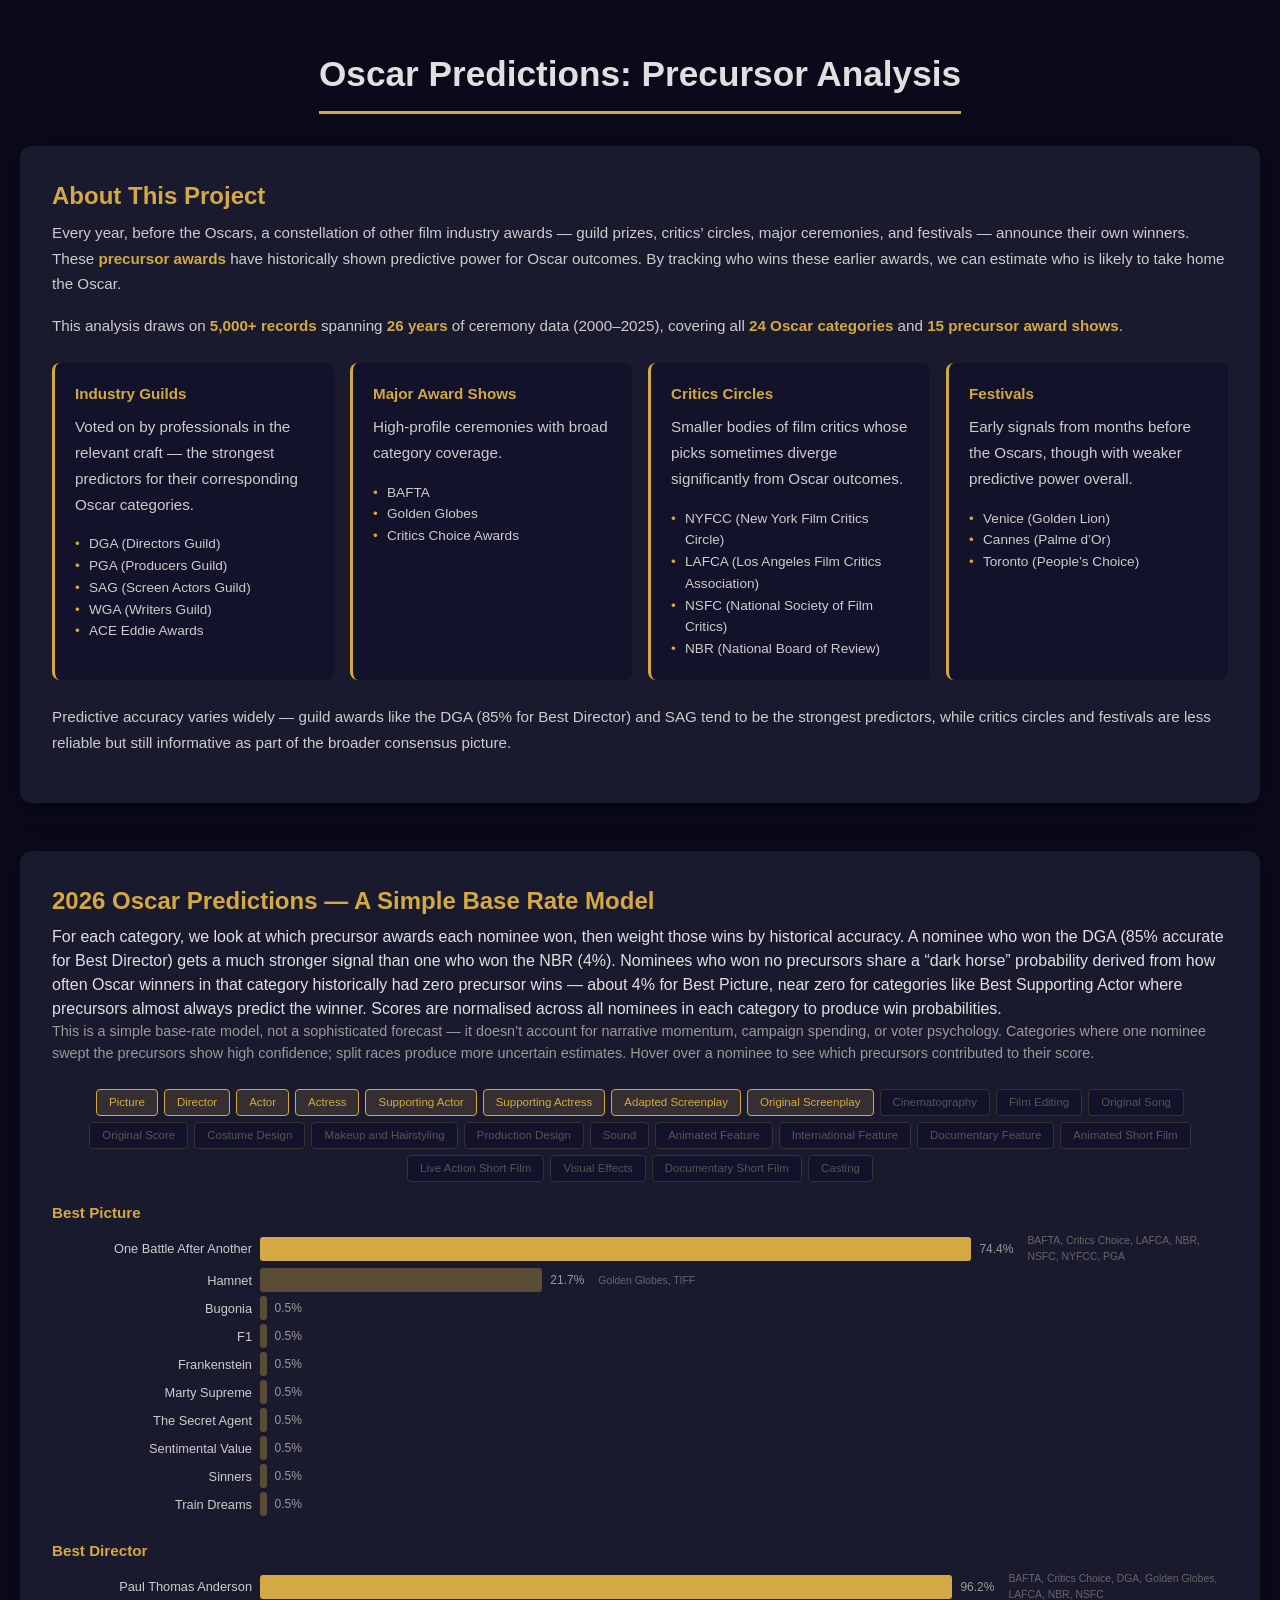
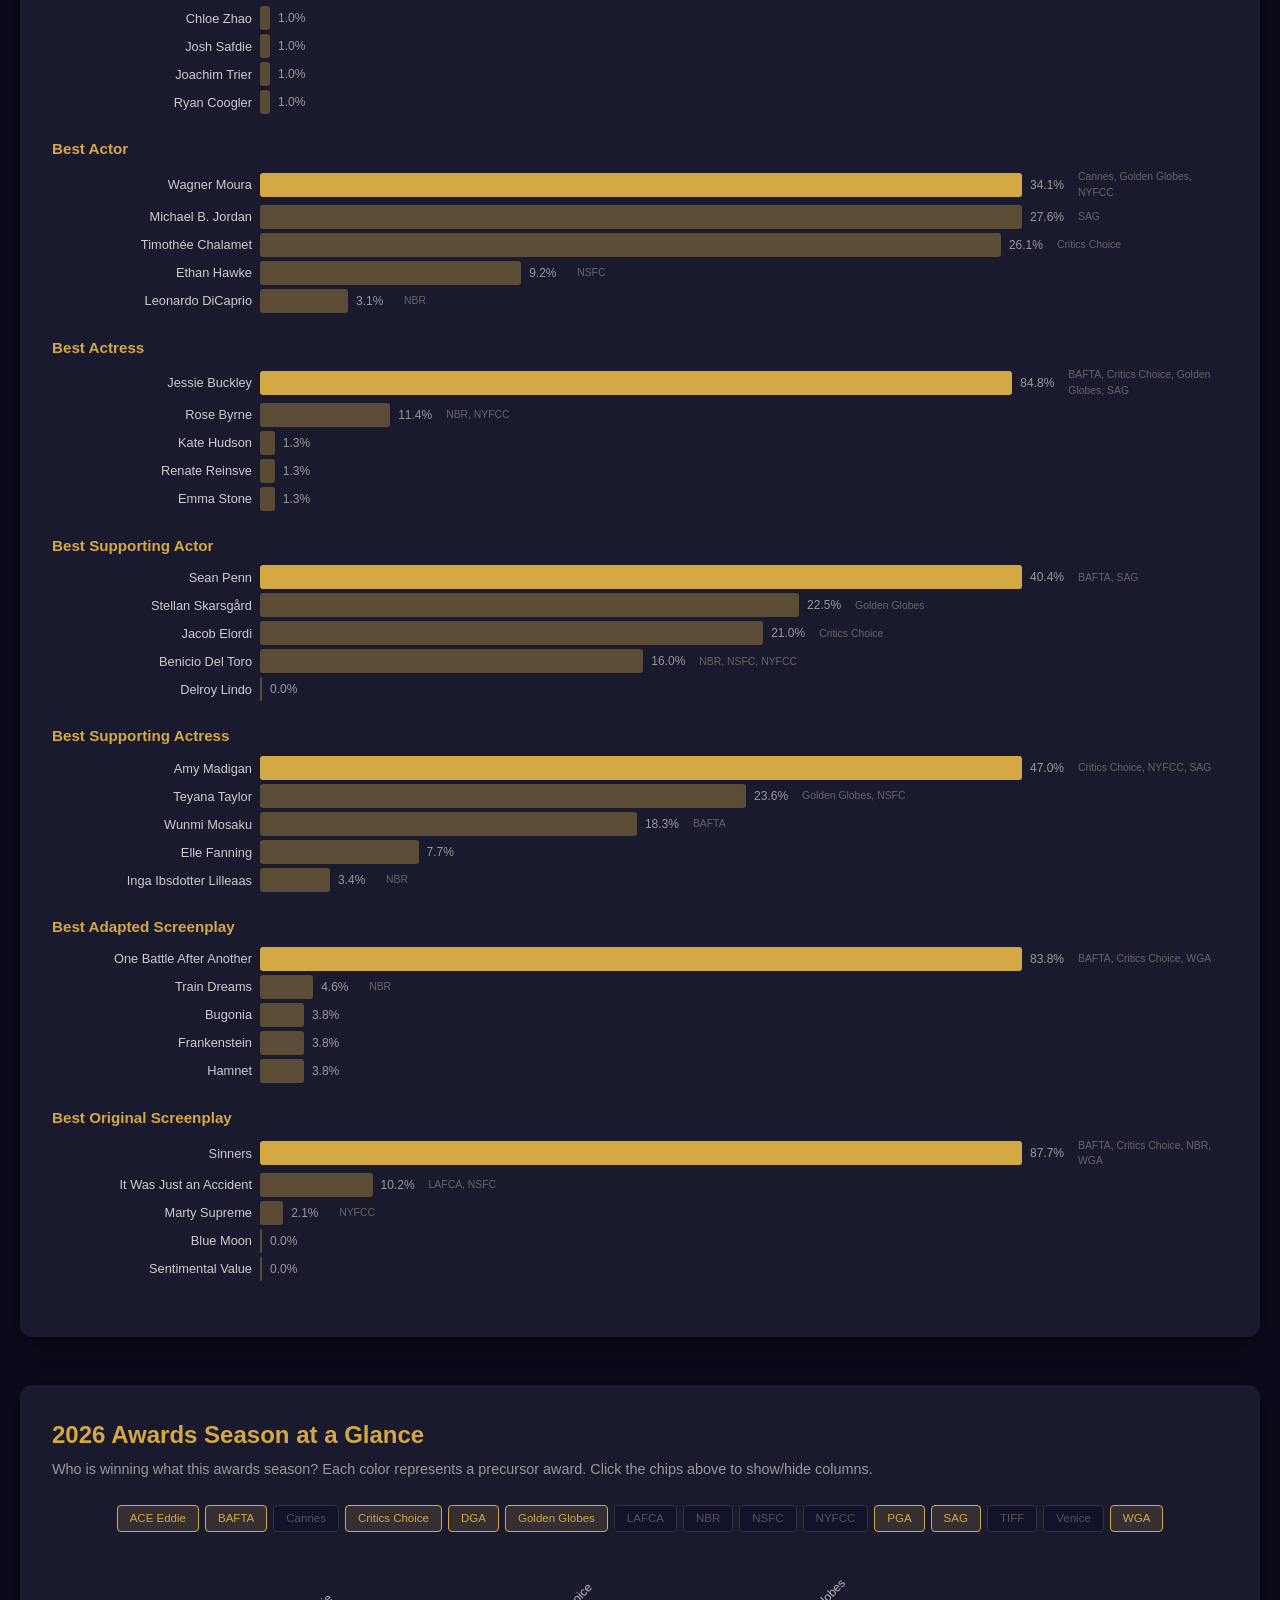
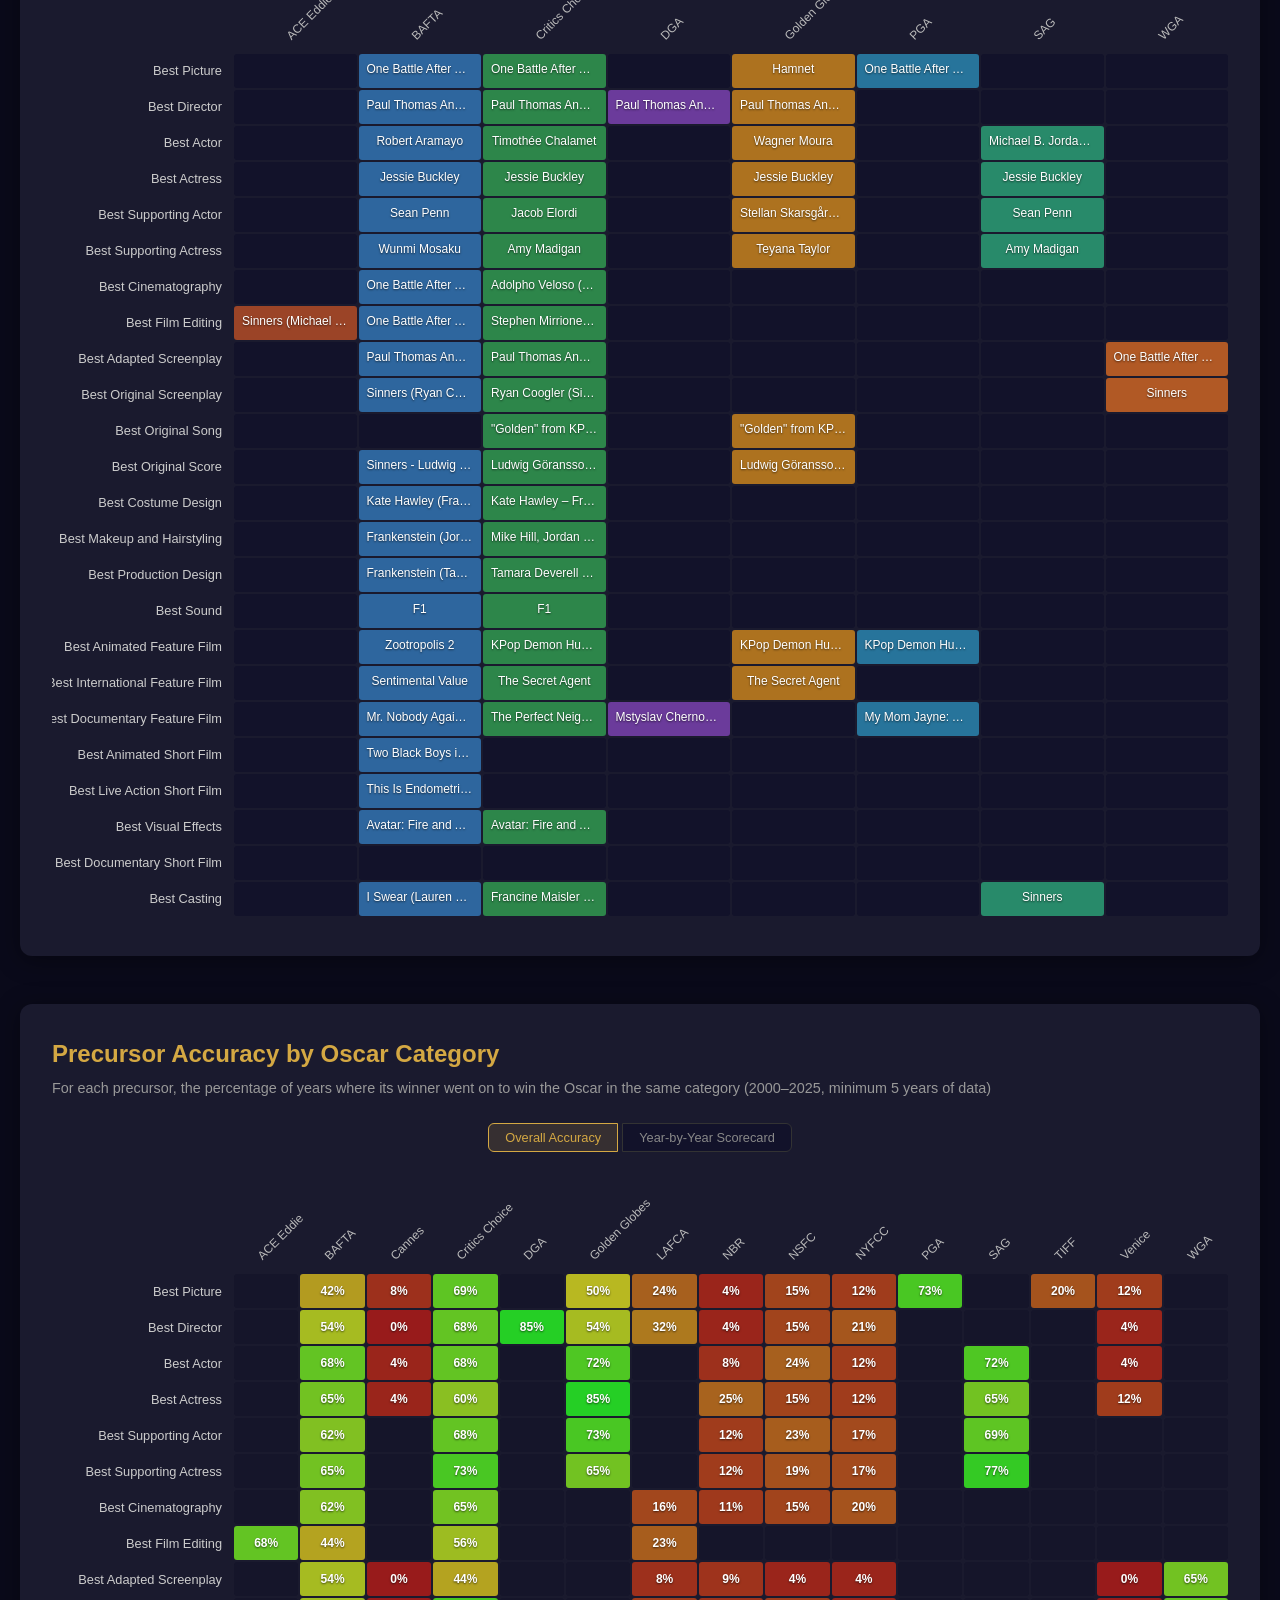
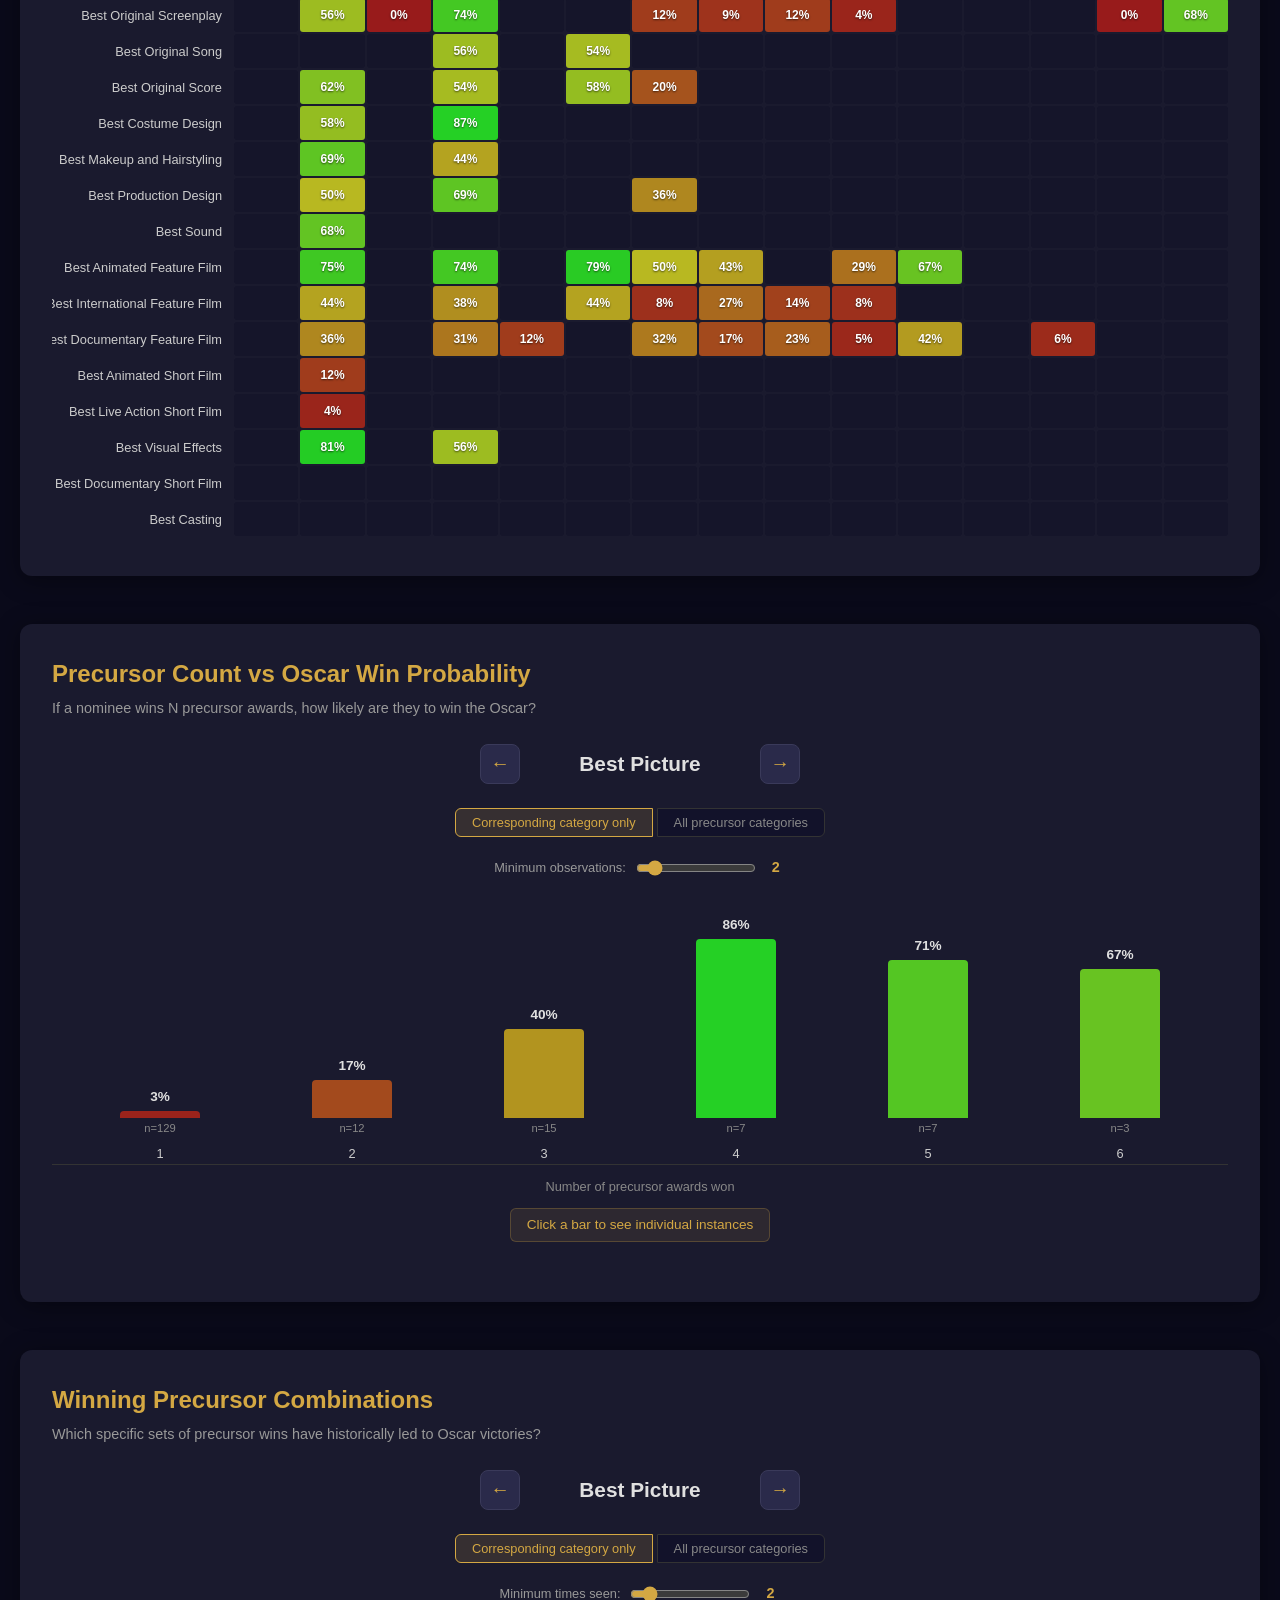
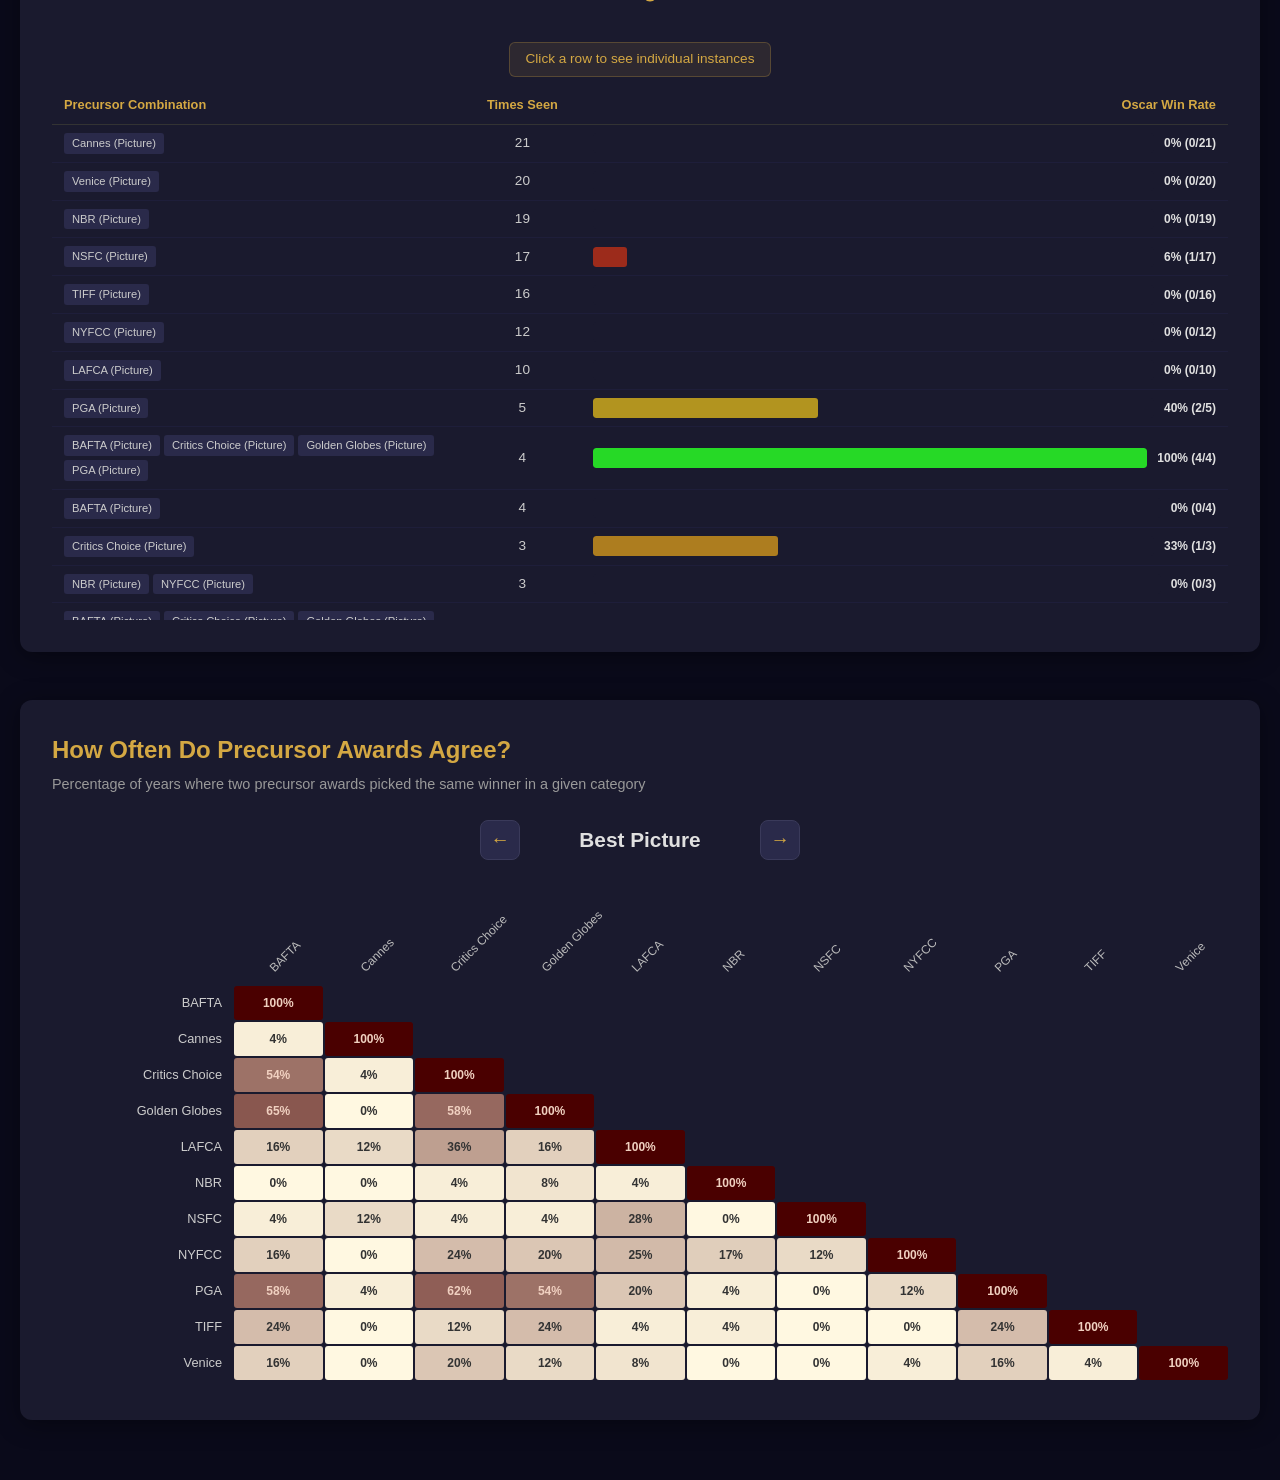
==== docs/index.html @ 0c1665a8 "update site" ====
<!DOCTYPE html>
<html lang="en">
<head>
  <meta charset="UTF-8">
  <meta name="viewport" content="width=device-width, initial-scale=1.0">
  <title>Oscar Predictions: Precursor Analysis</title>
  <link rel="stylesheet" href="style.css">
</head>
<body>
  <header>
    <h1>Oscar Predictions: Precursor Analysis</h1>
  </header>

  <main>
    <!-- Introduction + 2026 Predictions -->
    <section class="card" id="intro-section">
      <h2>About This Project</h2>
      <p>Every year, before the Oscars, a constellation of other film industry awards &mdash; guild prizes, critics&rsquo; circles, major ceremonies, and festivals &mdash; announce their own winners. These <strong>precursor awards</strong> have historically shown predictive power for Oscar outcomes. By tracking who wins these earlier awards, we can estimate who is likely to take home the Oscar.</p>

      <p>This analysis draws on <strong>5,000+ records</strong> spanning <strong>26 years</strong> of ceremony data (2000&ndash;2025), covering all <strong>24 Oscar categories</strong> and <strong>15 precursor award shows</strong>.</p>

      <div class="intro-grid">
        <div class="intro-group">
          <h3>Industry Guilds</h3>
          <p>Voted on by professionals in the relevant craft &mdash; the strongest predictors for their corresponding Oscar categories.</p>
          <ul>
            <li>DGA (Directors Guild)</li>
            <li>PGA (Producers Guild)</li>
            <li>SAG (Screen Actors Guild)</li>
            <li>WGA (Writers Guild)</li>
            <li>ACE Eddie Awards</li>
          </ul>
        </div>
        <div class="intro-group">
          <h3>Major Award Shows</h3>
          <p>High-profile ceremonies with broad category coverage.</p>
          <ul>
            <li>BAFTA</li>
            <li>Golden Globes</li>
            <li>Critics Choice Awards</li>
          </ul>
        </div>
        <div class="intro-group">
          <h3>Critics Circles</h3>
          <p>Smaller bodies of film critics whose picks sometimes diverge significantly from Oscar outcomes.</p>
          <ul>
            <li>NYFCC (New York Film Critics Circle)</li>
            <li>LAFCA (Los Angeles Film Critics Association)</li>
            <li>NSFC (National Society of Film Critics)</li>
            <li>NBR (National Board of Review)</li>
          </ul>
        </div>
        <div class="intro-group">
          <h3>Festivals</h3>
          <p>Early signals from months before the Oscars, though with weaker predictive power overall.</p>
          <ul>
            <li>Venice (Golden Lion)</li>
            <li>Cannes (Palme d&rsquo;Or)</li>
            <li>Toronto (People&rsquo;s Choice)</li>
          </ul>
        </div>
      </div>

      <p>Predictive accuracy varies widely &mdash; guild awards like the DGA (85% for Best Director) and SAG tend to be the strongest predictors, while critics circles and festivals are less reliable but still informative as part of the broader consensus picture.</p>
    </section>

    <!-- 2026 Oscar Predictions -->
    <section class="card" id="forecast-section">
      <h2>2026 Oscar Predictions &mdash; A Simple Base Rate Model</h2>
      <p>For each category, we look at which precursor awards each nominee won, then weight those wins by historical accuracy. A nominee who won the DGA (85% accurate for Best Director) gets a much stronger signal than one who won the NBR (4%). Nominees who won no precursors share a &ldquo;dark horse&rdquo; probability derived from how often Oscar winners in that category historically had zero precursor wins &mdash; about 4% for Best Picture, near zero for categories like Best Supporting Actor where precursors almost always predict the winner. Scores are normalised across all nominees in each category to produce win probabilities.</p>
      <p class="subtitle">This is a simple base-rate model, not a sophisticated forecast &mdash; it doesn&rsquo;t account for narrative momentum, campaign spending, or voter psychology. Categories where one nominee swept the precursors show high confidence; split races produce more uncertain estimates. Hover over a nominee to see which precursors contributed to their score.</p>
      <div id="forecast-cat-selector" class="award-selector"></div>
      <div id="forecast-grid"></div>
    </section>

    <!-- 2026 Precursor Winners -->
    <section class="card" id="predictions-section">
      <h2>2026 Awards Season at a Glance</h2>
      <p class="subtitle">Who is winning what this awards season? Each color represents a precursor award. Click the chips above to show/hide columns.</p>
      <div id="pred-award-selector" class="award-selector"></div>
      <div class="heatmap-container">
        <div id="predictions-grid" class="heatmap-grid"></div>
      </div>
    </section>

    <!-- Section 1: Accuracy Heatmap + Yearly Scorecard (combined) -->
    <section class="card" id="accuracy-section">
      <h2 id="heatmap-title">Precursor Accuracy by Oscar Category</h2>
      <p class="subtitle" id="heatmap-subtitle">For each precursor, the percentage of years where its winner went on to win the Oscar in the same category (2000&ndash;2025, minimum 5 years of data)</p>
      <div class="toggle-row">
        <button id="heatmap-mode-accuracy" class="toggle-btn active">Overall Accuracy</button>
        <button id="heatmap-mode-yearly" class="toggle-btn">Year-by-Year Scorecard</button>
      </div>
      <div id="yearly-nav" class="nav-controls" style="display:none">
        <button id="year-prev" class="nav-btn" aria-label="Previous year">&larr;</button>
        <span id="year-display" class="nav-label"></span>
        <button id="year-next" class="nav-btn" aria-label="Next year">&rarr;</button>
      </div>
      <div class="heatmap-container">
        <div id="accuracy-heatmap" class="heatmap-grid"></div>
        <div id="yearly-grid" class="heatmap-grid" style="display:none"></div>
      </div>
    </section>

    <!-- Section 4: Precursor Count vs Oscar Win Probability -->
    <section class="card" id="count-section">
      <h2>Precursor Count vs Oscar Win Probability</h2>
      <p class="subtitle">If a nominee wins N precursor awards, how likely are they to win the Oscar?</p>
      <div class="nav-controls">
        <button id="count-cat-prev" class="nav-btn" aria-label="Previous category">&larr;</button>
        <span id="count-cat-display" class="nav-label"></span>
        <button id="count-cat-next" class="nav-btn" aria-label="Next category">&rarr;</button>
      </div>
      <div class="toggle-row">
        <button id="count-mode-category" class="toggle-btn active">Corresponding category only</button>
        <button id="count-mode-all" class="toggle-btn">All precursor categories</button>
      </div>
      <div class="threshold-row">
        <label for="count-threshold">Minimum observations:</label>
        <input type="range" id="count-threshold" min="1" max="10" value="2" step="1">
        <span id="count-threshold-display">2</span>
      </div>
      <div id="count-chart" class="chart-container"></div>
    </section>

    <!-- Section 5: Winning Precursor Combinations -->
    <section class="card" id="combos-section">
      <h2>Winning Precursor Combinations</h2>
      <p class="subtitle">Which specific sets of precursor wins have historically led to Oscar victories?</p>
      <div class="nav-controls">
        <button id="combos-cat-prev" class="nav-btn" aria-label="Previous category">&larr;</button>
        <span id="combos-cat-display" class="nav-label"></span>
        <button id="combos-cat-next" class="nav-btn" aria-label="Next category">&rarr;</button>
      </div>
      <div class="toggle-row">
        <button id="combos-mode-category" class="toggle-btn active">Corresponding category only</button>
        <button id="combos-mode-all" class="toggle-btn">All precursor categories</button>
      </div>
      <div class="threshold-row">
        <label for="combos-threshold">Minimum times seen:</label>
        <input type="range" id="combos-threshold" min="1" max="10" value="2" step="1">
        <span id="combos-threshold-display">2</span>
      </div>
      <div id="combos-table" class="combos-container"></div>
    </section>

    <!-- Agreement Matrix -->
    <section class="card" id="agreement-section">
      <h2>How Often Do Precursor Awards Agree?</h2>
      <p class="subtitle">Percentage of years where two precursor awards picked the same winner in a given category</p>
      <div class="nav-controls">
        <button id="cat-prev" class="nav-btn" aria-label="Previous category">&larr;</button>
        <span id="cat-display" class="nav-label"></span>
        <button id="cat-next" class="nav-btn" aria-label="Next category">&rarr;</button>
      </div>
      <div class="heatmap-container">
        <div id="agreement-matrix" class="heatmap-grid"></div>
      </div>
    </section>
  </main>

  <div id="tooltip" class="tooltip"></div>

  <script src="app.js"></script>
</body>
</html>
---- docs/style.css ----
/* === Reset & Base === */
*, *::before, *::after {
  box-sizing: border-box;
  margin: 0;
  padding: 0;
}

body {
  background: #0a0a1a;
  color: #e0e0e0;
  font-family: -apple-system, BlinkMacSystemFont, "Segoe UI", Roboto, Helvetica, Arial, sans-serif;
  line-height: 1.5;
  min-height: 100vh;
  padding: 0 20px 60px;
}

/* === Header === */
header {
  text-align: center;
  padding: 48px 0 32px;
}

header h1 {
  font-size: 2.2rem;
  font-weight: 700;
  color: #e0e0e0;
  display: inline-block;
  padding-bottom: 10px;
  border-bottom: 3px solid #d4a843;
}

/* === Main layout === */
main {
  max-width: 1400px;
  margin: 0 auto;
  display: flex;
  flex-direction: column;
  gap: 48px;
}

/* === Card / Section === */
.card {
  background: #1a1a2e;
  border-radius: 12px;
  padding: 32px;
  box-shadow: 0 4px 24px rgba(0, 0, 0, 0.4);
}

.card h2 {
  color: #d4a843;
  font-size: 1.5rem;
  font-weight: 600;
  margin-bottom: 6px;
}

.card .subtitle {
  color: #999;
  font-size: 0.9rem;
  margin-bottom: 24px;
}

/* === Intro Section === */
#intro-section p {
  color: #ccc;
  font-size: 0.95rem;
  line-height: 1.7;
  margin-bottom: 16px;
}

#intro-section p strong {
  color: #d4a843;
}

.intro-grid {
  display: grid;
  grid-template-columns: repeat(auto-fit, minmax(260px, 1fr));
  gap: 16px;
  margin: 24px 0;
}

.intro-group {
  background: #12122a;
  border-radius: 8px;
  padding: 20px;
  border-left: 3px solid #d4a843;
}

.intro-group h3 {
  color: #d4a843;
  font-size: 0.95rem;
  font-weight: 600;
  margin-bottom: 8px;
}

.intro-group p {
  color: #aaa;
  font-size: 0.85rem;
  line-height: 1.6;
  margin-bottom: 8px;
}

.intro-group ul {
  list-style: none;
  padding: 0;
  margin: 0;
}

.intro-group ul li {
  color: #ccc;
  font-size: 0.85rem;
  line-height: 1.6;
  padding-left: 14px;
  position: relative;
}

.intro-group ul li::before {
  content: "\2022";
  color: #d4a843;
  position: absolute;
  left: 0;
}

/* === Navigation Controls === */
.nav-controls {
  display: flex;
  align-items: center;
  justify-content: center;
  gap: 20px;
  margin-bottom: 24px;
}

.nav-btn {
  background: #2a2a4a;
  border: 1px solid #3a3a5a;
  color: #d4a843;
  font-size: 1.2rem;
  width: 40px;
  height: 40px;
  border-radius: 8px;
  cursor: pointer;
  display: flex;
  align-items: center;
  justify-content: center;
  transition: background 0.2s, border-color 0.2s;
}

.nav-btn:hover {
  background: #3a3a5a;
  border-color: #d4a843;
}

.nav-label {
  font-size: 1.3rem;
  font-weight: 600;
  color: #e0e0e0;
  min-width: 200px;
  text-align: center;
}

/* === Heatmap Container === */
.heatmap-container {
  overflow-x: auto;
  padding-bottom: 8px;
}

/* === Heatmap Grid === */
.heatmap-grid {
  display: grid;
  gap: 2px;
  font-size: 0.75rem;
  transition: opacity 0.25s ease;
}

.heatmap-grid.fading {
  opacity: 0;
}

/* Row label (leftmost column) */
.heatmap-grid .row-label {
  display: flex;
  align-items: center;
  justify-content: flex-end;
  padding-right: 10px;
  font-size: 0.8rem;
  color: #ccc;
  white-space: nowrap;
  min-height: 34px;
}

/* Column header */
.heatmap-grid .col-header {
  position: relative;
  height: 100px;
}

.heatmap-grid .col-header span {
  position: absolute;
  bottom: 8px;
  left: 50%;
  transform: rotate(-45deg);
  transform-origin: bottom left;
  white-space: nowrap;
  font-size: 0.75rem;
  color: #bbb;
}

/* Corner cell (top-left) */
.heatmap-grid .corner {
  /* empty spacer */
}

/* Data cell */
.heatmap-grid .cell {
  display: flex;
  align-items: center;
  justify-content: center;
  min-width: 46px;
  min-height: 34px;
  border-radius: 3px;
  font-size: 0.75rem;
  font-weight: 600;
  color: #fff;
  text-shadow: 0 1px 2px rgba(0, 0, 0, 0.6);
  cursor: default;
  transition: transform 0.15s ease, box-shadow 0.15s ease;
}

.heatmap-grid .cell:hover {
  transform: scale(1.15);
  box-shadow: 0 0 8px rgba(255, 255, 255, 0.2);
  z-index: 10;
  position: relative;
}

.heatmap-grid .cell.empty {
  background: #15152a;
  color: transparent;
}

.heatmap-grid .cell.empty:hover {
  transform: none;
  box-shadow: none;
}

/* === Yearly Grid Specific === */
.heatmap-grid .oscar-cell {
  display: flex;
  align-items: center;
  justify-content: center;
  padding: 4px 8px;
  min-width: 140px;
  min-height: 34px;
  background: #252545;
  border-radius: 3px;
  font-size: 0.7rem;
  color: #d4a843;
  text-align: center;
  line-height: 1.2;
  font-weight: 500;
}

.heatmap-grid .cell.match {
  background: #4CAF50;
}

.heatmap-grid .cell.miss {
  background: #f44336;
}

.heatmap-grid .cell.no-data {
  background: #1e1e35;
  color: transparent;
}

/* Summary row */
.heatmap-grid .summary-label {
  display: flex;
  align-items: center;
  justify-content: flex-end;
  padding-right: 10px;
  font-size: 0.8rem;
  color: #d4a843;
  font-weight: 600;
  white-space: nowrap;
  min-height: 34px;
}

.heatmap-grid .summary-cell {
  display: flex;
  align-items: center;
  justify-content: center;
  min-width: 46px;
  min-height: 34px;
  border-radius: 3px;
  font-size: 0.8rem;
  font-weight: 700;
  color: #d4a843;
  background: #252545;
}

.heatmap-grid .summary-oscar {
  min-width: 140px;
  min-height: 34px;
}

/* === Tooltip === */
.tooltip {
  position: fixed;
  background: #2a2a4a;
  color: #e0e0e0;
  border: 1px solid #d4a843;
  border-radius: 6px;
  padding: 8px 12px;
  font-size: 0.8rem;
  line-height: 1.4;
  pointer-events: none;
  opacity: 0;
  transition: opacity 0.15s ease;
  z-index: 1000;
  max-width: 320px;
  box-shadow: 0 4px 12px rgba(0, 0, 0, 0.5);
}

.tooltip.visible {
  opacity: 1;
}

/* === Agreement Matrix === */
.heatmap-grid .cell.upper-tri {
  background: transparent;
  color: transparent;
  cursor: default;
}

.heatmap-grid .cell.upper-tri:hover {
  transform: none;
  box-shadow: none;
}

/* === Scrollbar === */
.heatmap-container::-webkit-scrollbar {
  height: 8px;
}

.heatmap-container::-webkit-scrollbar-track {
  background: #15152a;
  border-radius: 4px;
}

.heatmap-container::-webkit-scrollbar-thumb {
  background: #3a3a5a;
  border-radius: 4px;
}

.heatmap-container::-webkit-scrollbar-thumb:hover {
  background: #4a4a6a;
}

/* === Predictions Table === */
.predictions-container {
  transition: opacity 0.25s ease;
}

.predictions-container.fading {
  opacity: 0;
}

.predictions-table {
  width: 100%;
  border-collapse: collapse;
}

.predictions-table th {
  text-align: left;
  color: #d4a843;
  font-size: 0.8rem;
  font-weight: 600;
  padding: 10px 12px;
  border-bottom: 1px solid #333;
}

.predictions-table td {
  padding: 8px 12px;
  font-size: 0.85rem;
  color: #ccc;
  border-bottom: 1px solid #1e1e3a;
}

.predictions-table td:first-child {
  color: #d4a843;
  font-weight: 600;
  white-space: nowrap;
  width: 140px;
}

.predictions-table tr:hover td {
  background: #1e1e3a;
}

.predictions-no-data {
  text-align: center;
  padding: 40px;
  color: #666;
}

/* === Award Selector === */
.award-selector {
  display: flex;
  flex-wrap: wrap;
  justify-content: center;
  gap: 6px;
  margin-bottom: 20px;
}

.award-selector .award-chip {
  background: rgba(212, 168, 67, 0.15);
  color: #d4a843;
  border: 1px solid #d4a843;
  padding: 4px 12px;
  font-size: 0.72rem;
  border-radius: 4px;
  cursor: pointer;
  transition: all 0.2s ease;
  user-select: none;
}

.award-selector .award-chip.inactive {
  background: #12122a;
  color: #555;
  border-color: #333;
}

.award-selector .award-chip:hover {
  background: rgba(212, 168, 67, 0.25);
  color: #d4a843;
  border-color: #d4a843;
}

/* Prediction grid cells */
.heatmap-grid .pred-cell {
  line-height: 30px;
  font-size: 0.75rem;
  border-radius: 3px;
  overflow: hidden;
  text-overflow: ellipsis;
  white-space: nowrap;
  padding: 0 8px;
  text-align: center;
  cursor: default;
  text-shadow: 0 1px 2px rgba(0,0,0,0.6);
  color: #fff;
}

.heatmap-grid .pred-cell.no-data {
  background: #12122a;
  color: transparent;
}

/* === Forecast Section === */
.forecast-category {
  margin-bottom: 24px;
}

.forecast-category h3 {
  font-size: 0.95rem;
  color: #d4a843;
  margin: 0 0 8px 0;
  font-weight: 600;
}

.forecast-nominee {
  display: flex;
  align-items: center;
  margin-bottom: 4px;
  gap: 8px;
}

.forecast-name {
  width: 200px;
  min-width: 200px;
  font-size: 0.8rem;
  text-align: right;
  color: #ccc;
  overflow: hidden;
  text-overflow: ellipsis;
  white-space: nowrap;
}

.forecast-bar-wrap {
  flex: 1;
  display: flex;
  align-items: center;
  gap: 8px;
}

.forecast-bar {
  height: 24px;
  border-radius: 3px;
  background: #d4a843;
  min-width: 2px;
  transition: width 0.3s ease;
}

.forecast-bar.frontrunner {
  background: #d4a843;
}

.forecast-bar.other {
  background: rgba(212, 168, 67, 0.35);
}

.forecast-pct {
  font-size: 0.75rem;
  color: #999;
  min-width: 40px;
}

.forecast-precursors {
  font-size: 0.65rem;
  color: #666;
  min-width: 150px;
}

/* === Toggle Row === */
.toggle-row {
  display: flex;
  justify-content: center;
  gap: 4px;
  margin-bottom: 20px;
}

.toggle-btn {
  background: #12122a;
  color: #888;
  border: 1px solid #333;
  padding: 6px 16px;
  font-size: 0.8rem;
  cursor: pointer;
  transition: all 0.2s ease;
}

.toggle-btn:first-child {
  border-radius: 6px 0 0 6px;
}

.toggle-btn:last-child {
  border-radius: 0 6px 6px 0;
}

.toggle-btn.active {
  background: rgba(212, 168, 67, 0.15);
  color: #d4a843;
  border-color: #d4a843;
}

.toggle-btn:hover:not(.active) {
  background: #1a1a3a;
  color: #bbb;
}

/* === Threshold Slider === */
.threshold-row {
  display: flex;
  align-items: center;
  justify-content: center;
  gap: 10px;
  margin-bottom: 16px;
}

.threshold-row label {
  color: #999;
  font-size: 0.8rem;
}

.threshold-row input[type="range"] {
  width: 120px;
  accent-color: #d4a843;
}

.threshold-row span {
  color: #d4a843;
  font-weight: 600;
  font-size: 0.9rem;
  min-width: 20px;
  text-align: center;
}

/* === Bar Chart (Precursor Count) === */
.chart-container {
  padding: 20px 0;
  min-height: 300px;
  transition: opacity 0.25s ease;
}

.chart-container.fading {
  opacity: 0;
}

.bar-chart {
  display: flex;
  align-items: flex-end;
  gap: 16px;
  height: 250px;
  padding: 0 20px;
  border-bottom: 1px solid #333;
  position: relative;
}

.bar-group {
  flex: 1;
  display: flex;
  flex-direction: column;
  align-items: center;
  height: 100%;
  justify-content: flex-end;
}

.bar-wrapper {
  width: 100%;
  max-width: 80px;
  display: flex;
  flex-direction: column;
  align-items: center;
  justify-content: flex-end;
  height: 100%;
}

.bar {
  width: 100%;
  border-radius: 4px 4px 0 0;
  position: relative;
  min-height: 2px;
  transition: height 0.3s ease;
}

.bar-label-top {
  font-size: 0.85rem;
  font-weight: 600;
  color: #e0e0e0;
  margin-bottom: 4px;
}

.bar-label-n {
  font-size: 0.7rem;
  color: #888;
  margin-top: 2px;
}

.bar-x-label {
  font-size: 0.8rem;
  color: #ccc;
  margin-top: 8px;
  text-align: center;
}

.chart-x-title {
  text-align: center;
  color: #888;
  font-size: 0.8rem;
  margin-top: 12px;
}

.click-hint {
  text-align: center;
  color: #d4a843;
  font-size: 0.85rem;
  margin-top: 12px;
  margin-bottom: 8px;
  padding: 6px 16px;
  background: rgba(212, 168, 67, 0.1);
  border: 1px solid rgba(212, 168, 67, 0.25);
  border-radius: 6px;
  display: table;
  margin-left: auto;
  margin-right: auto;
  cursor: default;
}

.bar-active {
  outline: 2px solid #d4a843;
  outline-offset: 2px;
}

.count-detail-panel {
  display: none;
  margin-top: 16px;
  background: #1e1e3a;
  border-radius: 8px;
  padding: 12px;
  max-height: 300px;
  overflow-y: auto;
}

.count-detail-panel.open {
  display: block;
}

.chart-no-data {
  display: flex;
  align-items: center;
  justify-content: center;
  height: 250px;
  color: #666;
}

/* === Combinations Table === */
.combos-container {
  padding: 10px 0;
  transition: opacity 0.25s ease;
  max-height: 600px;
  overflow-y: auto;
}

.combos-container.fading {
  opacity: 0;
}

.combos-table {
  width: 100%;
  border-collapse: collapse;
}

.combos-table th {
  text-align: left;
  color: #d4a843;
  font-size: 0.8rem;
  font-weight: 600;
  padding: 10px 12px;
  border-bottom: 1px solid #333;
}

.combos-table th:last-child,
.combos-table td:last-child {
  text-align: right;
}

.combos-table td {
  padding: 8px 12px;
  font-size: 0.85rem;
  color: #ccc;
  border-bottom: 1px solid #1e1e3a;
}

.combos-table tr:hover td {
  background: #1e1e3a;
}

.combo-tags {
  display: flex;
  flex-wrap: wrap;
  gap: 4px;
}

.combo-tag {
  background: #2a2a4a;
  color: #ccc;
  font-size: 0.7rem;
  padding: 2px 8px;
  border-radius: 3px;
  white-space: nowrap;
}

.combo-bar-bg {
  background: #1a1a2e;
  border-radius: 3px;
  height: 20px;
  width: 100%;
  min-width: 120px;
  position: relative;
  overflow: hidden;
}

.combo-bar-fill {
  height: 100%;
  border-radius: 3px;
  transition: width 0.3s ease;
}

.combo-bar-wrapper {
  display: flex;
  align-items: center;
  gap: 10px;
}

.combo-bar-text {
  flex-shrink: 0;
  font-size: 0.75rem;
  font-weight: 600;
  color: #e0e0e0;
  white-space: nowrap;
}

/* Expandable combo rows */
.combo-row:hover td {
  background: #1e1e3a;
}

.combo-row.expanded td {
  background: #1e1e3a;
  border-bottom-color: transparent;
}

.combo-detail-row {
  display: none;
}

.combo-detail-row.open {
  display: table-row;
}

.combo-detail-row td {
  padding: 0 12px 12px;
  background: #1e1e3a;
  border-bottom: 1px solid #333;
}

.combo-detail-table {
  width: 100%;
  border-collapse: collapse;
  margin-top: 4px;
}

.combo-detail-table tr:nth-child(odd) {
  background: rgba(255, 255, 255, 0.03);
}

.combo-detail-table td {
  padding: 6px 12px;
  font-size: 0.8rem;
  color: #bbb;
  border-bottom: 1px solid #1a1a2e;
  background: transparent;
}

.combo-detail-table td:first-child {
  color: #d4a843;
  font-weight: 600;
  width: 60px;
}

.combo-detail-table td:last-child {
  text-align: right;
  font-weight: 600;
}

.combos-no-data {
  text-align: center;
  padding: 40px;
  color: #666;
}

/* === Responsive === */
@media (max-width: 768px) {
  header h1 {
    font-size: 1.5rem;
  }

  .card {
    padding: 20px 12px;
  }

  .heatmap-grid .cell {
    min-width: 36px;
    min-height: 28px;
    font-size: 0.65rem;
  }

  .heatmap-grid .oscar-cell {
    min-width: 100px;
    font-size: 0.6rem;
  }

  .heatmap-grid .col-header {
    min-height: 60px;
  }
}
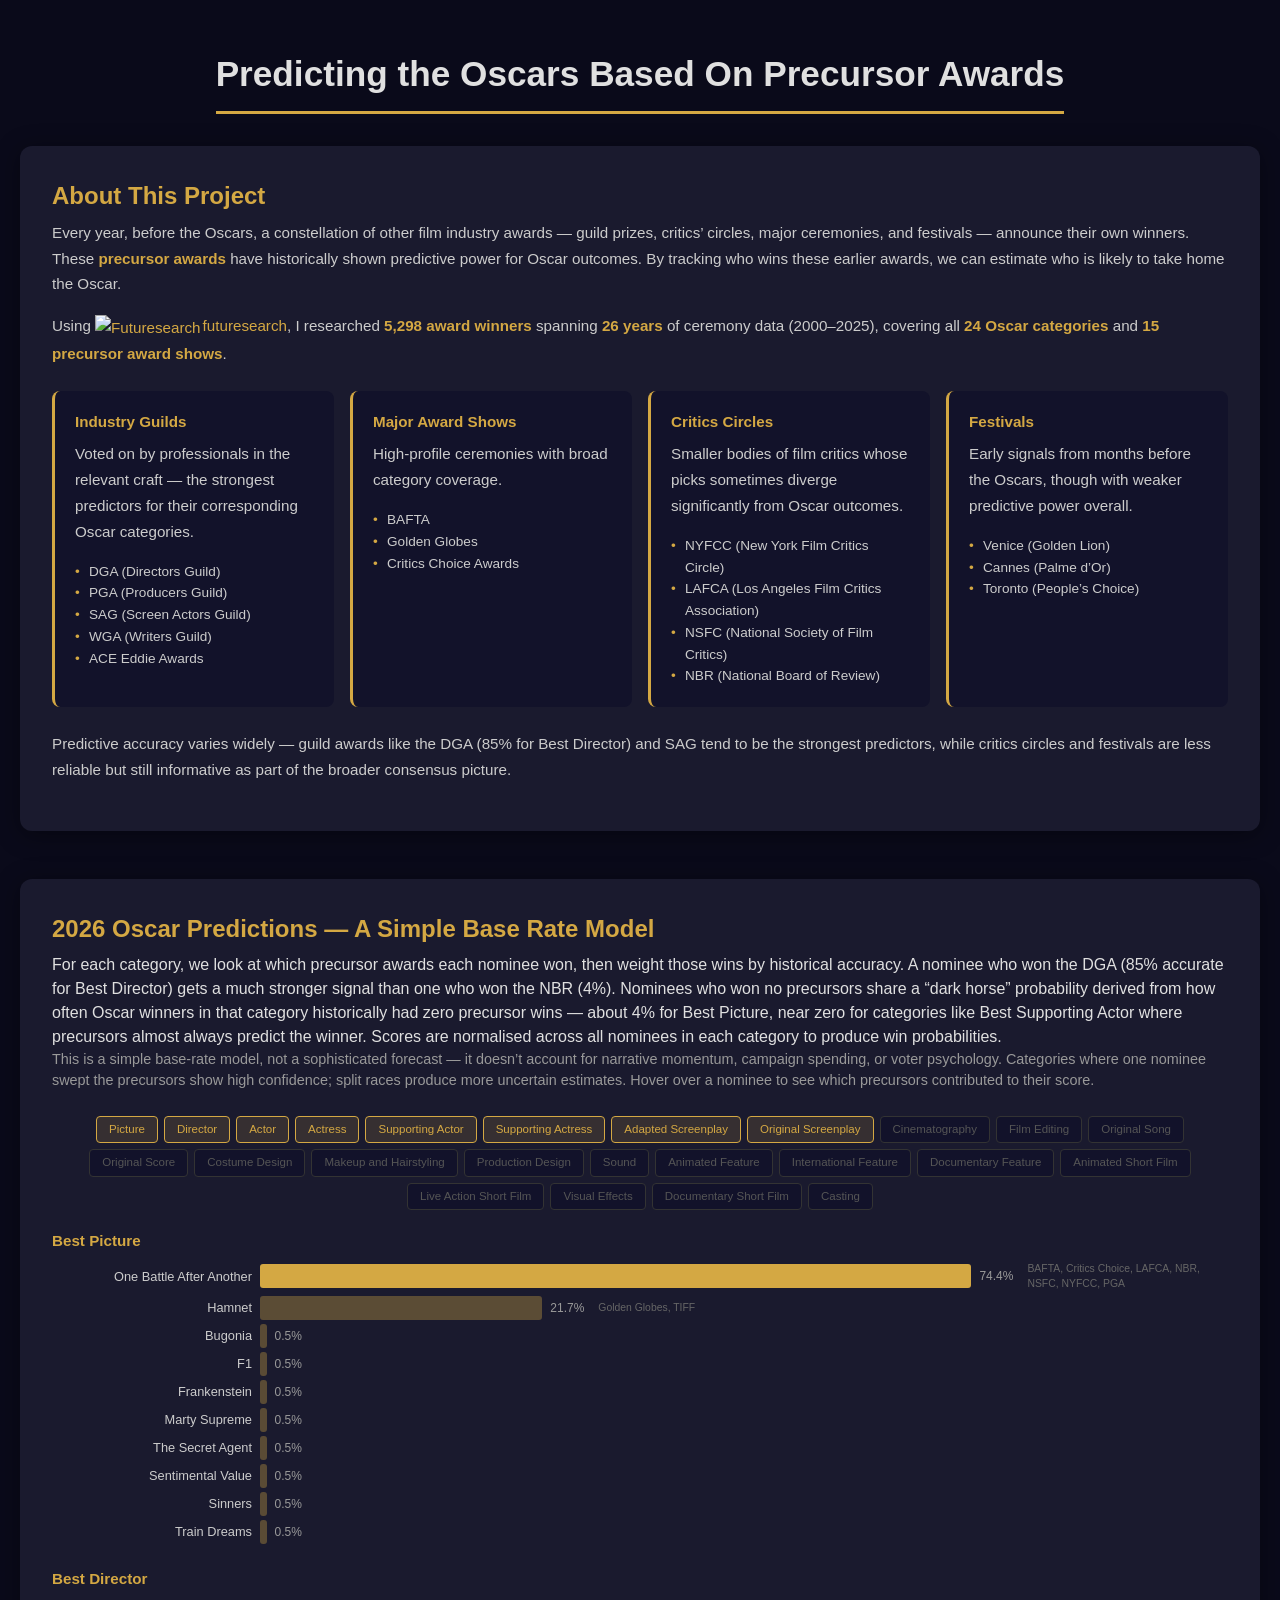
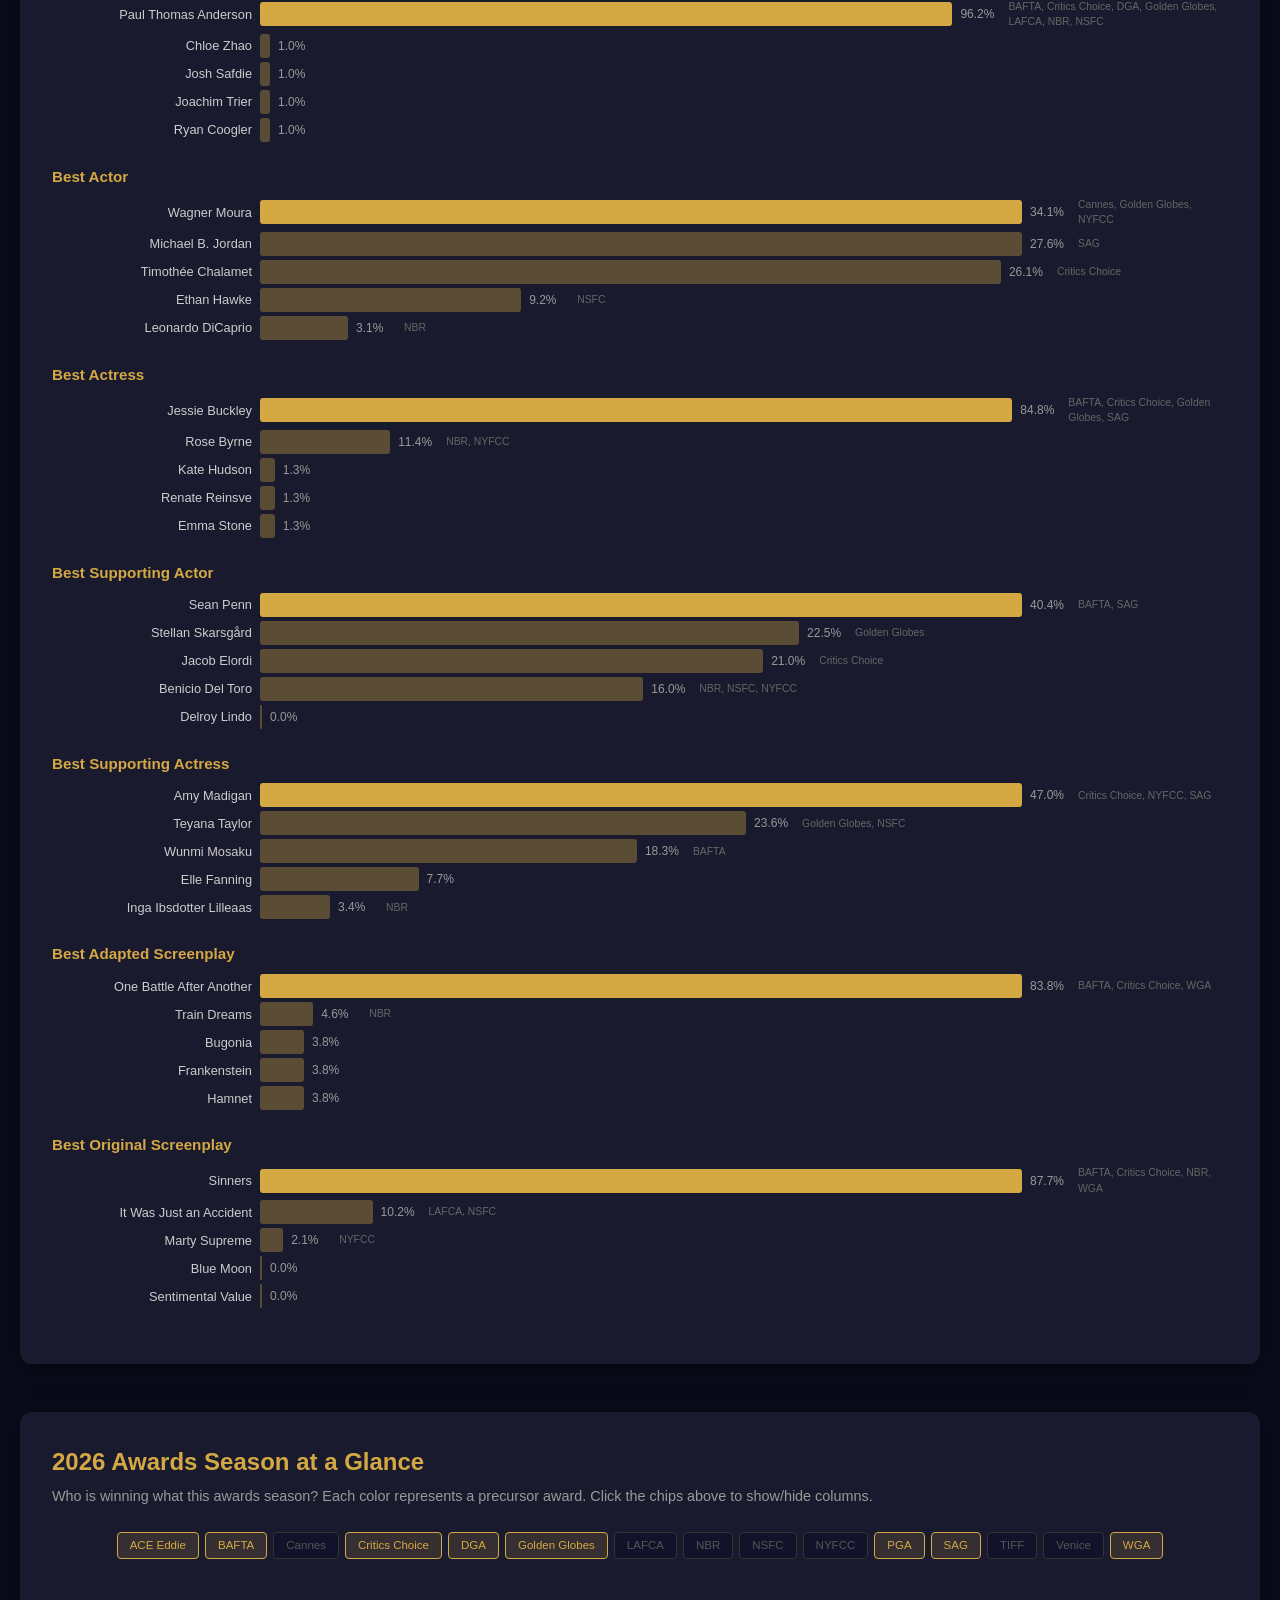
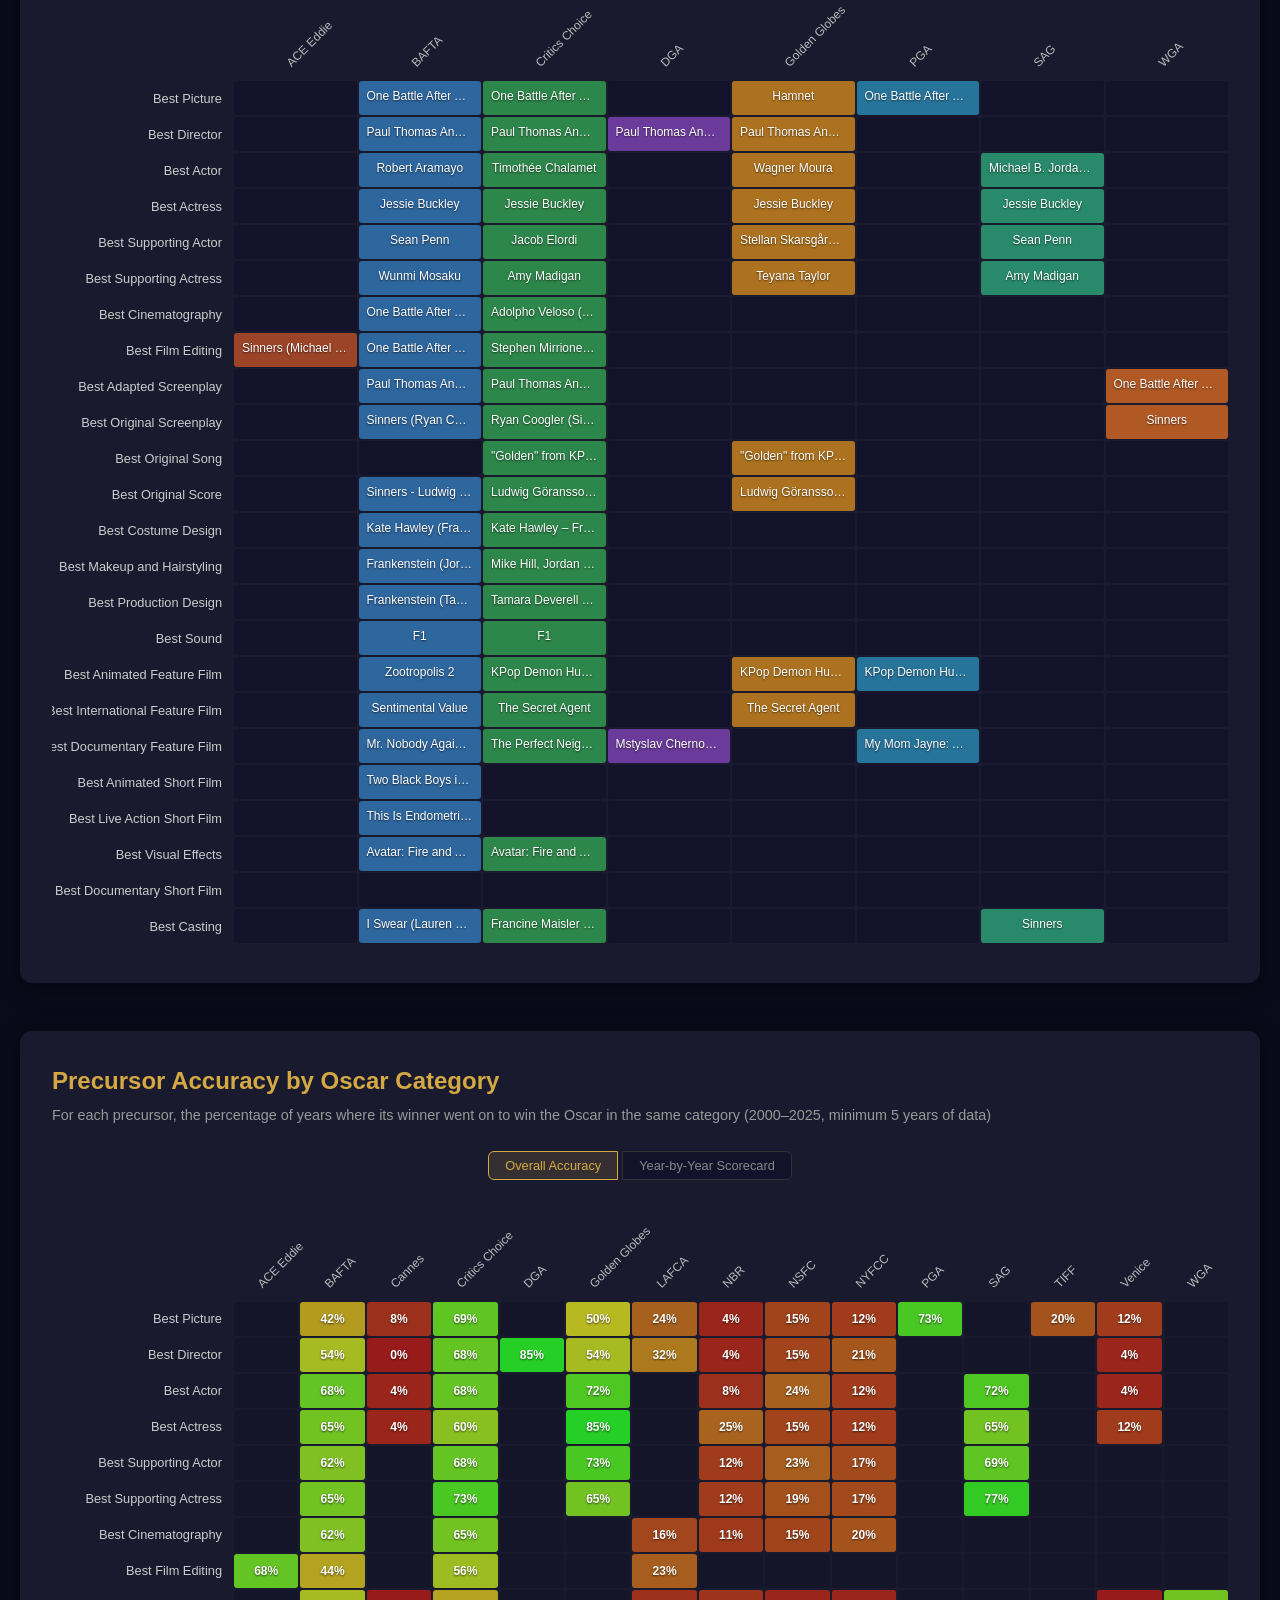
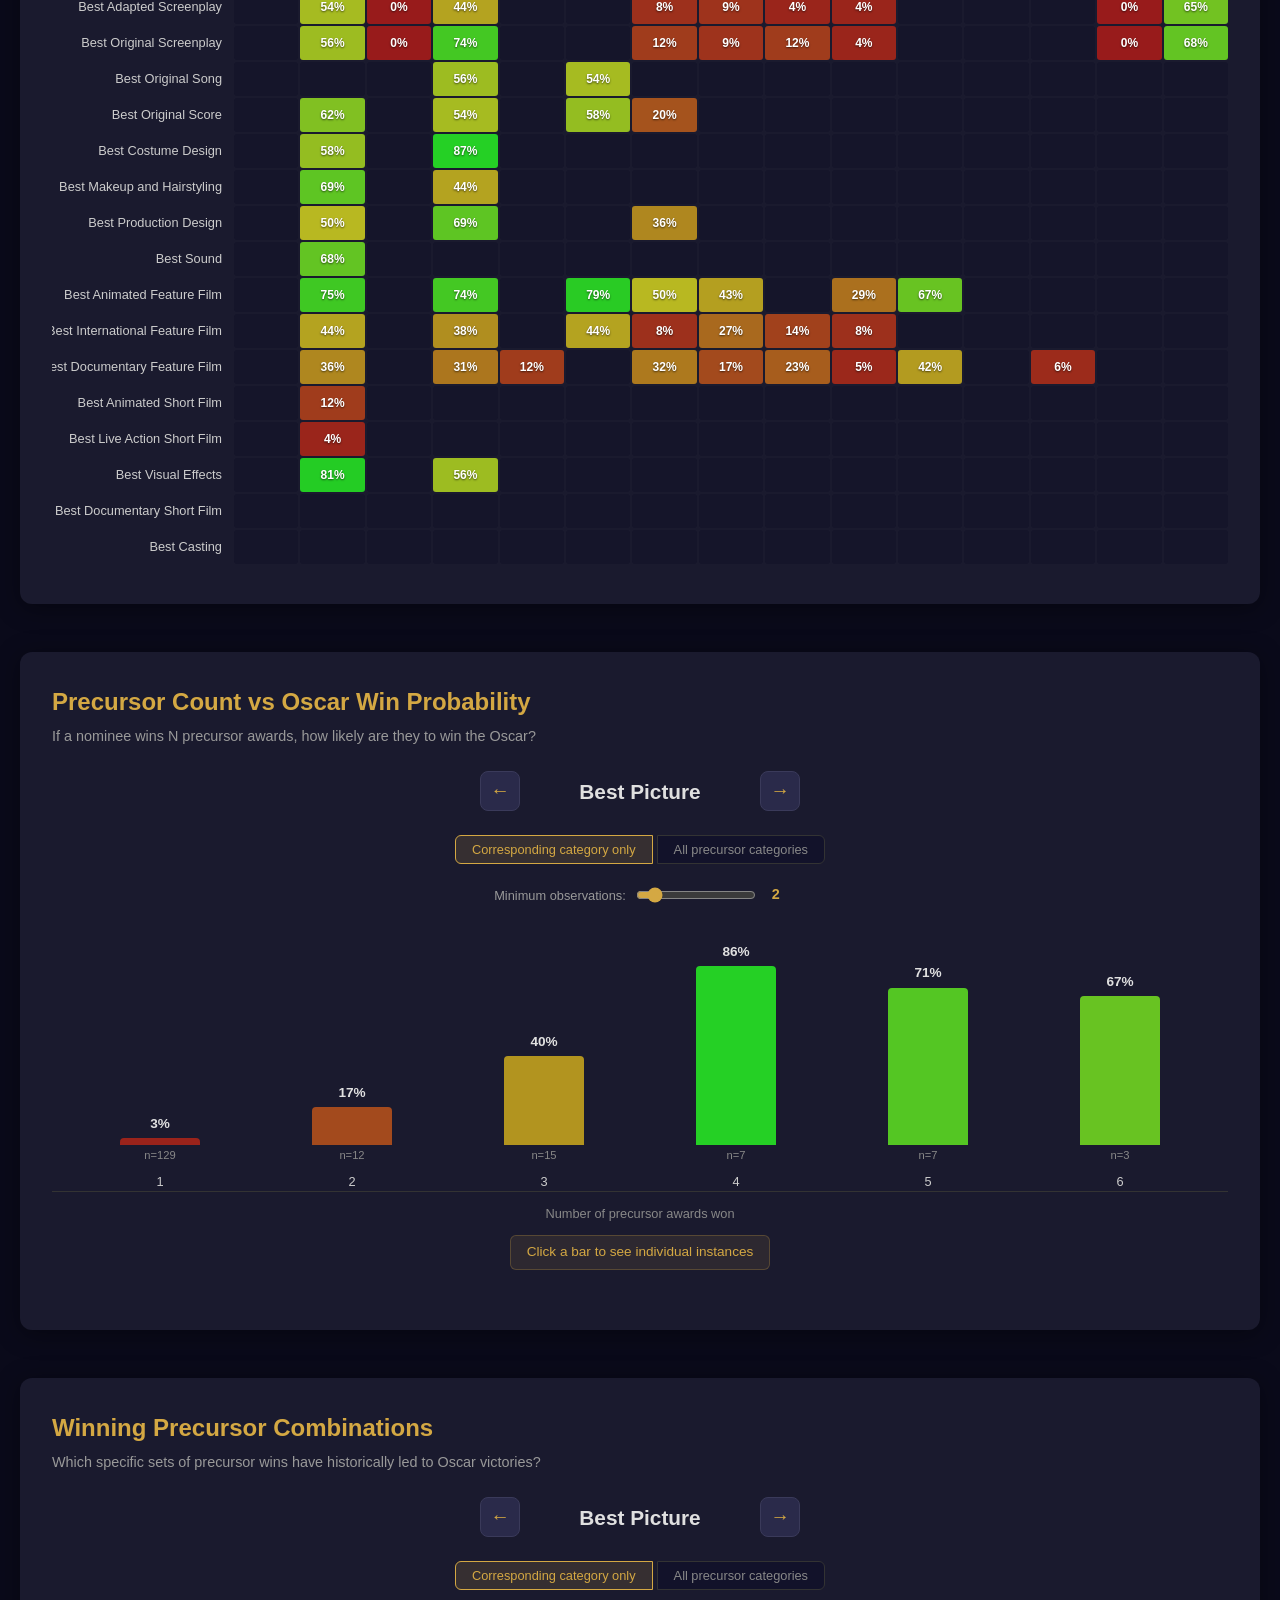
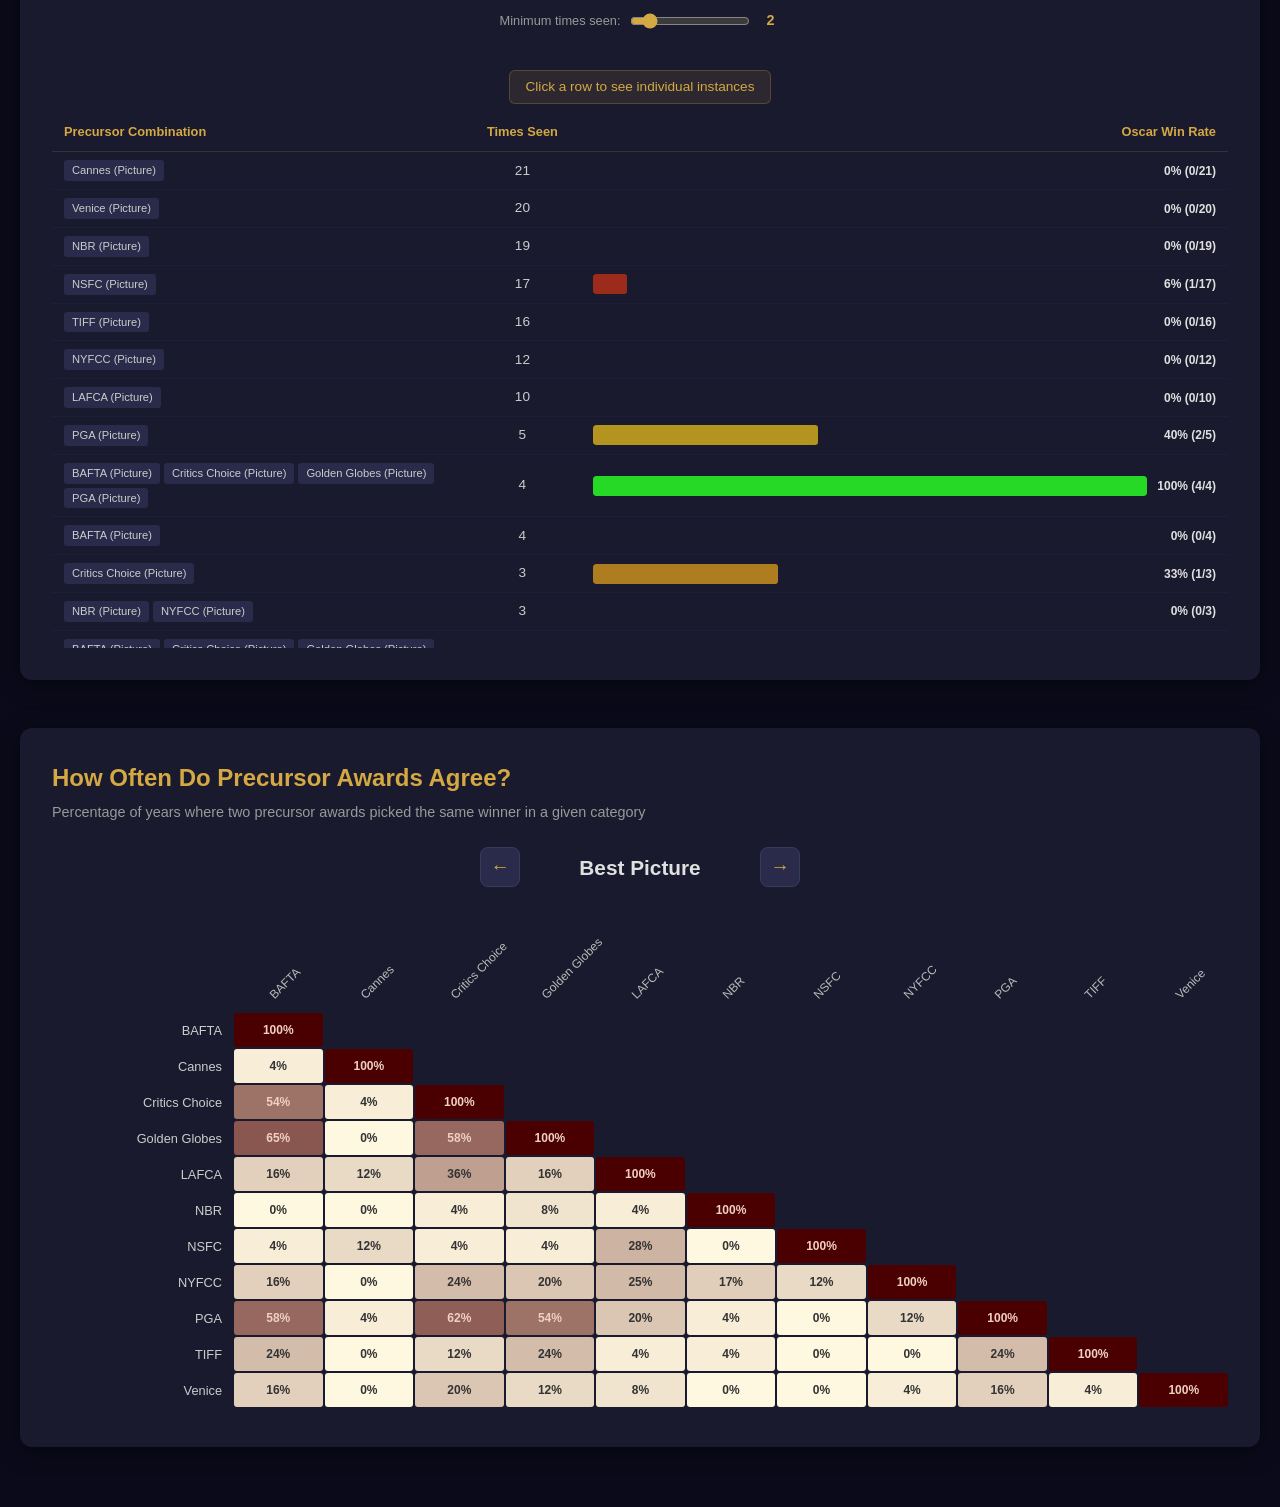
==== commit b4c12640: "update site" ====
--- a/docs/index.html
+++ b/docs/index.html
@@ -3,12 +3,12 @@
 <head>
   <meta charset="UTF-8">
   <meta name="viewport" content="width=device-width, initial-scale=1.0">
-  <title>Oscar Predictions: Precursor Analysis</title>
+  <title>Predicting the Oscars Based On Precursor Awards</title>
   <link rel="stylesheet" href="style.css">
 </head>
 <body>
   <header>
-    <h1>Oscar Predictions: Precursor Analysis</h1>
+    <h1>Predicting the Oscars Based On Precursor Awards</h1>
   </header>
 
   <main>
@@ -17,7 +17,7 @@
       <h2>About This Project</h2>
       <p>Every year, before the Oscars, a constellation of other film industry awards &mdash; guild prizes, critics&rsquo; circles, major ceremonies, and festivals &mdash; announce their own winners. These <strong>precursor awards</strong> have historically shown predictive power for Oscar outcomes. By tracking who wins these earlier awards, we can estimate who is likely to take home the Oscar.</p>
 
-      <p>This analysis draws on <strong>5,000+ records</strong> spanning <strong>26 years</strong> of ceremony data (2000&ndash;2025), covering all <strong>24 Oscar categories</strong> and <strong>15 precursor award shows</strong>.</p>
+      <p>Using <a href="https://futuresearch.ai" target="_blank" rel="noopener" class="futuresearch-link"><img src="futuresearch-logo.webp" alt="Futuresearch" class="inline-logo">futuresearch</a>, I researched <strong>5,298 award winners</strong> spanning <strong>26 years</strong> of ceremony data (2000&ndash;2025), covering all <strong>24 Oscar categories</strong> and <strong>15 precursor award shows</strong>.</p>
 
       <div class="intro-grid">
         <div class="intro-group">
--- a/docs/style.css
+++ b/docs/style.css
@@ -27,6 +27,22 @@
   display: inline-block;
   padding-bottom: 10px;
   border-bottom: 3px solid #d4a843;
+}
+
+.futuresearch-link {
+  color: #d4a843;
+  text-decoration: none;
+}
+
+.futuresearch-link:hover {
+  text-decoration: underline;
+}
+
+.inline-logo {
+  height: 1em;
+  width: auto;
+  vertical-align: -0.1em;
+  margin-right: 2px;
 }
 
 /* === Main layout === */
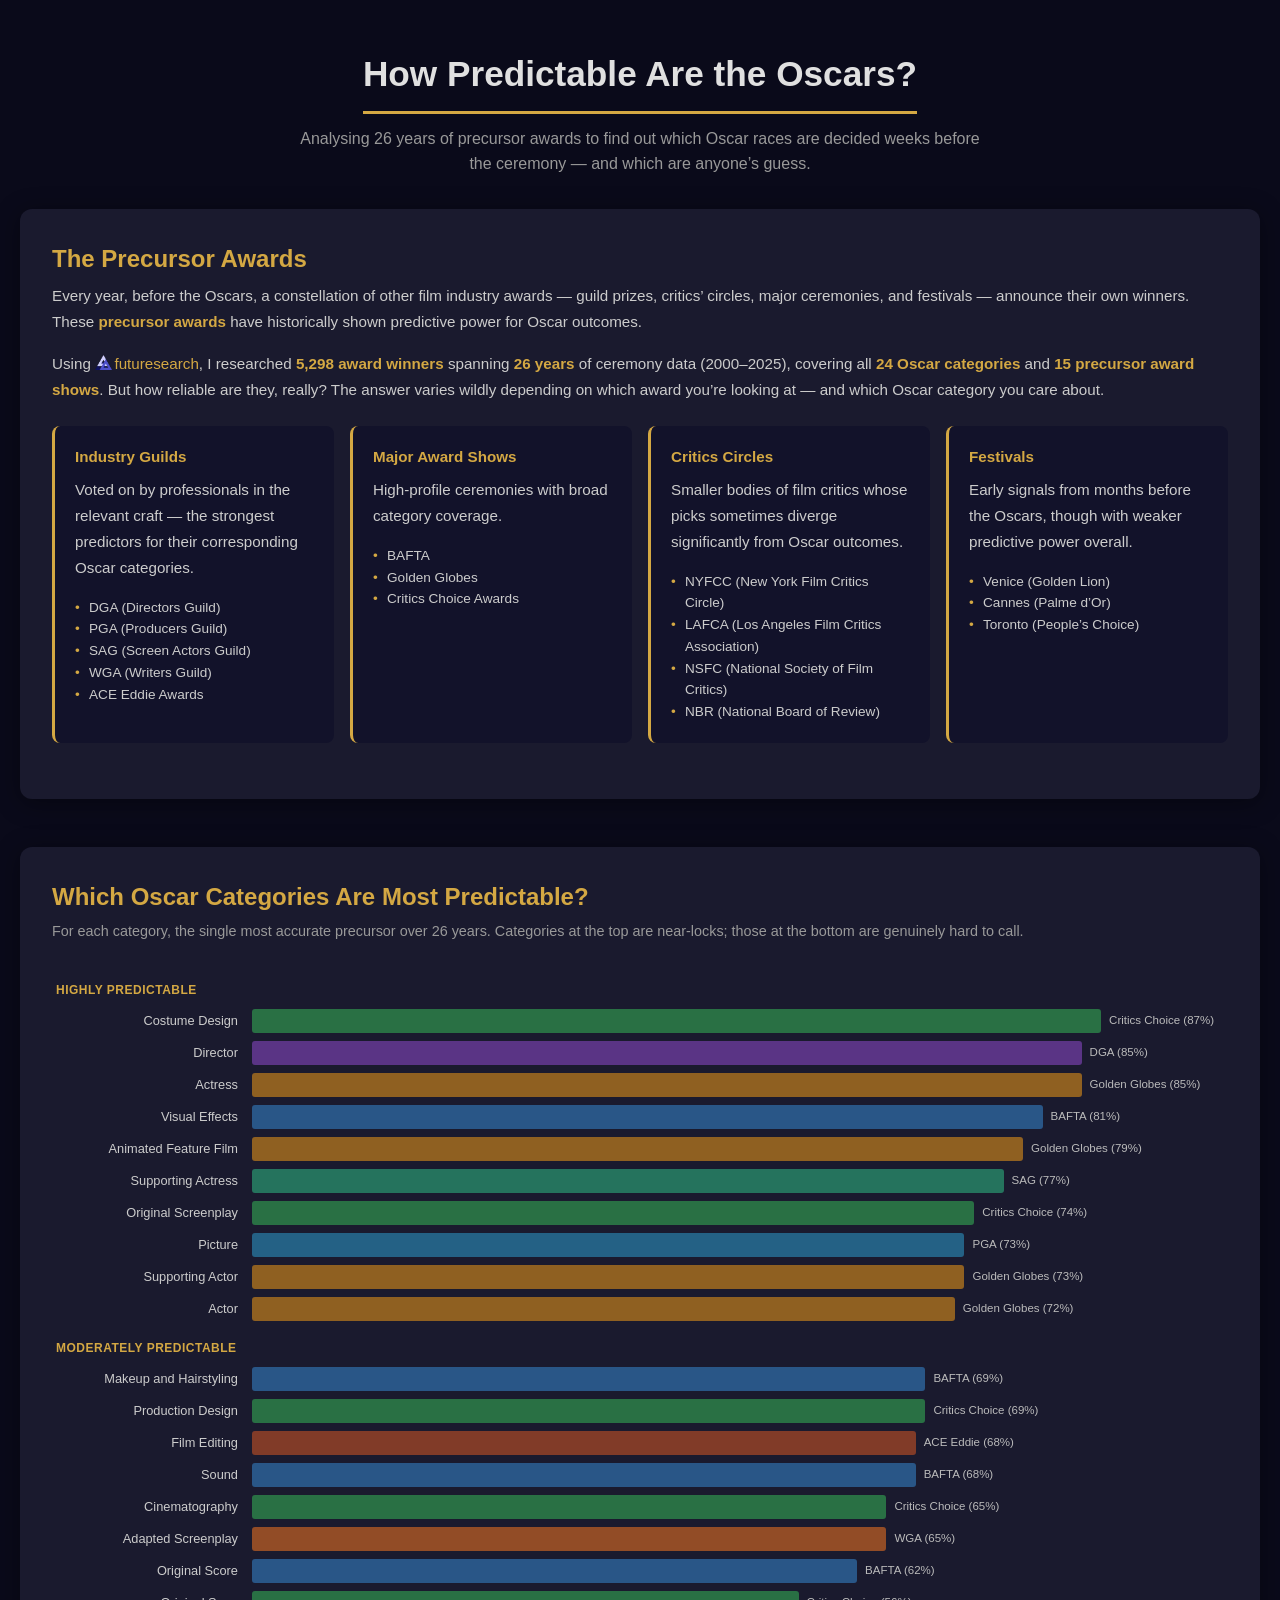
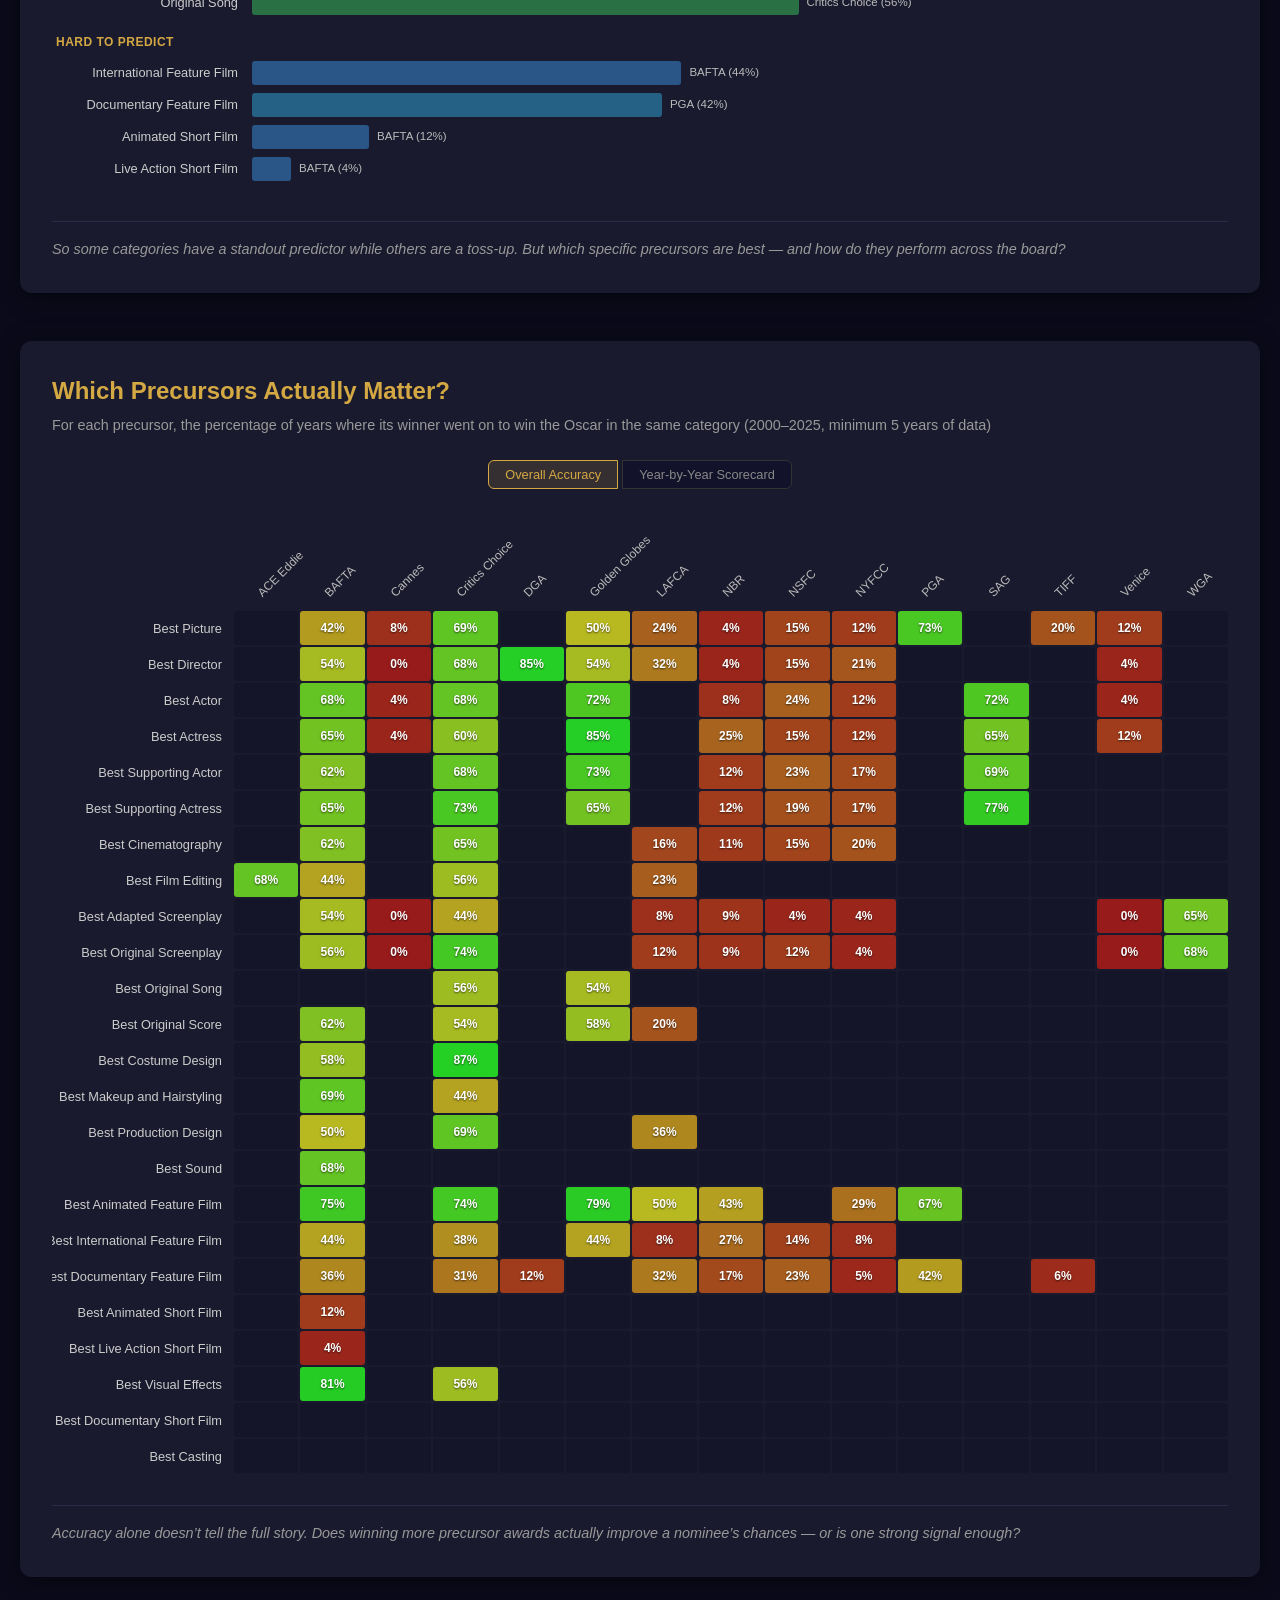
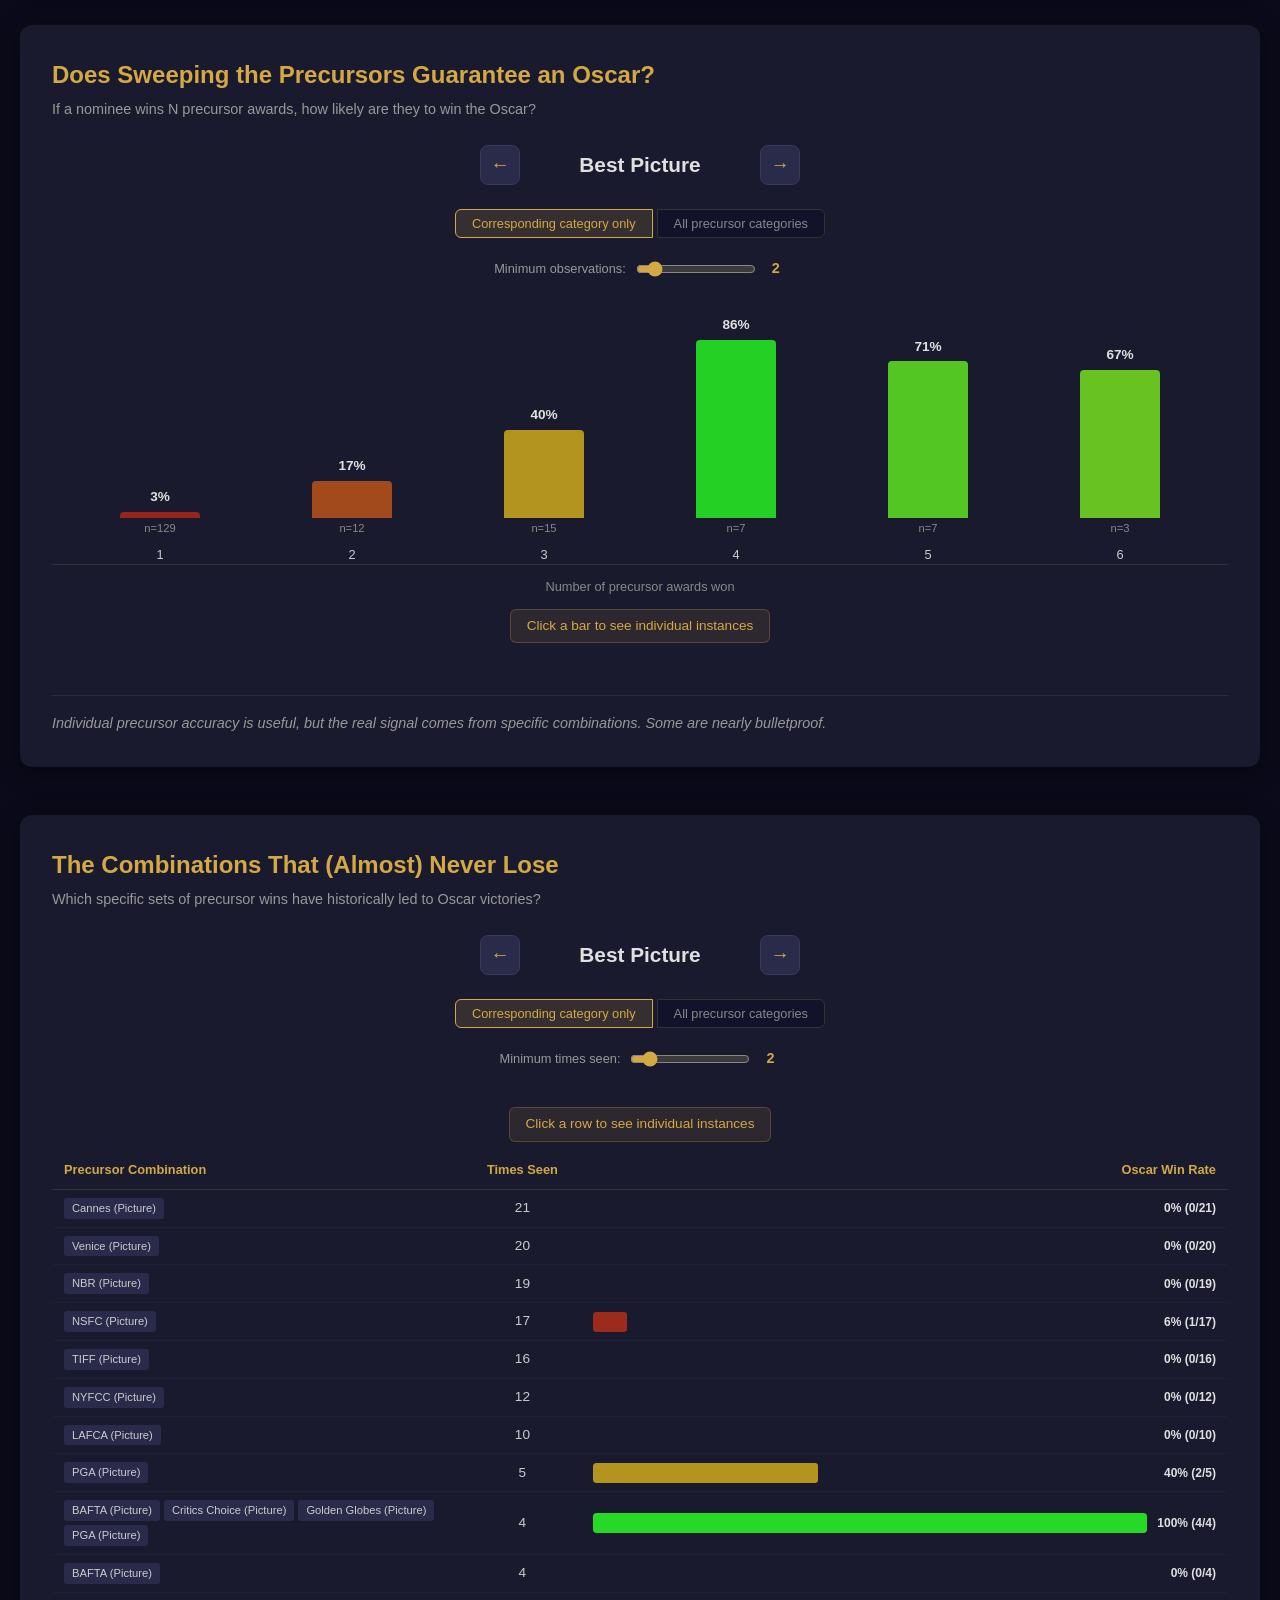
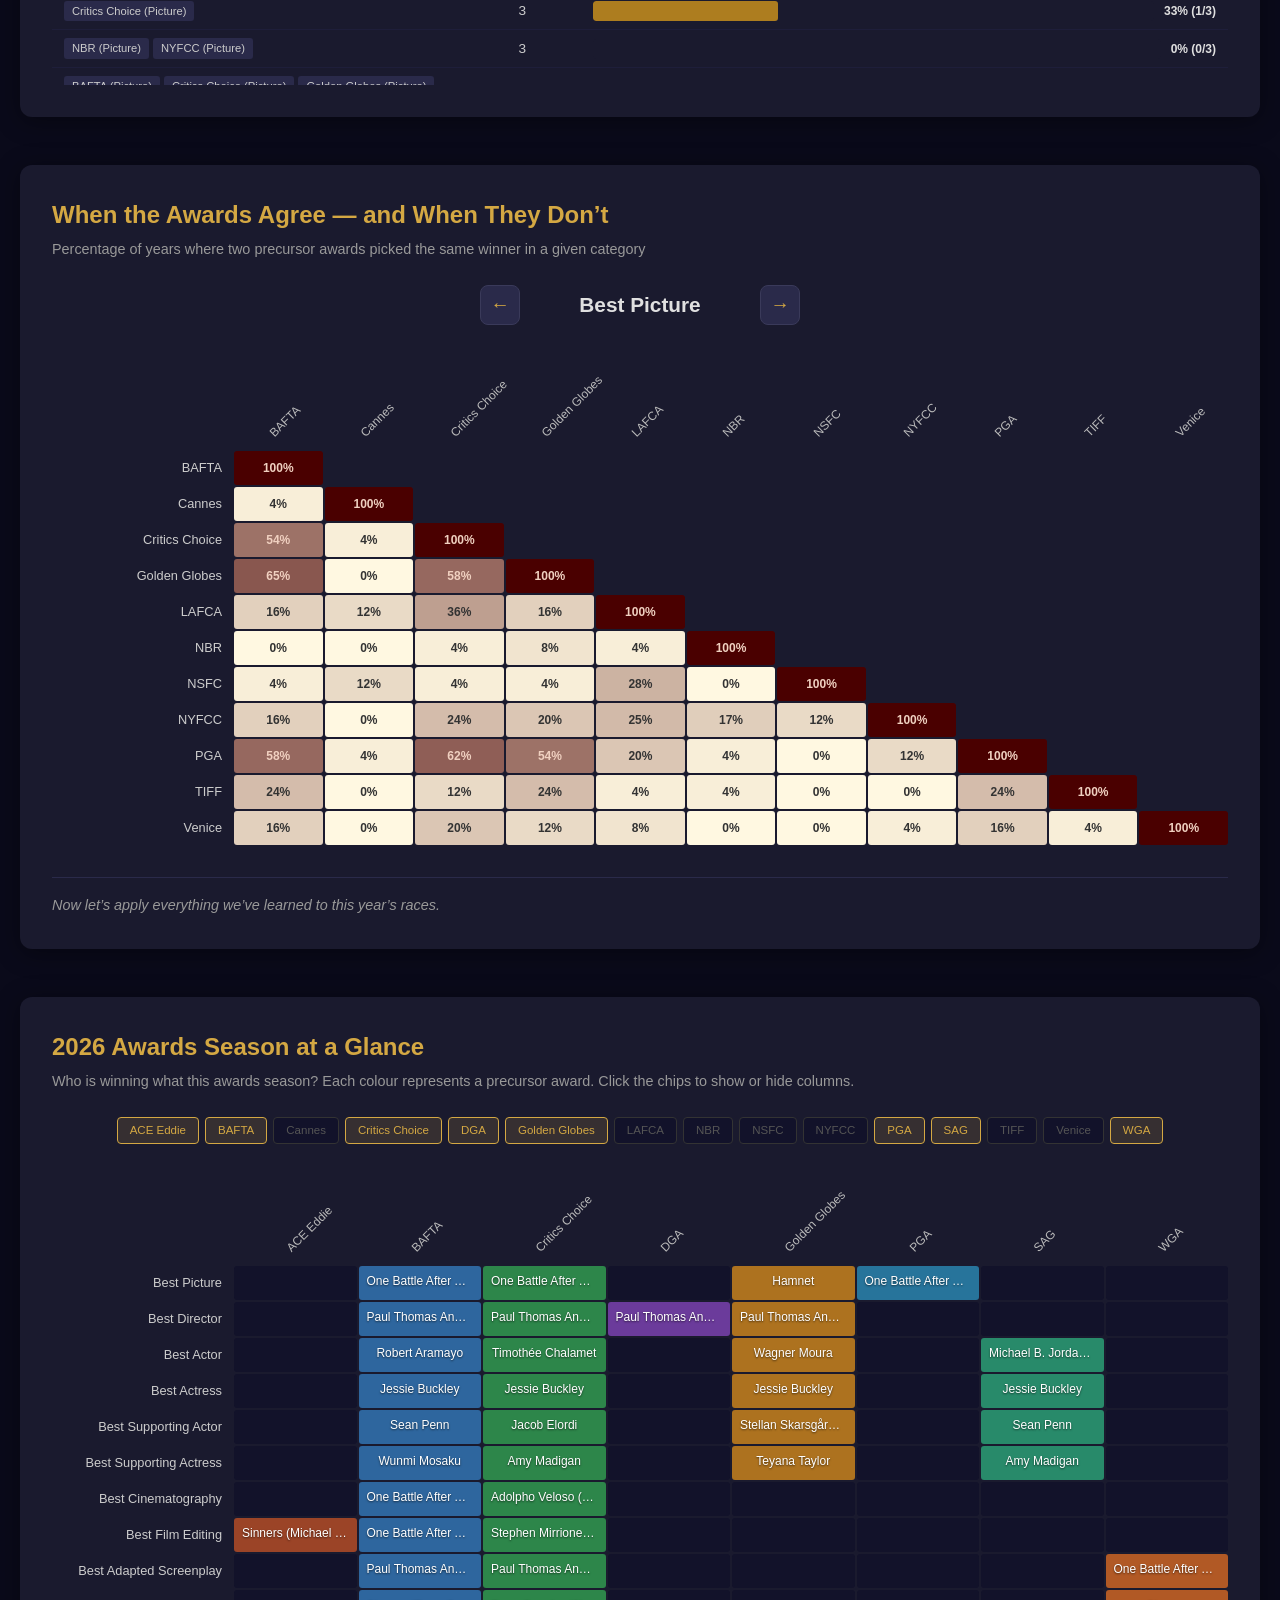
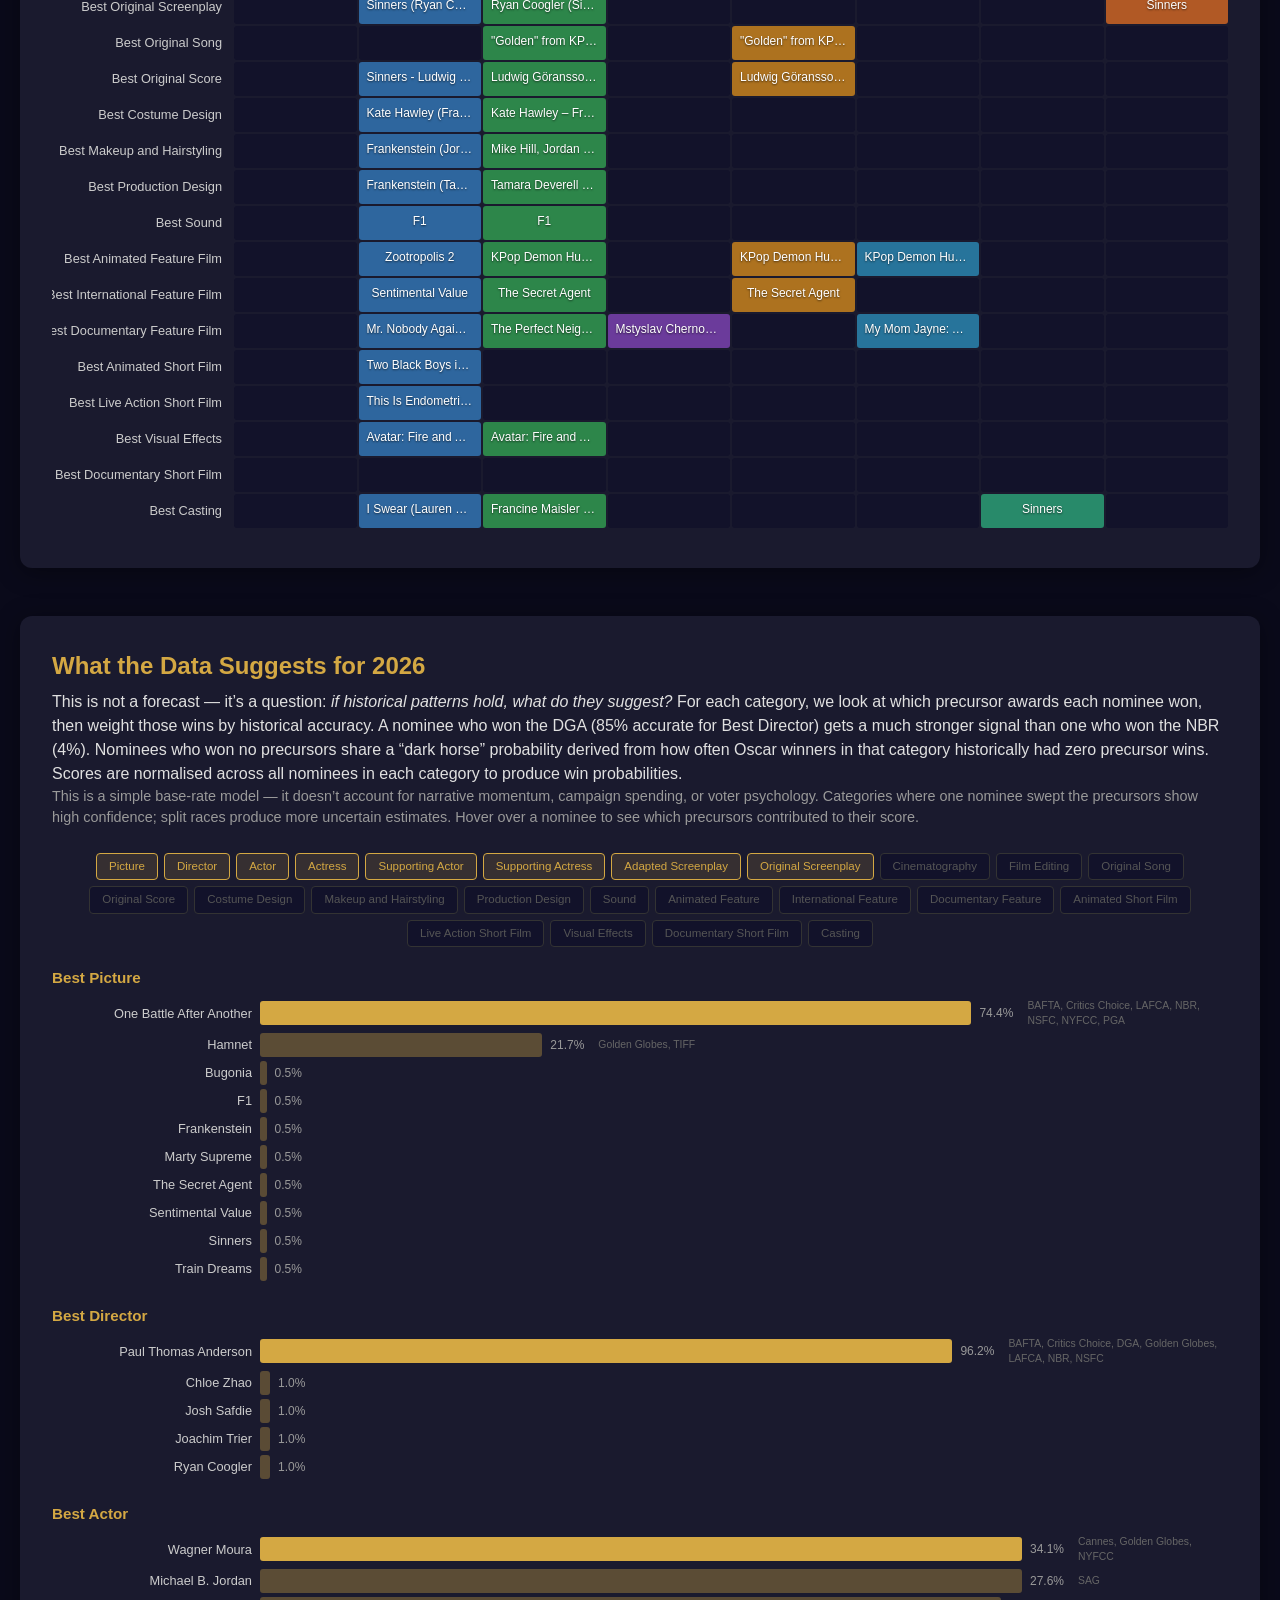
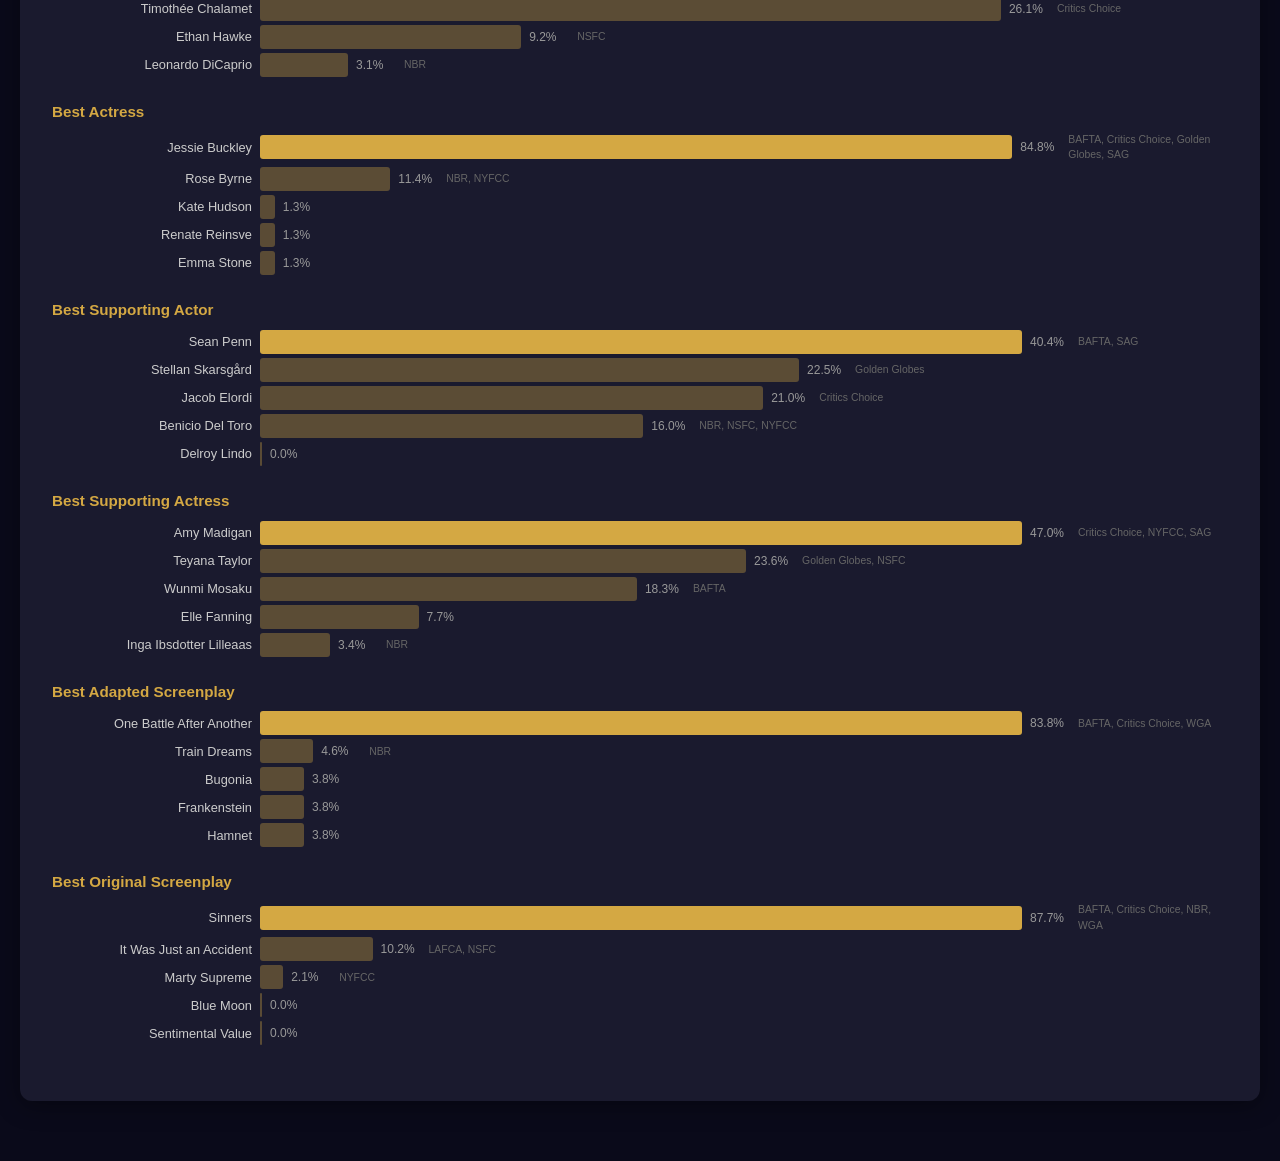
==== commit 0a449170: "Restructuring the narrative" ====
--- a/docs/index.html
+++ b/docs/index.html
@@ -3,21 +3,22 @@
 <head>
   <meta charset="UTF-8">
   <meta name="viewport" content="width=device-width, initial-scale=1.0">
-  <title>Predicting the Oscars Based On Precursor Awards</title>
+  <title>How Predictable Are the Oscars?</title>
   <link rel="stylesheet" href="style.css">
 </head>
 <body>
   <header>
-    <h1>Predicting the Oscars Based On Precursor Awards</h1>
+    <h1>How Predictable Are the Oscars?</h1>
+    <p class="header-subtitle">Analysing 26 years of precursor awards to find out which Oscar races are decided weeks before the ceremony &mdash; and which are anyone&rsquo;s guess.</p>
   </header>
 
   <main>
-    <!-- Introduction + 2026 Predictions -->
+    <!-- 1. Introduction -->
     <section class="card" id="intro-section">
-      <h2>About This Project</h2>
-      <p>Every year, before the Oscars, a constellation of other film industry awards &mdash; guild prizes, critics&rsquo; circles, major ceremonies, and festivals &mdash; announce their own winners. These <strong>precursor awards</strong> have historically shown predictive power for Oscar outcomes. By tracking who wins these earlier awards, we can estimate who is likely to take home the Oscar.</p>
+      <h2>The Precursor Awards</h2>
+      <p>Every year, before the Oscars, a constellation of other film industry awards &mdash; guild prizes, critics&rsquo; circles, major ceremonies, and festivals &mdash; announce their own winners. These <strong>precursor awards</strong> have historically shown predictive power for Oscar outcomes.</p>
 
-      <p>Using <a href="https://futuresearch.ai" target="_blank" rel="noopener" class="futuresearch-link"><img src="futuresearch-logo.webp" alt="Futuresearch" class="inline-logo">futuresearch</a>, I researched <strong>5,298 award winners</strong> spanning <strong>26 years</strong> of ceremony data (2000&ndash;2025), covering all <strong>24 Oscar categories</strong> and <strong>15 precursor award shows</strong>.</p>
+      <p>Using <a href="https://futuresearch.ai" target="_blank" rel="noopener" class="futuresearch-link"><img src="futuresearch-logo.webp" alt="Futuresearch" class="inline-logo">futuresearch</a>, I researched <strong>5,298 award winners</strong> spanning <strong>26 years</strong> of ceremony data (2000&ndash;2025), covering all <strong>24 Oscar categories</strong> and <strong>15 precursor award shows</strong>. But how reliable are they, really? The answer varies wildly depending on which award you&rsquo;re looking at &mdash; and which Oscar category you care about.</p>
 
       <div class="intro-grid">
         <div class="intro-group">
@@ -60,32 +61,19 @@
           </ul>
         </div>
       </div>
-
-      <p>Predictive accuracy varies widely &mdash; guild awards like the DGA (85% for Best Director) and SAG tend to be the strongest predictors, while critics circles and festivals are less reliable but still informative as part of the broader consensus picture.</p>
     </section>
 
-    <!-- 2026 Oscar Predictions -->
-    <section class="card" id="forecast-section">
-      <h2>2026 Oscar Predictions &mdash; A Simple Base Rate Model</h2>
-      <p>For each category, we look at which precursor awards each nominee won, then weight those wins by historical accuracy. A nominee who won the DGA (85% accurate for Best Director) gets a much stronger signal than one who won the NBR (4%). Nominees who won no precursors share a &ldquo;dark horse&rdquo; probability derived from how often Oscar winners in that category historically had zero precursor wins &mdash; about 4% for Best Picture, near zero for categories like Best Supporting Actor where precursors almost always predict the winner. Scores are normalised across all nominees in each category to produce win probabilities.</p>
-      <p class="subtitle">This is a simple base-rate model, not a sophisticated forecast &mdash; it doesn&rsquo;t account for narrative momentum, campaign spending, or voter psychology. Categories where one nominee swept the precursors show high confidence; split races produce more uncertain estimates. Hover over a nominee to see which precursors contributed to their score.</p>
-      <div id="forecast-cat-selector" class="award-selector"></div>
-      <div id="forecast-grid"></div>
+    <!-- 2. Predictability overview (new bar chart) -->
+    <section class="card" id="predictability-section">
+      <h2>Which Oscar Categories Are Most Predictable?</h2>
+      <p class="subtitle">For each category, the single most accurate precursor over 26 years. Categories at the top are near-locks; those at the bottom are genuinely hard to call.</p>
+      <div id="predictability-chart" class="predictability-container"></div>
+      <p class="section-transition">So some categories have a standout predictor while others are a toss-up. But which specific precursors are best &mdash; and how do they perform across the board?</p>
     </section>
 
-    <!-- 2026 Precursor Winners -->
-    <section class="card" id="predictions-section">
-      <h2>2026 Awards Season at a Glance</h2>
-      <p class="subtitle">Who is winning what this awards season? Each color represents a precursor award. Click the chips above to show/hide columns.</p>
-      <div id="pred-award-selector" class="award-selector"></div>
-      <div class="heatmap-container">
-        <div id="predictions-grid" class="heatmap-grid"></div>
-      </div>
-    </section>
-
-    <!-- Section 1: Accuracy Heatmap + Yearly Scorecard (combined) -->
+    <!-- 3. Accuracy heatmap + yearly scorecard -->
     <section class="card" id="accuracy-section">
-      <h2 id="heatmap-title">Precursor Accuracy by Oscar Category</h2>
+      <h2 id="heatmap-title">Which Precursors Actually Matter?</h2>
       <p class="subtitle" id="heatmap-subtitle">For each precursor, the percentage of years where its winner went on to win the Oscar in the same category (2000&ndash;2025, minimum 5 years of data)</p>
       <div class="toggle-row">
         <button id="heatmap-mode-accuracy" class="toggle-btn active">Overall Accuracy</button>
@@ -100,11 +88,12 @@
         <div id="accuracy-heatmap" class="heatmap-grid"></div>
         <div id="yearly-grid" class="heatmap-grid" style="display:none"></div>
       </div>
+      <p class="section-transition">Accuracy alone doesn&rsquo;t tell the full story. Does winning <em>more</em> precursor awards actually improve a nominee&rsquo;s chances &mdash; or is one strong signal enough?</p>
     </section>
 
-    <!-- Section 4: Precursor Count vs Oscar Win Probability -->
+    <!-- 4. Precursor count vs Oscar win probability -->
     <section class="card" id="count-section">
-      <h2>Precursor Count vs Oscar Win Probability</h2>
+      <h2>Does Sweeping the Precursors Guarantee an Oscar?</h2>
       <p class="subtitle">If a nominee wins N precursor awards, how likely are they to win the Oscar?</p>
       <div class="nav-controls">
         <button id="count-cat-prev" class="nav-btn" aria-label="Previous category">&larr;</button>
@@ -121,11 +110,12 @@
         <span id="count-threshold-display">2</span>
       </div>
       <div id="count-chart" class="chart-container"></div>
+      <p class="section-transition">Individual precursor accuracy is useful, but the real signal comes from <em>specific combinations</em>. Some are nearly bulletproof.</p>
     </section>
 
-    <!-- Section 5: Winning Precursor Combinations -->
+    <!-- 5. Winning precursor combinations -->
     <section class="card" id="combos-section">
-      <h2>Winning Precursor Combinations</h2>
+      <h2>The Combinations That (Almost) Never Lose</h2>
       <p class="subtitle">Which specific sets of precursor wins have historically led to Oscar victories?</p>
       <div class="nav-controls">
         <button id="combos-cat-prev" class="nav-btn" aria-label="Previous category">&larr;</button>
@@ -144,9 +134,9 @@
       <div id="combos-table" class="combos-container"></div>
     </section>
 
-    <!-- Agreement Matrix -->
+    <!-- 6. Agreement matrix -->
     <section class="card" id="agreement-section">
-      <h2>How Often Do Precursor Awards Agree?</h2>
+      <h2>When the Awards Agree &mdash; and When They Don&rsquo;t</h2>
       <p class="subtitle">Percentage of years where two precursor awards picked the same winner in a given category</p>
       <div class="nav-controls">
         <button id="cat-prev" class="nav-btn" aria-label="Previous category">&larr;</button>
@@ -156,6 +146,26 @@
       <div class="heatmap-container">
         <div id="agreement-matrix" class="heatmap-grid"></div>
       </div>
+      <p class="section-transition">Now let&rsquo;s apply everything we&rsquo;ve learned to this year&rsquo;s races.</p>
+    </section>
+
+    <!-- 7. 2026 Awards season at a glance -->
+    <section class="card" id="predictions-section">
+      <h2>2026 Awards Season at a Glance</h2>
+      <p class="subtitle">Who is winning what this awards season? Each colour represents a precursor award. Click the chips to show or hide columns.</p>
+      <div id="pred-award-selector" class="award-selector"></div>
+      <div class="heatmap-container">
+        <div id="predictions-grid" class="heatmap-grid"></div>
+      </div>
+    </section>
+
+    <!-- 8. 2026 Oscar predictions (conclusion) -->
+    <section class="card" id="forecast-section">
+      <h2>What the Data Suggests for 2026</h2>
+      <p>This is not a forecast &mdash; it&rsquo;s a question: <em>if historical patterns hold, what do they suggest?</em> For each category, we look at which precursor awards each nominee won, then weight those wins by historical accuracy. A nominee who won the DGA (85% accurate for Best Director) gets a much stronger signal than one who won the NBR (4%). Nominees who won no precursors share a &ldquo;dark horse&rdquo; probability derived from how often Oscar winners in that category historically had zero precursor wins. Scores are normalised across all nominees in each category to produce win probabilities.</p>
+      <p class="subtitle">This is a simple base-rate model &mdash; it doesn&rsquo;t account for narrative momentum, campaign spending, or voter psychology. Categories where one nominee swept the precursors show high confidence; split races produce more uncertain estimates. Hover over a nominee to see which precursors contributed to their score.</p>
+      <div id="forecast-cat-selector" class="award-selector"></div>
+      <div id="forecast-grid"></div>
     </section>
   </main>
 
--- a/docs/style.css
+++ b/docs/style.css
@@ -865,6 +865,94 @@
   color: #666;
 }
 
+/* === Header subtitle === */
+.header-subtitle {
+  color: #999;
+  font-size: 1rem;
+  max-width: 700px;
+  margin: 12px auto 0;
+  text-align: center;
+  line-height: 1.6;
+}
+
+/* === Section Transitions === */
+.section-transition {
+  color: #999;
+  font-size: 0.9rem;
+  font-style: italic;
+  margin-top: 24px;
+  margin-bottom: 0;
+  padding-top: 16px;
+  border-top: 1px solid #2a2a4a;
+  line-height: 1.6;
+}
+
+/* === Predictability Bar Chart === */
+.predictability-container {
+  padding: 10px 0;
+}
+
+.predictability-row {
+  display: flex;
+  align-items: center;
+  margin-bottom: 4px;
+  height: 28px;
+}
+
+.predictability-label {
+  width: 200px;
+  min-width: 200px;
+  text-align: right;
+  padding-right: 14px;
+  font-size: 0.8rem;
+  color: #ccc;
+  white-space: nowrap;
+}
+
+.predictability-bars {
+  flex: 1;
+  position: relative;
+  height: 100%;
+  display: flex;
+  align-items: center;
+}
+
+.predictability-bar-best {
+  position: absolute;
+  top: 2px;
+  left: 0;
+  height: calc(100% - 4px);
+  border-radius: 3px;
+  opacity: 0.8;
+  transition: opacity 0.15s ease;
+}
+
+.predictability-row:hover .predictability-bar-best {
+  opacity: 1;
+}
+
+.predictability-annotation {
+  position: absolute;
+  font-size: 0.72rem;
+  color: #bbb;
+  white-space: nowrap;
+  padding-left: 8px;
+}
+
+.predictability-tier-label {
+  font-size: 0.75rem;
+  color: #d4a843;
+  font-weight: 600;
+  text-transform: uppercase;
+  letter-spacing: 0.5px;
+  margin: 16px 0 8px;
+  padding-left: 4px;
+}
+
+.predictability-tier-label:first-child {
+  margin-top: 4px;
+}
+
 /* === Responsive === */
 @media (max-width: 768px) {
   header h1 {
@@ -889,4 +977,14 @@
   .heatmap-grid .col-header {
     min-height: 60px;
   }
-}
+
+  .predictability-label {
+    width: 140px;
+    min-width: 140px;
+    font-size: 0.7rem;
+  }
+
+  .predictability-annotation {
+    font-size: 0.6rem;
+  }
+}
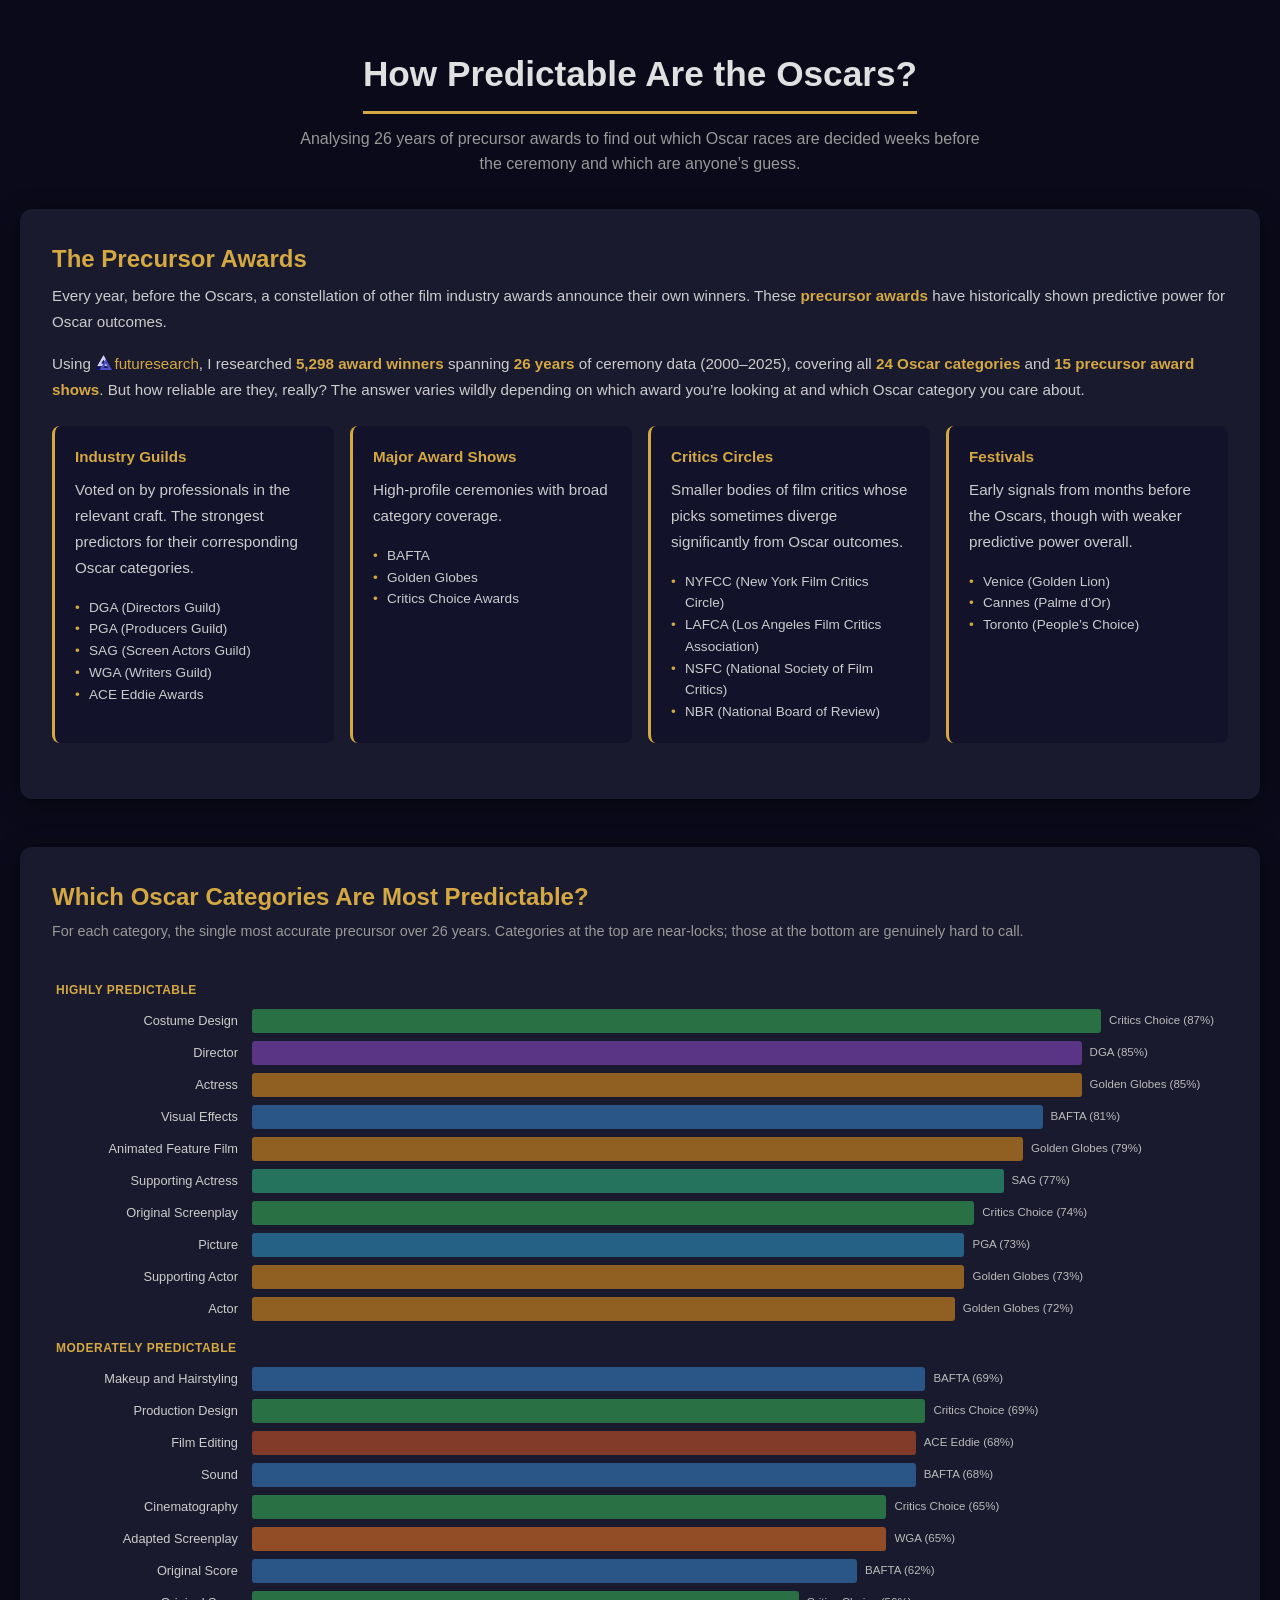
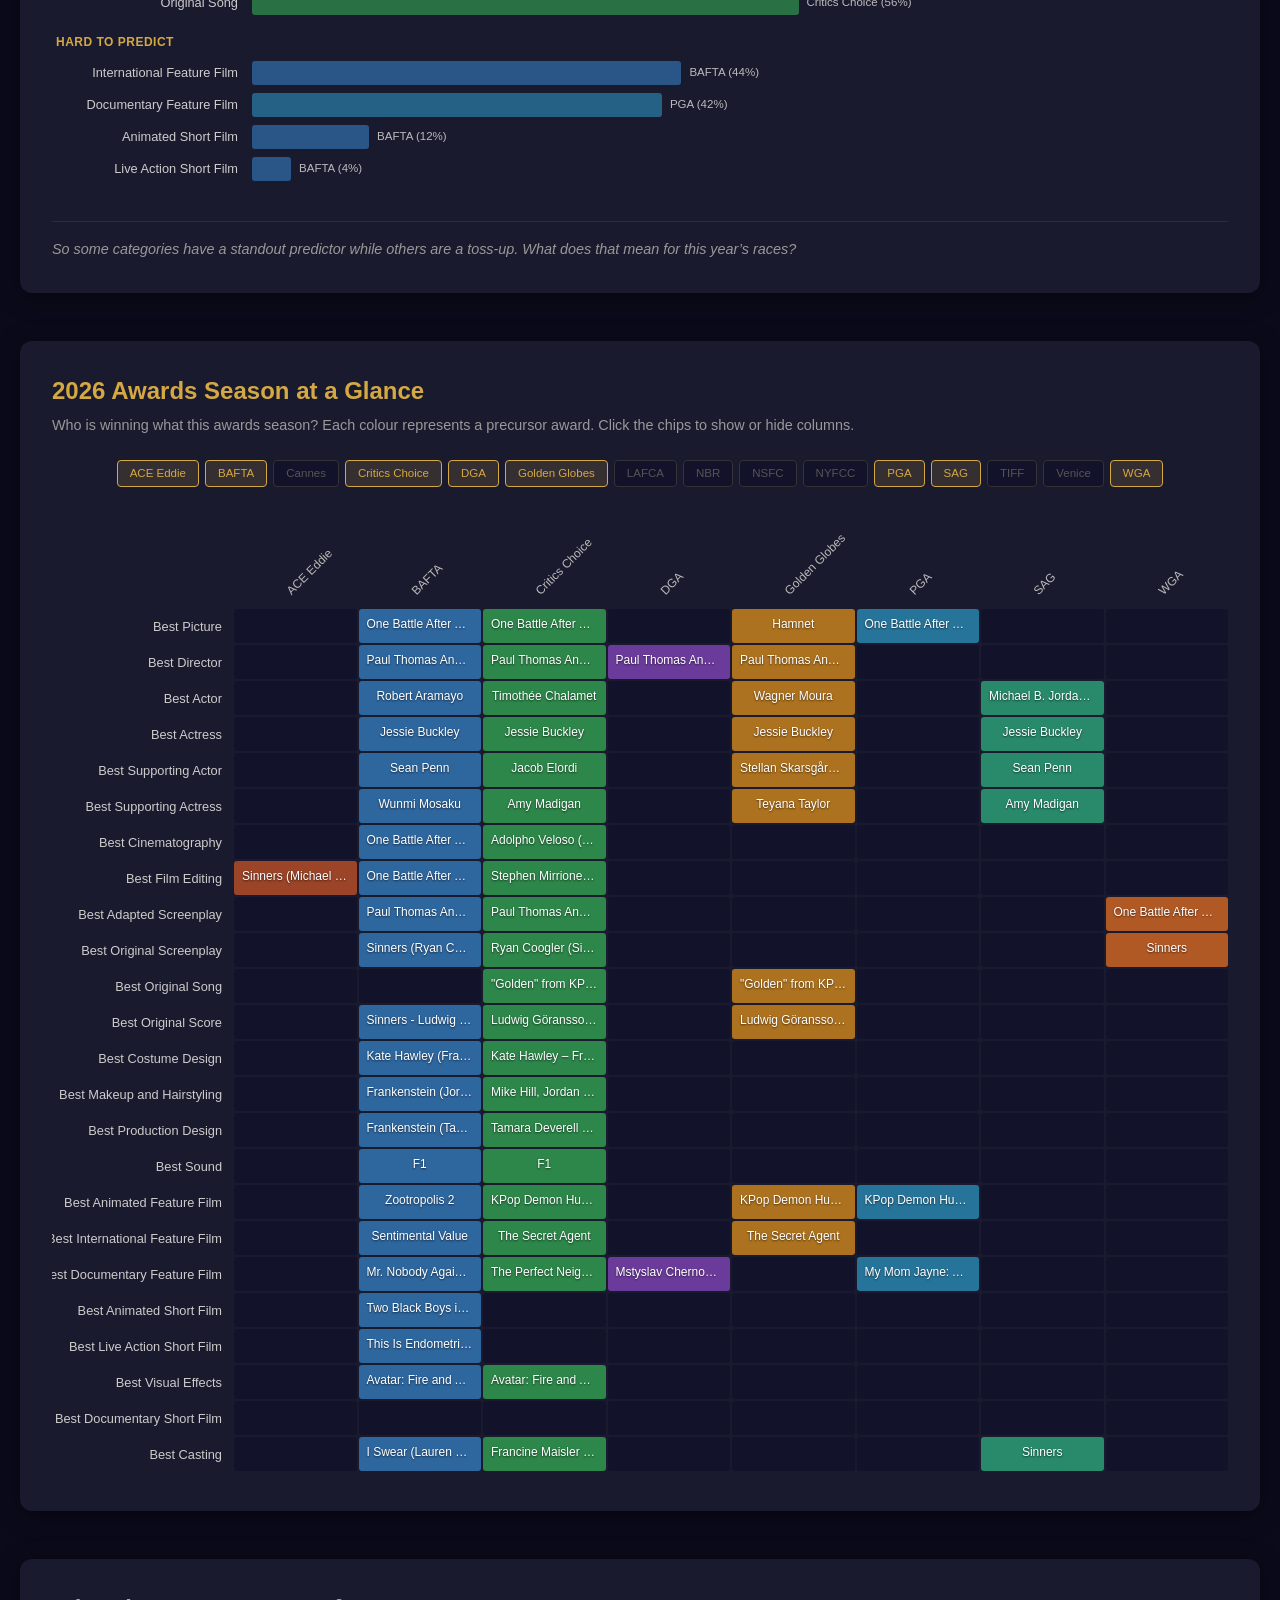
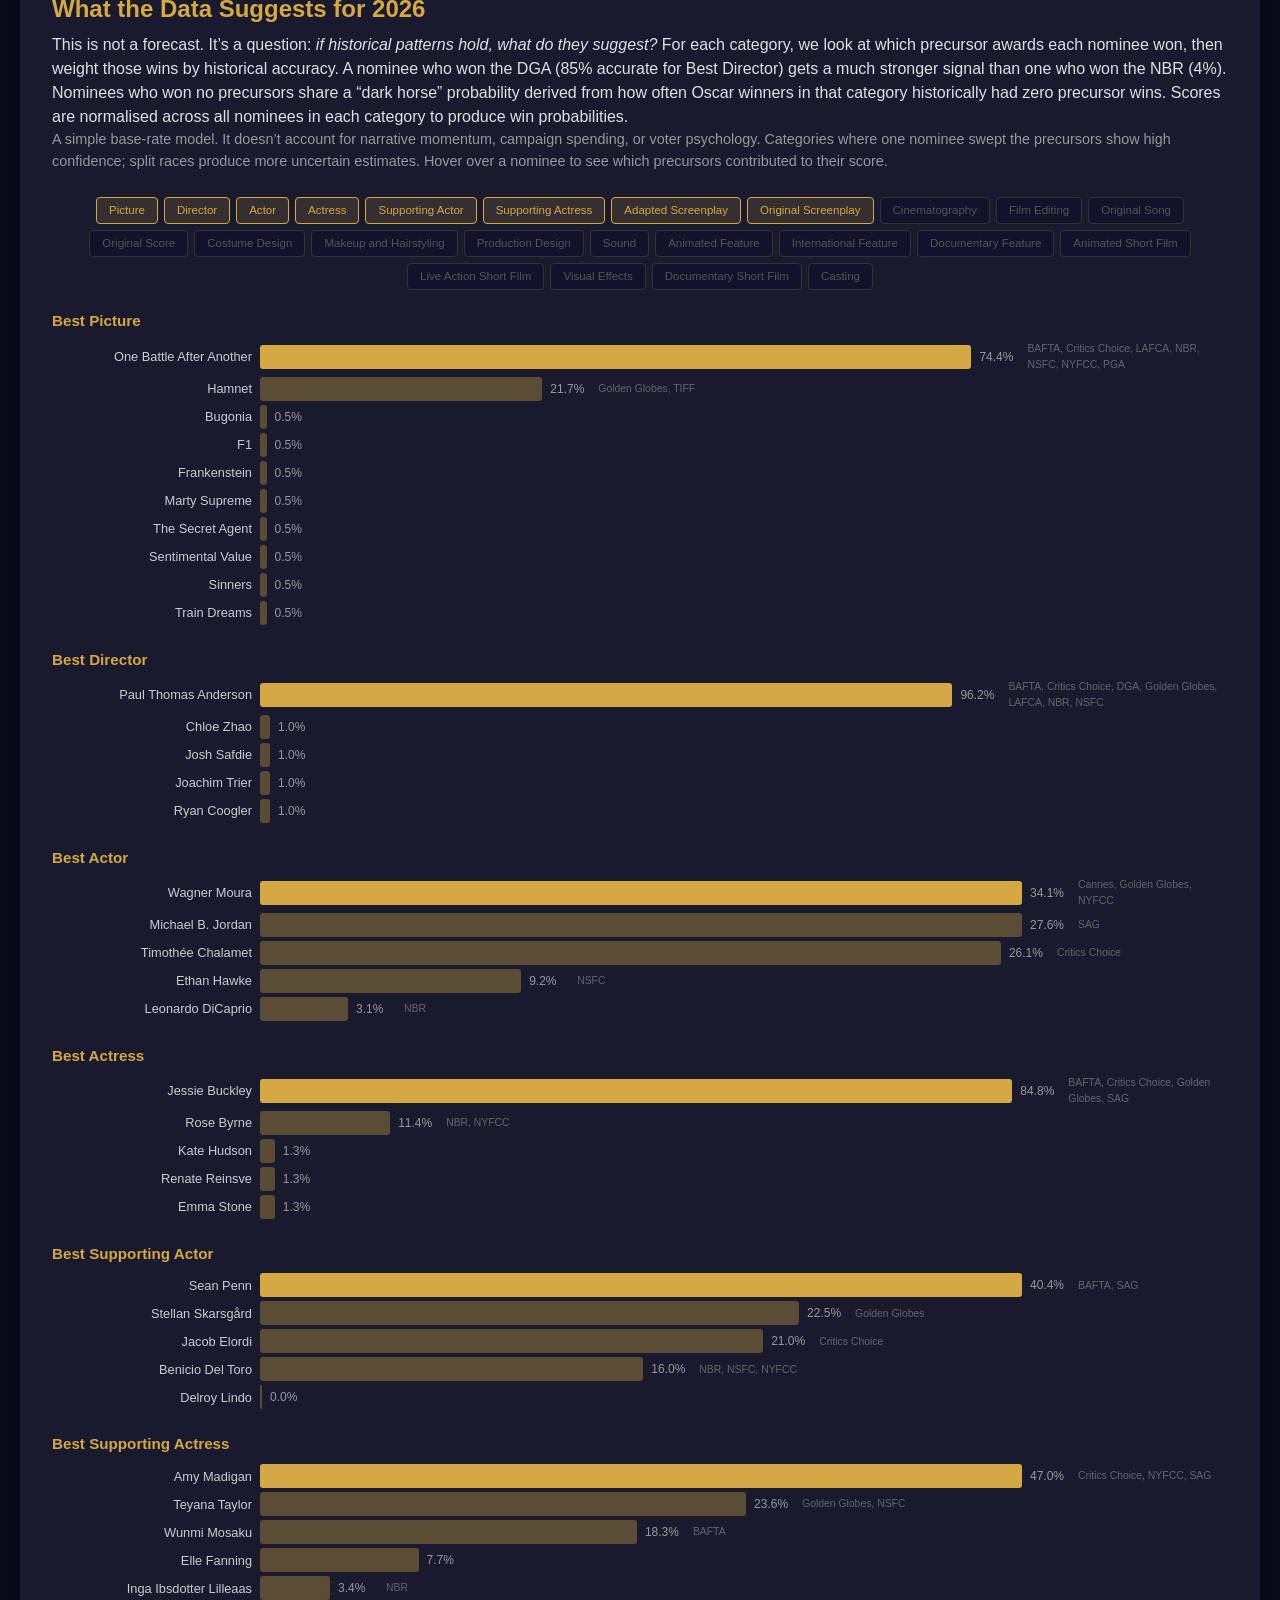
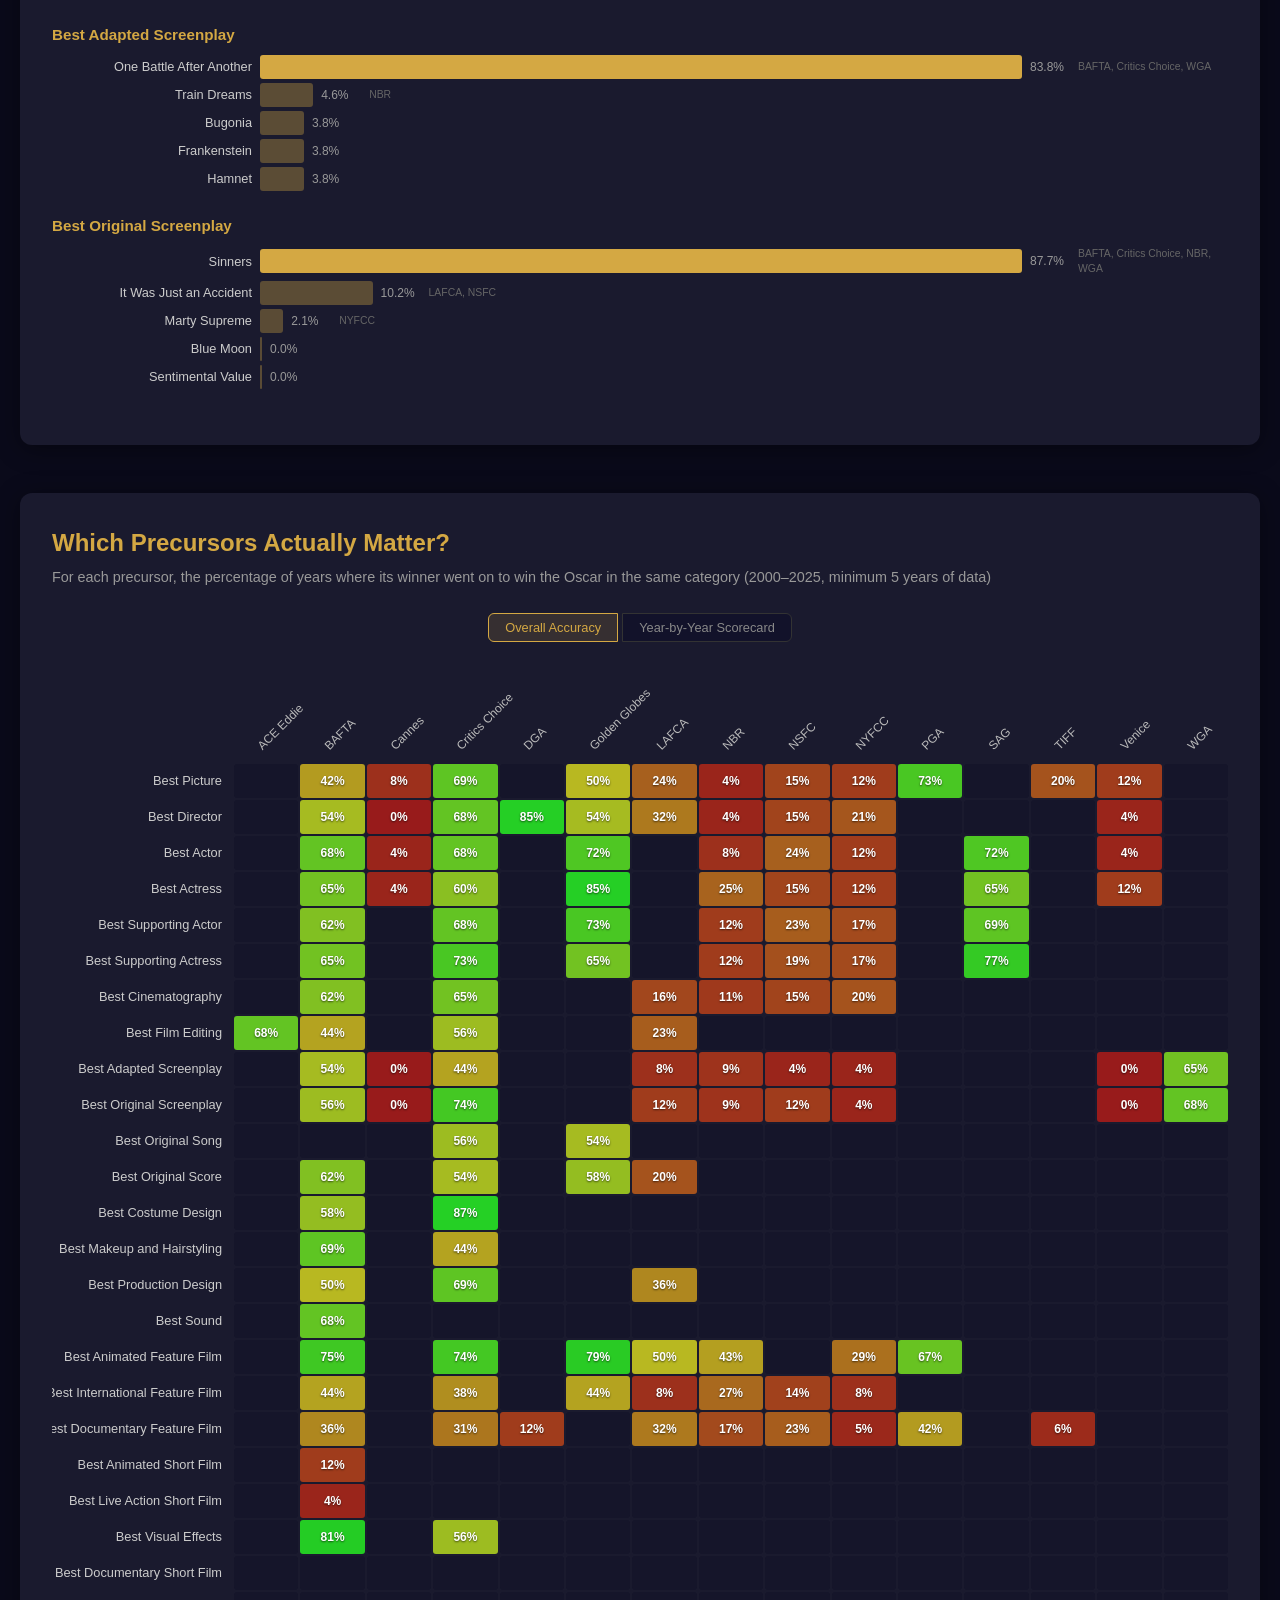
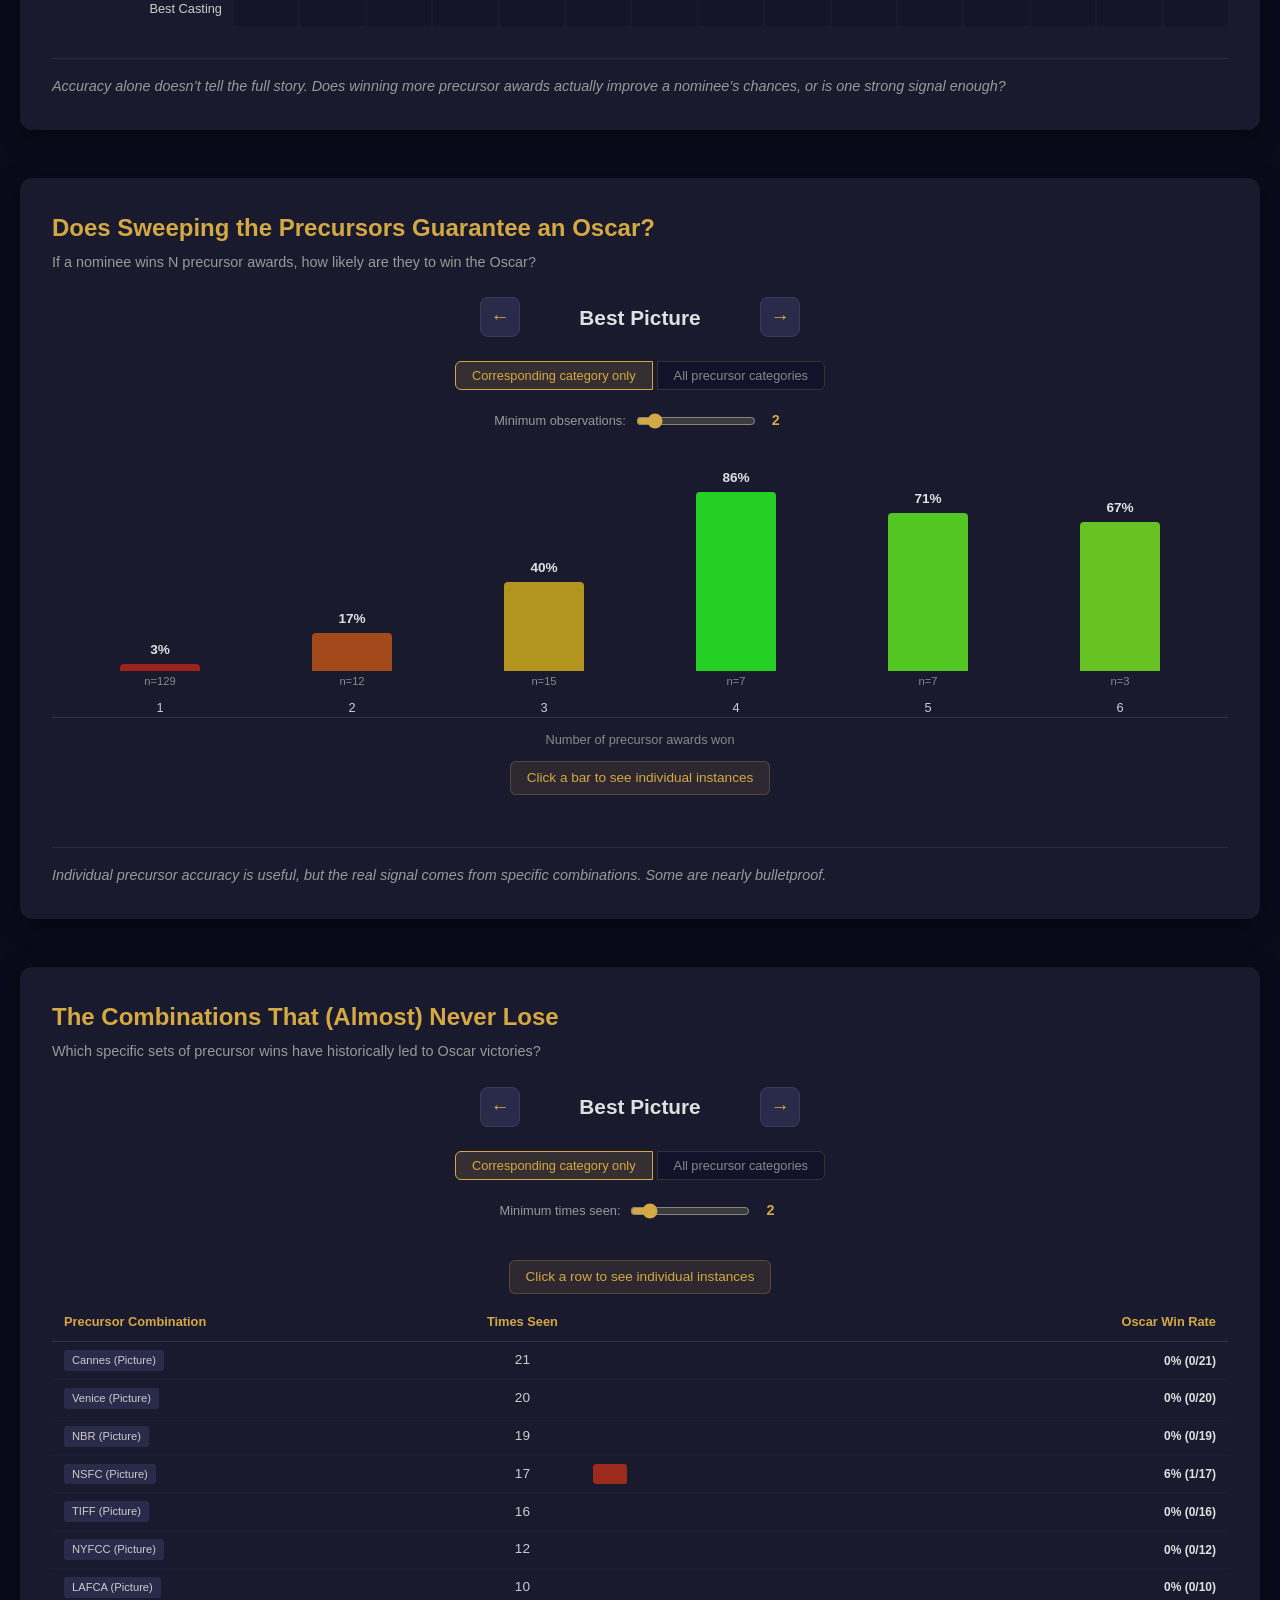
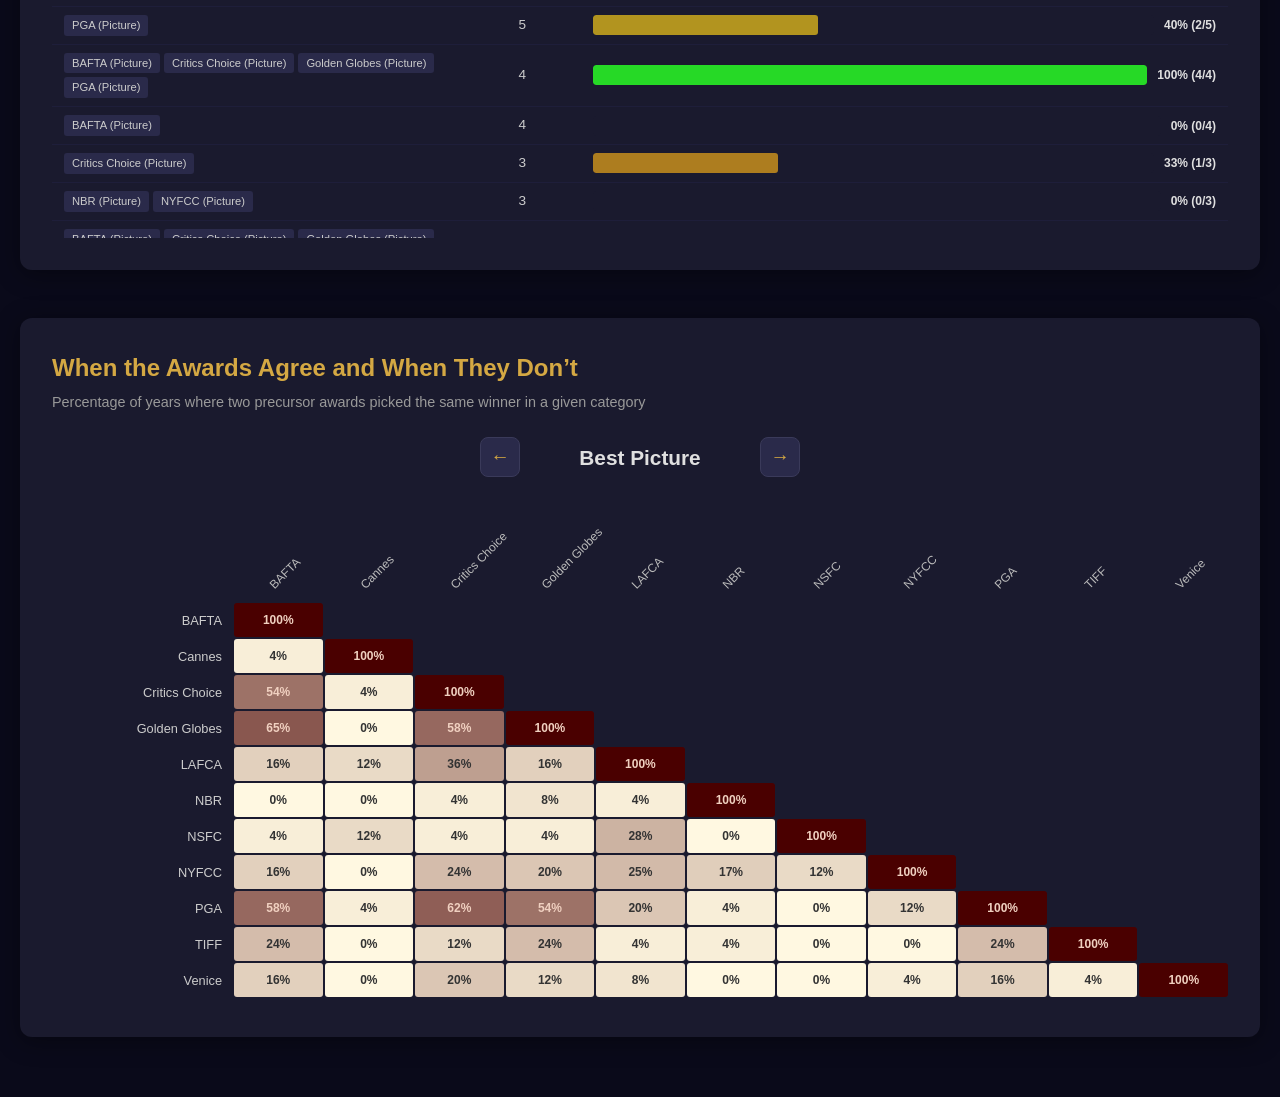
==== commit 51e44dba: "update order and flow" ====
--- a/docs/index.html
+++ b/docs/index.html
@@ -9,21 +9,21 @@
 <body>
   <header>
     <h1>How Predictable Are the Oscars?</h1>
-    <p class="header-subtitle">Analysing 26 years of precursor awards to find out which Oscar races are decided weeks before the ceremony &mdash; and which are anyone&rsquo;s guess.</p>
+    <p class="header-subtitle">Analysing 26 years of precursor awards to find out which Oscar races are decided weeks before the ceremony and which are anyone&rsquo;s guess.</p>
   </header>
 
   <main>
     <!-- 1. Introduction -->
     <section class="card" id="intro-section">
       <h2>The Precursor Awards</h2>
-      <p>Every year, before the Oscars, a constellation of other film industry awards &mdash; guild prizes, critics&rsquo; circles, major ceremonies, and festivals &mdash; announce their own winners. These <strong>precursor awards</strong> have historically shown predictive power for Oscar outcomes.</p>
+      <p>Every year, before the Oscars, a constellation of other film industry awards announce their own winners. These <strong>precursor awards</strong> have historically shown predictive power for Oscar outcomes.</p>
 
-      <p>Using <a href="https://futuresearch.ai" target="_blank" rel="noopener" class="futuresearch-link"><img src="futuresearch-logo.webp" alt="Futuresearch" class="inline-logo">futuresearch</a>, I researched <strong>5,298 award winners</strong> spanning <strong>26 years</strong> of ceremony data (2000&ndash;2025), covering all <strong>24 Oscar categories</strong> and <strong>15 precursor award shows</strong>. But how reliable are they, really? The answer varies wildly depending on which award you&rsquo;re looking at &mdash; and which Oscar category you care about.</p>
+      <p>Using <a href="https://futuresearch.ai" target="_blank" rel="noopener" class="futuresearch-link"><img src="futuresearch-logo.webp" alt="Futuresearch" class="inline-logo">futuresearch</a>, I researched <strong>5,298 award winners</strong> spanning <strong>26 years</strong> of ceremony data (2000&ndash;2025), covering all <strong>24 Oscar categories</strong> and <strong>15 precursor award shows</strong>. But how reliable are they, really? The answer varies wildly depending on which award you&rsquo;re looking at and which Oscar category you care about.</p>
 
       <div class="intro-grid">
         <div class="intro-group">
           <h3>Industry Guilds</h3>
-          <p>Voted on by professionals in the relevant craft &mdash; the strongest predictors for their corresponding Oscar categories.</p>
+          <p>Voted on by professionals in the relevant craft. The strongest predictors for their corresponding Oscar categories.</p>
           <ul>
             <li>DGA (Directors Guild)</li>
             <li>PGA (Producers Guild)</li>
@@ -63,15 +63,34 @@
       </div>
     </section>
 
-    <!-- 2. Predictability overview (new bar chart) -->
+    <!-- 2. Predictability overview (bar chart) -->
     <section class="card" id="predictability-section">
       <h2>Which Oscar Categories Are Most Predictable?</h2>
       <p class="subtitle">For each category, the single most accurate precursor over 26 years. Categories at the top are near-locks; those at the bottom are genuinely hard to call.</p>
       <div id="predictability-chart" class="predictability-container"></div>
-      <p class="section-transition">So some categories have a standout predictor while others are a toss-up. But which specific precursors are best &mdash; and how do they perform across the board?</p>
+      <p class="section-transition">So some categories have a standout predictor while others are a toss-up. What does that mean for this year&rsquo;s races?</p>
     </section>
 
-    <!-- 3. Accuracy heatmap + yearly scorecard -->
+    <!-- 3. 2026 Awards season at a glance -->
+    <section class="card" id="predictions-section">
+      <h2>2026 Awards Season at a Glance</h2>
+      <p class="subtitle">Who is winning what this awards season? Each colour represents a precursor award. Click the chips to show or hide columns.</p>
+      <div id="pred-award-selector" class="award-selector"></div>
+      <div class="heatmap-container">
+        <div id="predictions-grid" class="heatmap-grid"></div>
+      </div>
+    </section>
+
+    <!-- 4. 2026 Oscar predictions -->
+    <section class="card" id="forecast-section">
+      <h2>What the Data Suggests for 2026</h2>
+      <p>This is not a forecast. It&rsquo;s a question: <em>if historical patterns hold, what do they suggest?</em> For each category, we look at which precursor awards each nominee won, then weight those wins by historical accuracy. A nominee who won the DGA (85% accurate for Best Director) gets a much stronger signal than one who won the NBR (4%). Nominees who won no precursors share a &ldquo;dark horse&rdquo; probability derived from how often Oscar winners in that category historically had zero precursor wins. Scores are normalised across all nominees in each category to produce win probabilities.</p>
+      <p class="subtitle">A simple base-rate model. It doesn&rsquo;t account for narrative momentum, campaign spending, or voter psychology. Categories where one nominee swept the precursors show high confidence; split races produce more uncertain estimates. Hover over a nominee to see which precursors contributed to their score.</p>
+      <div id="forecast-cat-selector" class="award-selector"></div>
+      <div id="forecast-grid"></div>
+    </section>
+
+    <!-- 5. Accuracy heatmap + yearly scorecard -->
     <section class="card" id="accuracy-section">
       <h2 id="heatmap-title">Which Precursors Actually Matter?</h2>
       <p class="subtitle" id="heatmap-subtitle">For each precursor, the percentage of years where its winner went on to win the Oscar in the same category (2000&ndash;2025, minimum 5 years of data)</p>
@@ -88,10 +107,10 @@
         <div id="accuracy-heatmap" class="heatmap-grid"></div>
         <div id="yearly-grid" class="heatmap-grid" style="display:none"></div>
       </div>
-      <p class="section-transition">Accuracy alone doesn&rsquo;t tell the full story. Does winning <em>more</em> precursor awards actually improve a nominee&rsquo;s chances &mdash; or is one strong signal enough?</p>
+      <p class="section-transition">Accuracy alone doesn&rsquo;t tell the full story. Does winning <em>more</em> precursor awards actually improve a nominee&rsquo;s chances, or is one strong signal enough?</p>
     </section>
 
-    <!-- 4. Precursor count vs Oscar win probability -->
+    <!-- 6. Precursor count vs Oscar win probability -->
     <section class="card" id="count-section">
       <h2>Does Sweeping the Precursors Guarantee an Oscar?</h2>
       <p class="subtitle">If a nominee wins N precursor awards, how likely are they to win the Oscar?</p>
@@ -113,7 +132,7 @@
       <p class="section-transition">Individual precursor accuracy is useful, but the real signal comes from <em>specific combinations</em>. Some are nearly bulletproof.</p>
     </section>
 
-    <!-- 5. Winning precursor combinations -->
+    <!-- 7. Winning precursor combinations -->
     <section class="card" id="combos-section">
       <h2>The Combinations That (Almost) Never Lose</h2>
       <p class="subtitle">Which specific sets of precursor wins have historically led to Oscar victories?</p>
@@ -134,9 +153,9 @@
       <div id="combos-table" class="combos-container"></div>
     </section>
 
-    <!-- 6. Agreement matrix -->
+    <!-- 8. Agreement matrix -->
     <section class="card" id="agreement-section">
-      <h2>When the Awards Agree &mdash; and When They Don&rsquo;t</h2>
+      <h2>When the Awards Agree and When They Don&rsquo;t</h2>
       <p class="subtitle">Percentage of years where two precursor awards picked the same winner in a given category</p>
       <div class="nav-controls">
         <button id="cat-prev" class="nav-btn" aria-label="Previous category">&larr;</button>
@@ -146,26 +165,6 @@
       <div class="heatmap-container">
         <div id="agreement-matrix" class="heatmap-grid"></div>
       </div>
-      <p class="section-transition">Now let&rsquo;s apply everything we&rsquo;ve learned to this year&rsquo;s races.</p>
-    </section>
-
-    <!-- 7. 2026 Awards season at a glance -->
-    <section class="card" id="predictions-section">
-      <h2>2026 Awards Season at a Glance</h2>
-      <p class="subtitle">Who is winning what this awards season? Each colour represents a precursor award. Click the chips to show or hide columns.</p>
-      <div id="pred-award-selector" class="award-selector"></div>
-      <div class="heatmap-container">
-        <div id="predictions-grid" class="heatmap-grid"></div>
-      </div>
-    </section>
-
-    <!-- 8. 2026 Oscar predictions (conclusion) -->
-    <section class="card" id="forecast-section">
-      <h2>What the Data Suggests for 2026</h2>
-      <p>This is not a forecast &mdash; it&rsquo;s a question: <em>if historical patterns hold, what do they suggest?</em> For each category, we look at which precursor awards each nominee won, then weight those wins by historical accuracy. A nominee who won the DGA (85% accurate for Best Director) gets a much stronger signal than one who won the NBR (4%). Nominees who won no precursors share a &ldquo;dark horse&rdquo; probability derived from how often Oscar winners in that category historically had zero precursor wins. Scores are normalised across all nominees in each category to produce win probabilities.</p>
-      <p class="subtitle">This is a simple base-rate model &mdash; it doesn&rsquo;t account for narrative momentum, campaign spending, or voter psychology. Categories where one nominee swept the precursors show high confidence; split races produce more uncertain estimates. Hover over a nominee to see which precursors contributed to their score.</p>
-      <div id="forecast-cat-selector" class="award-selector"></div>
-      <div id="forecast-grid"></div>
     </section>
   </main>
 
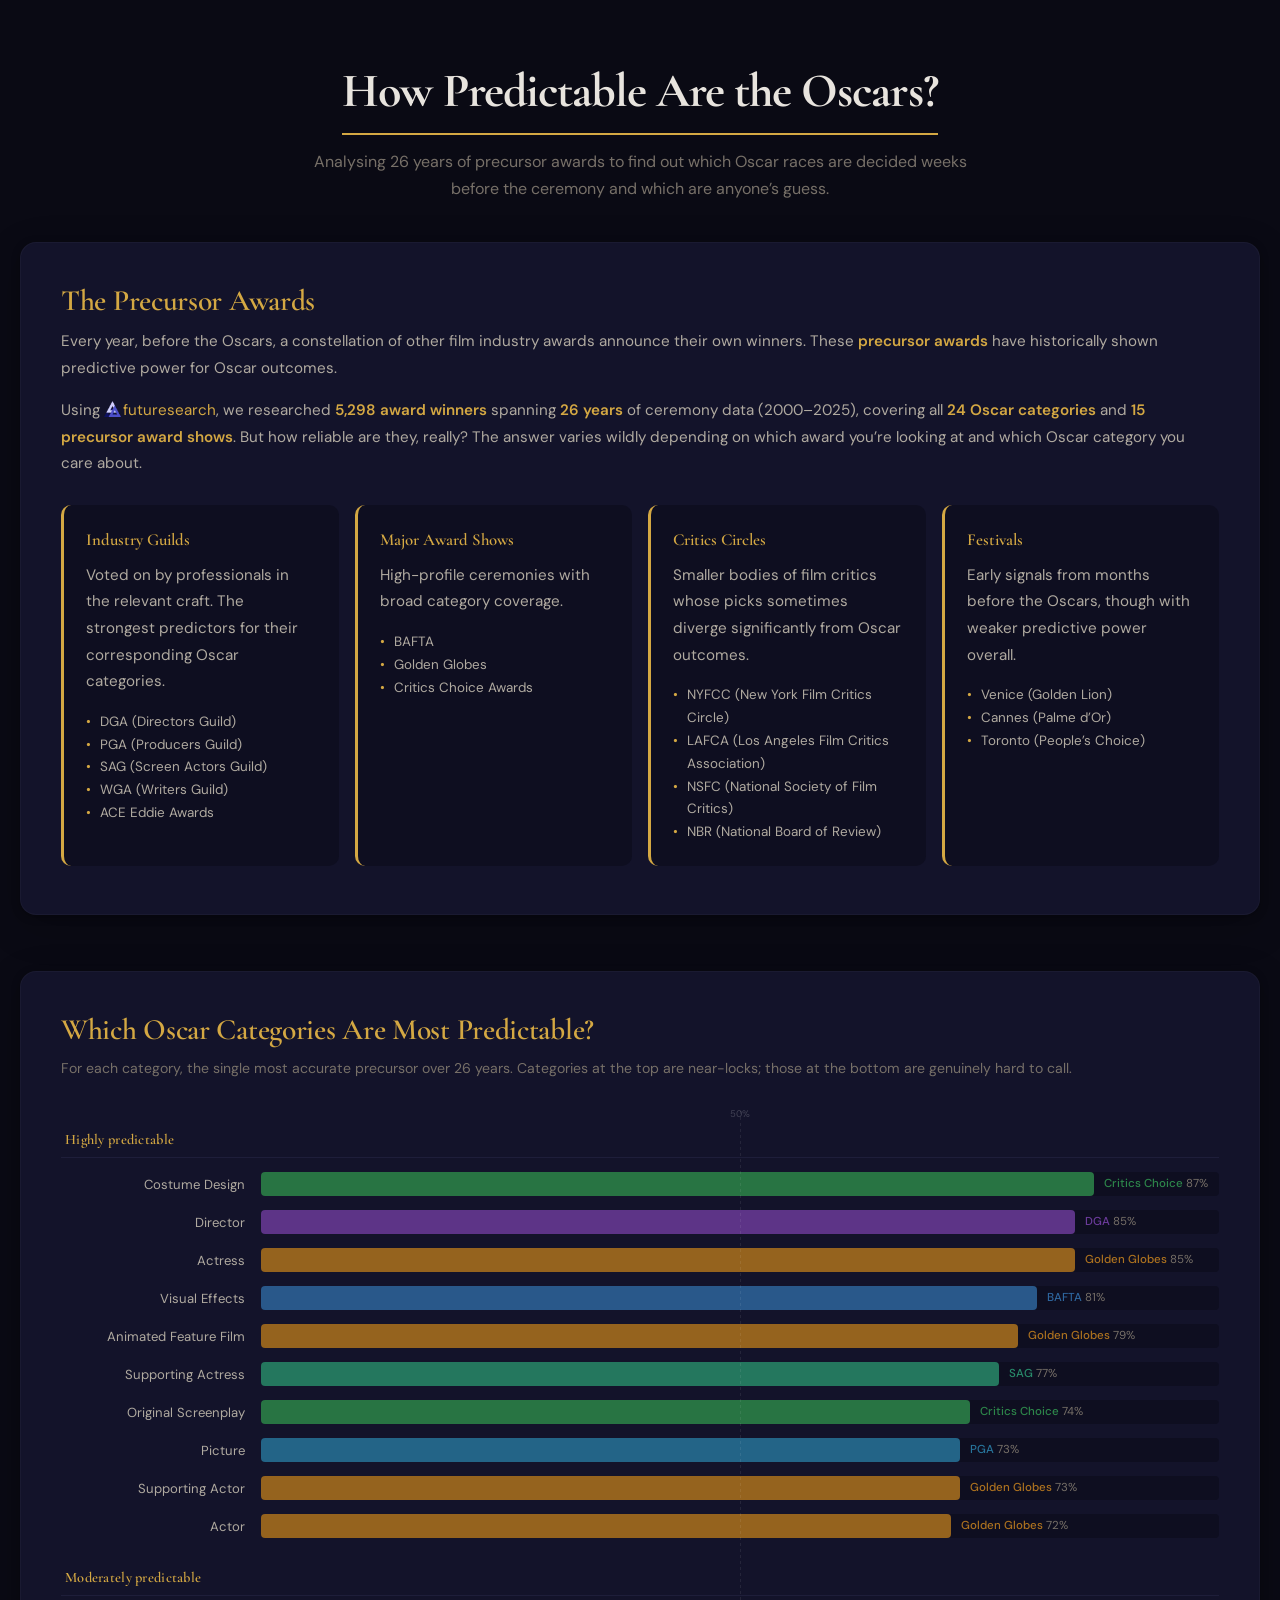
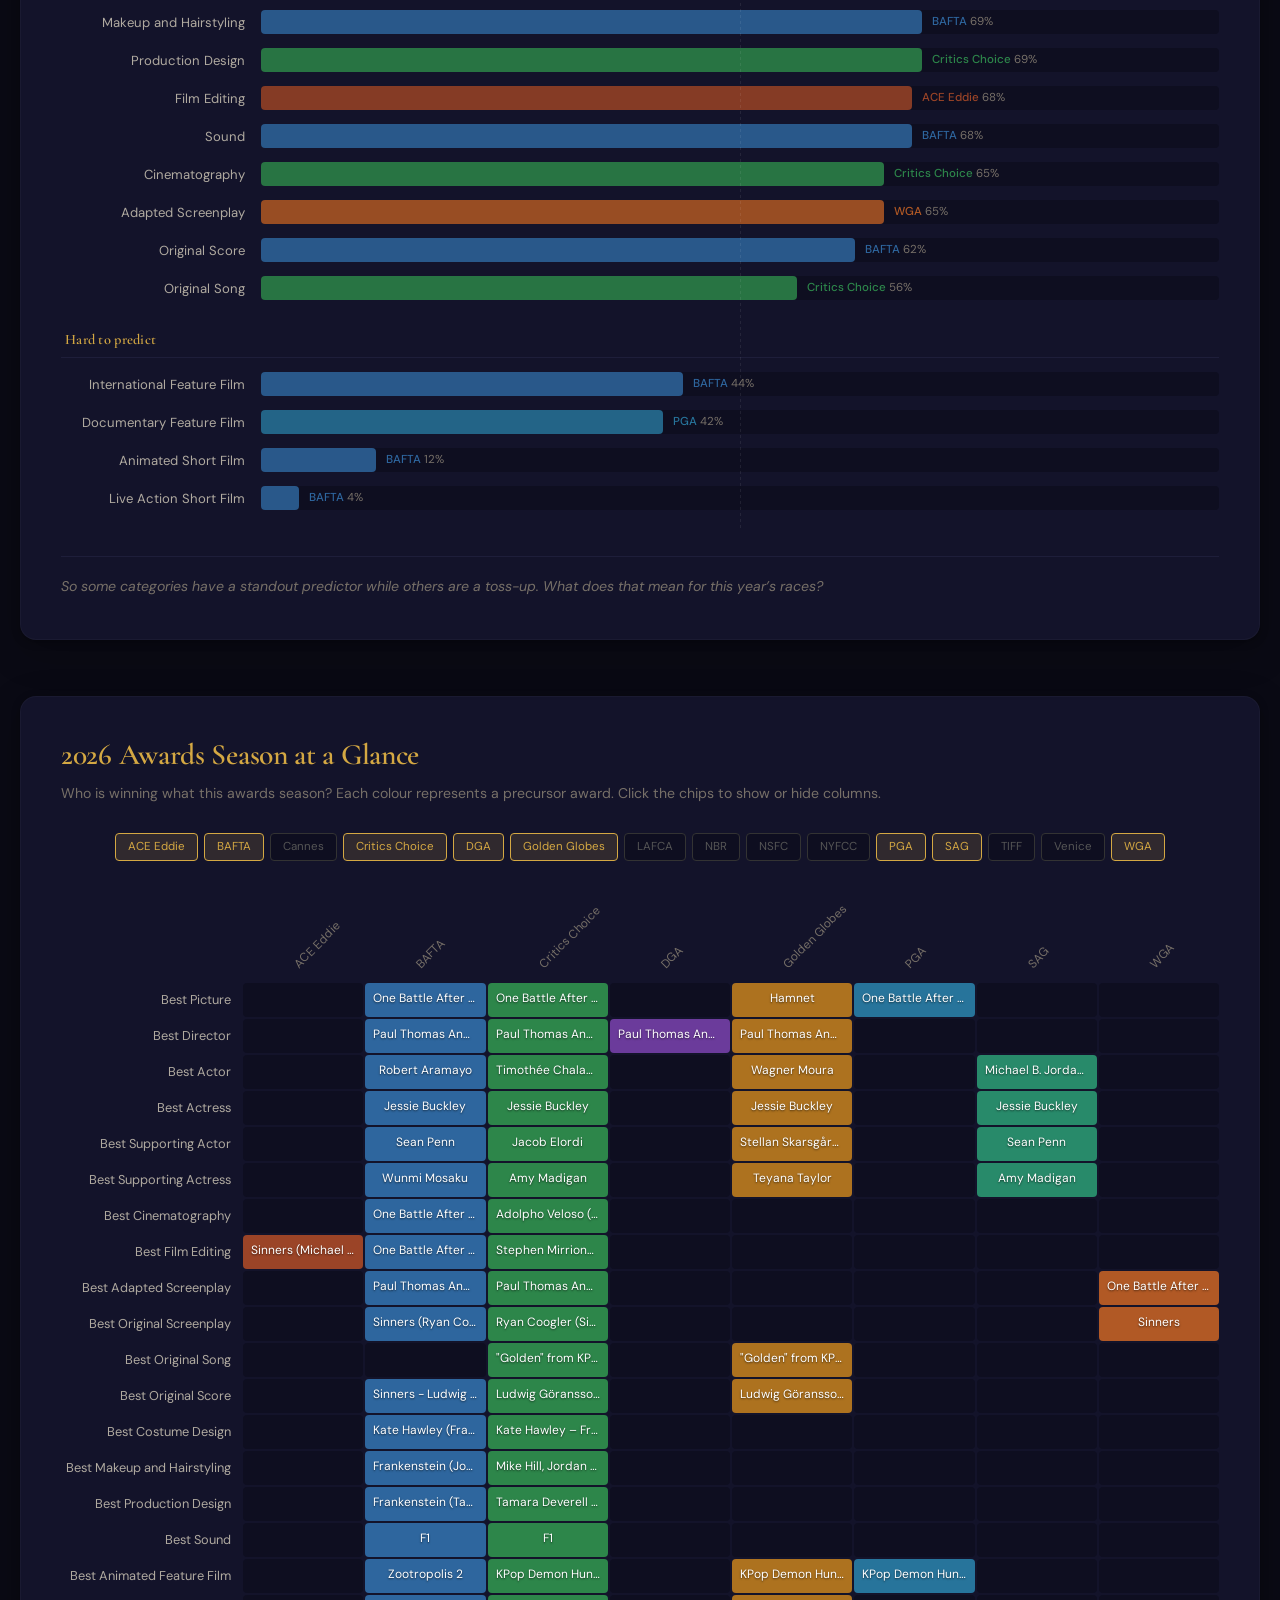
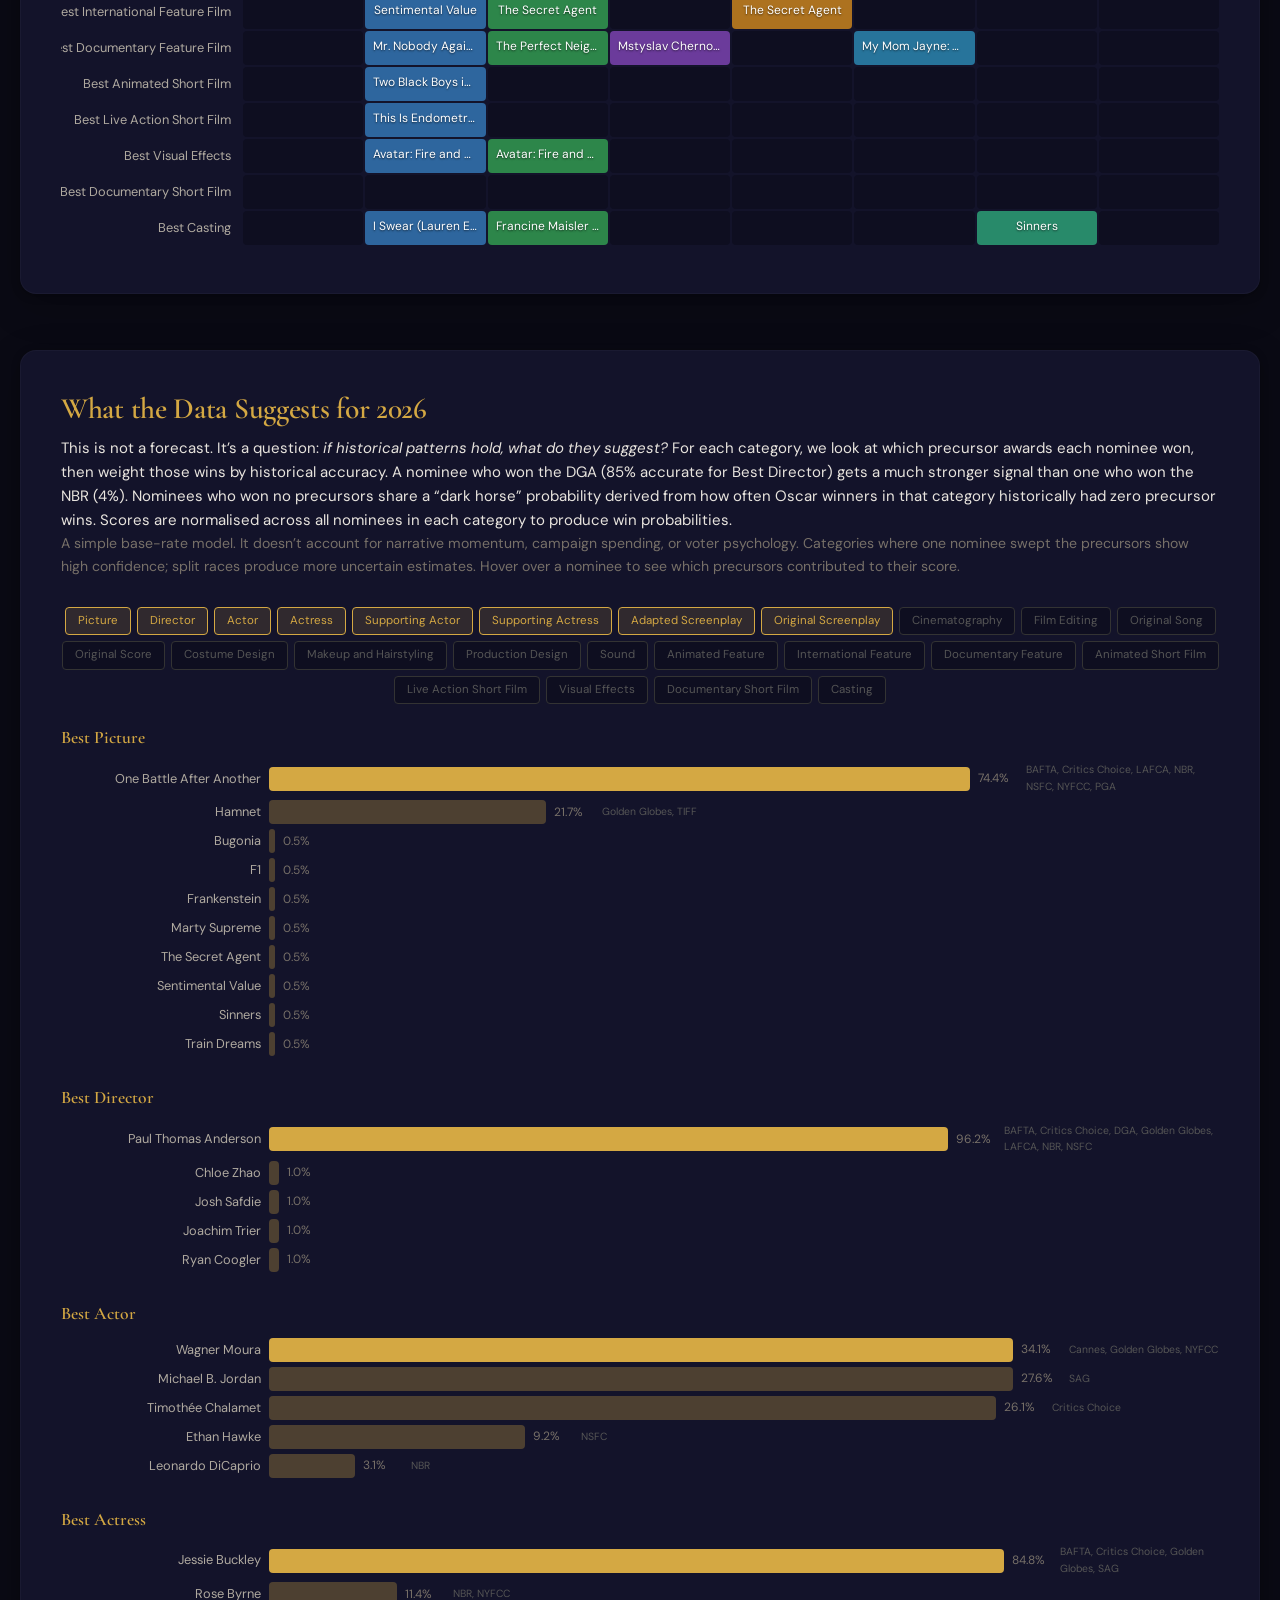
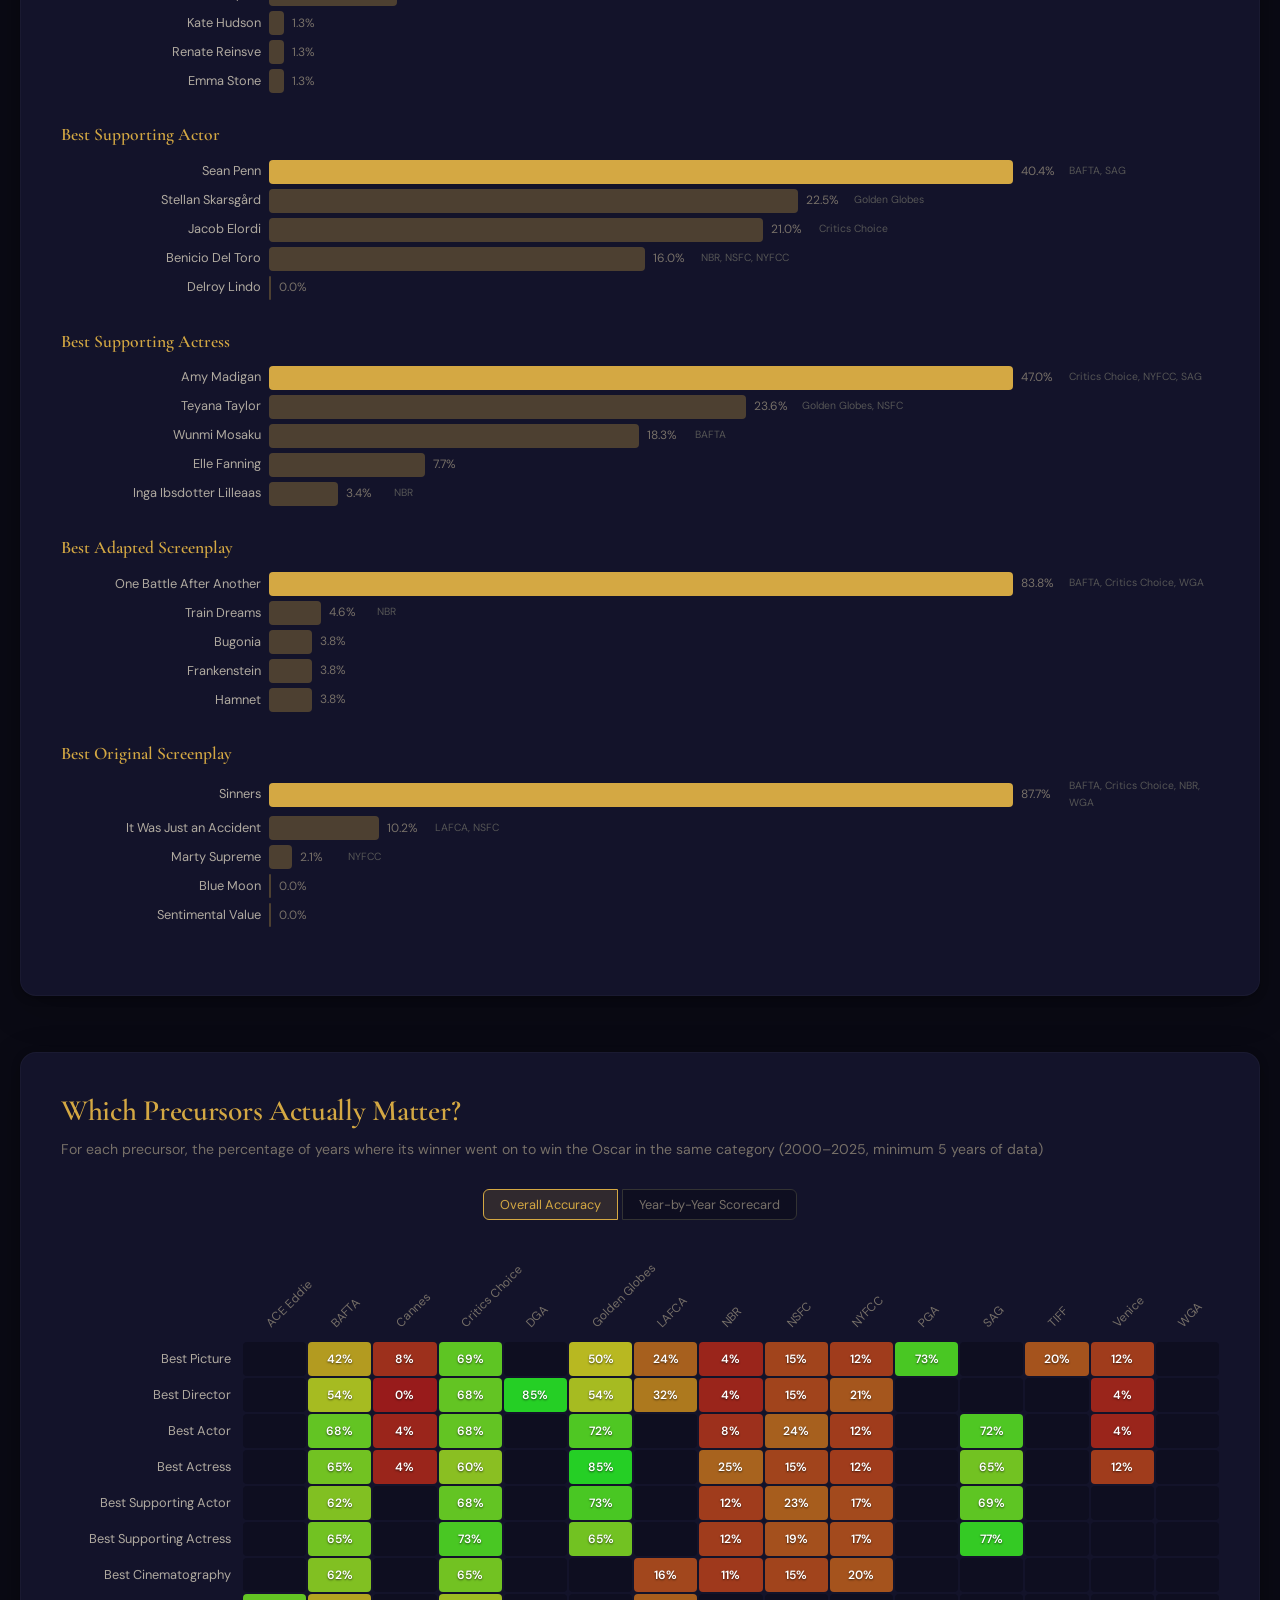
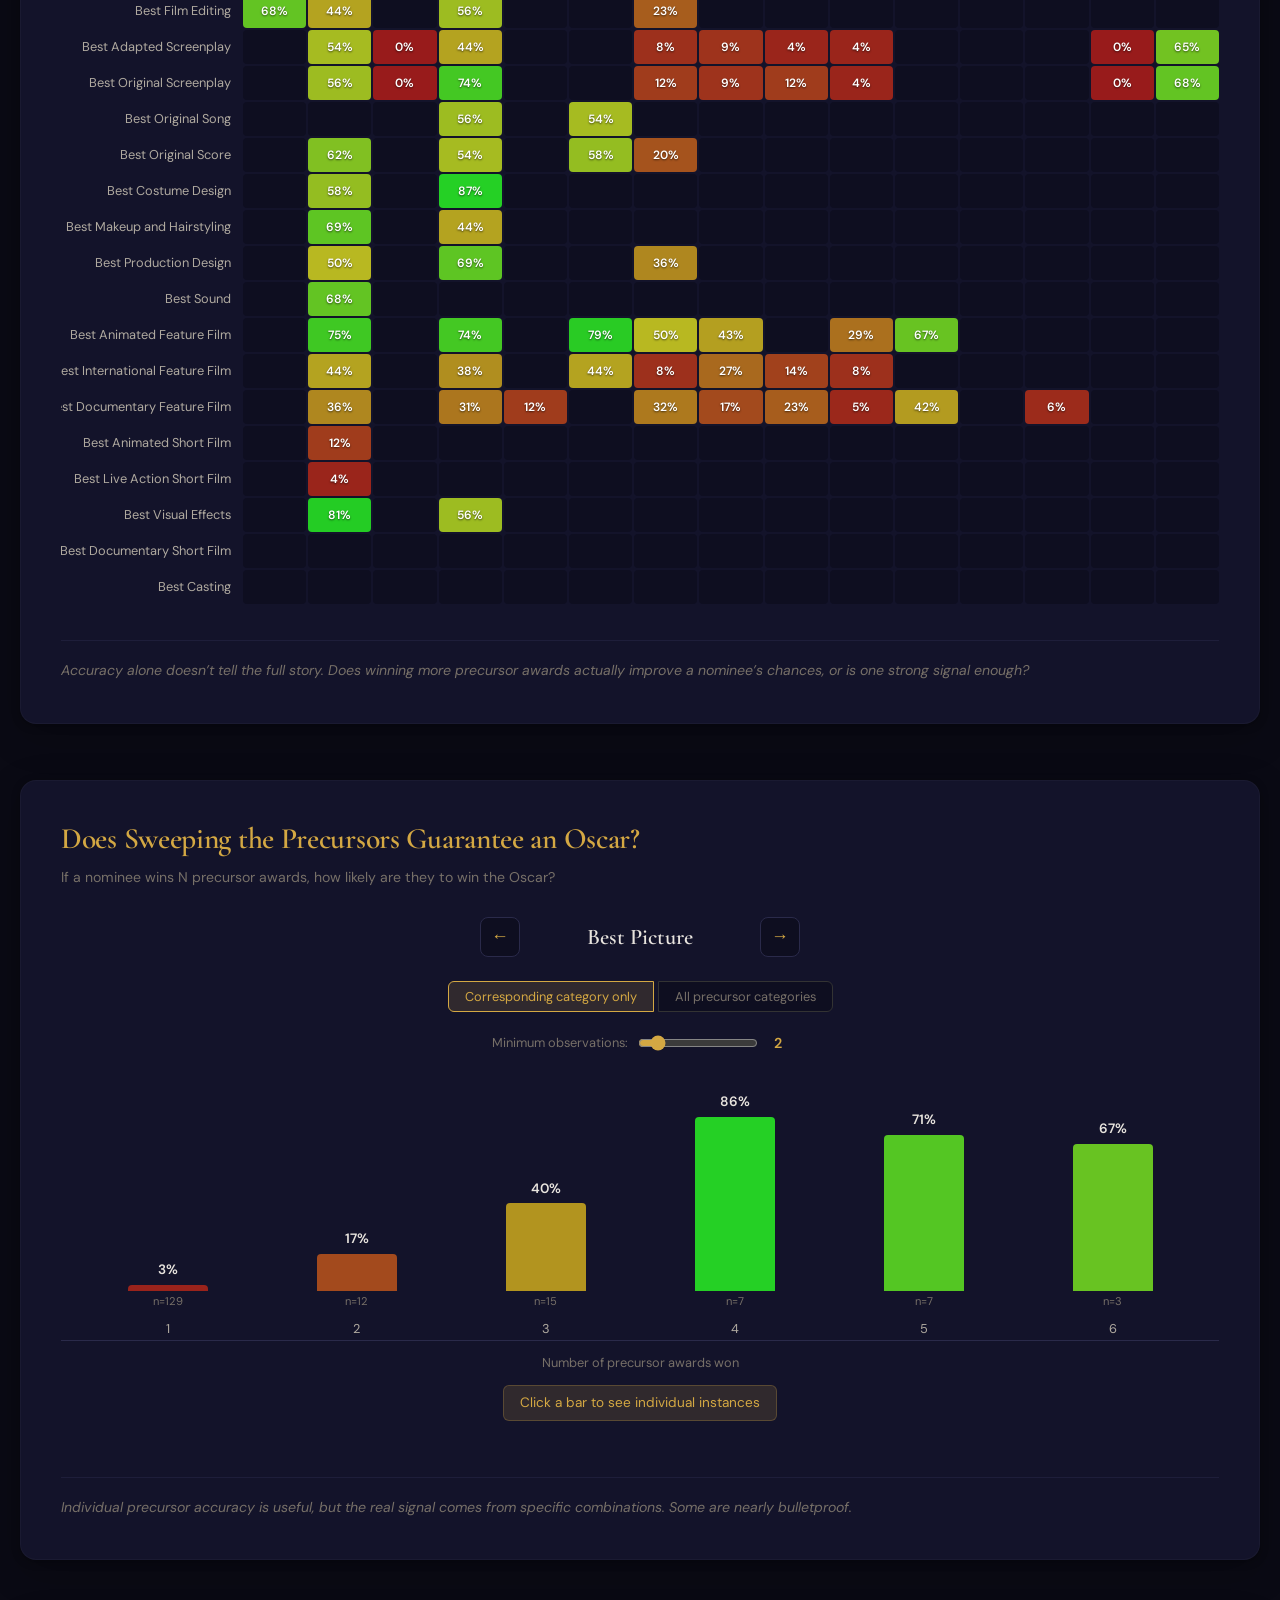
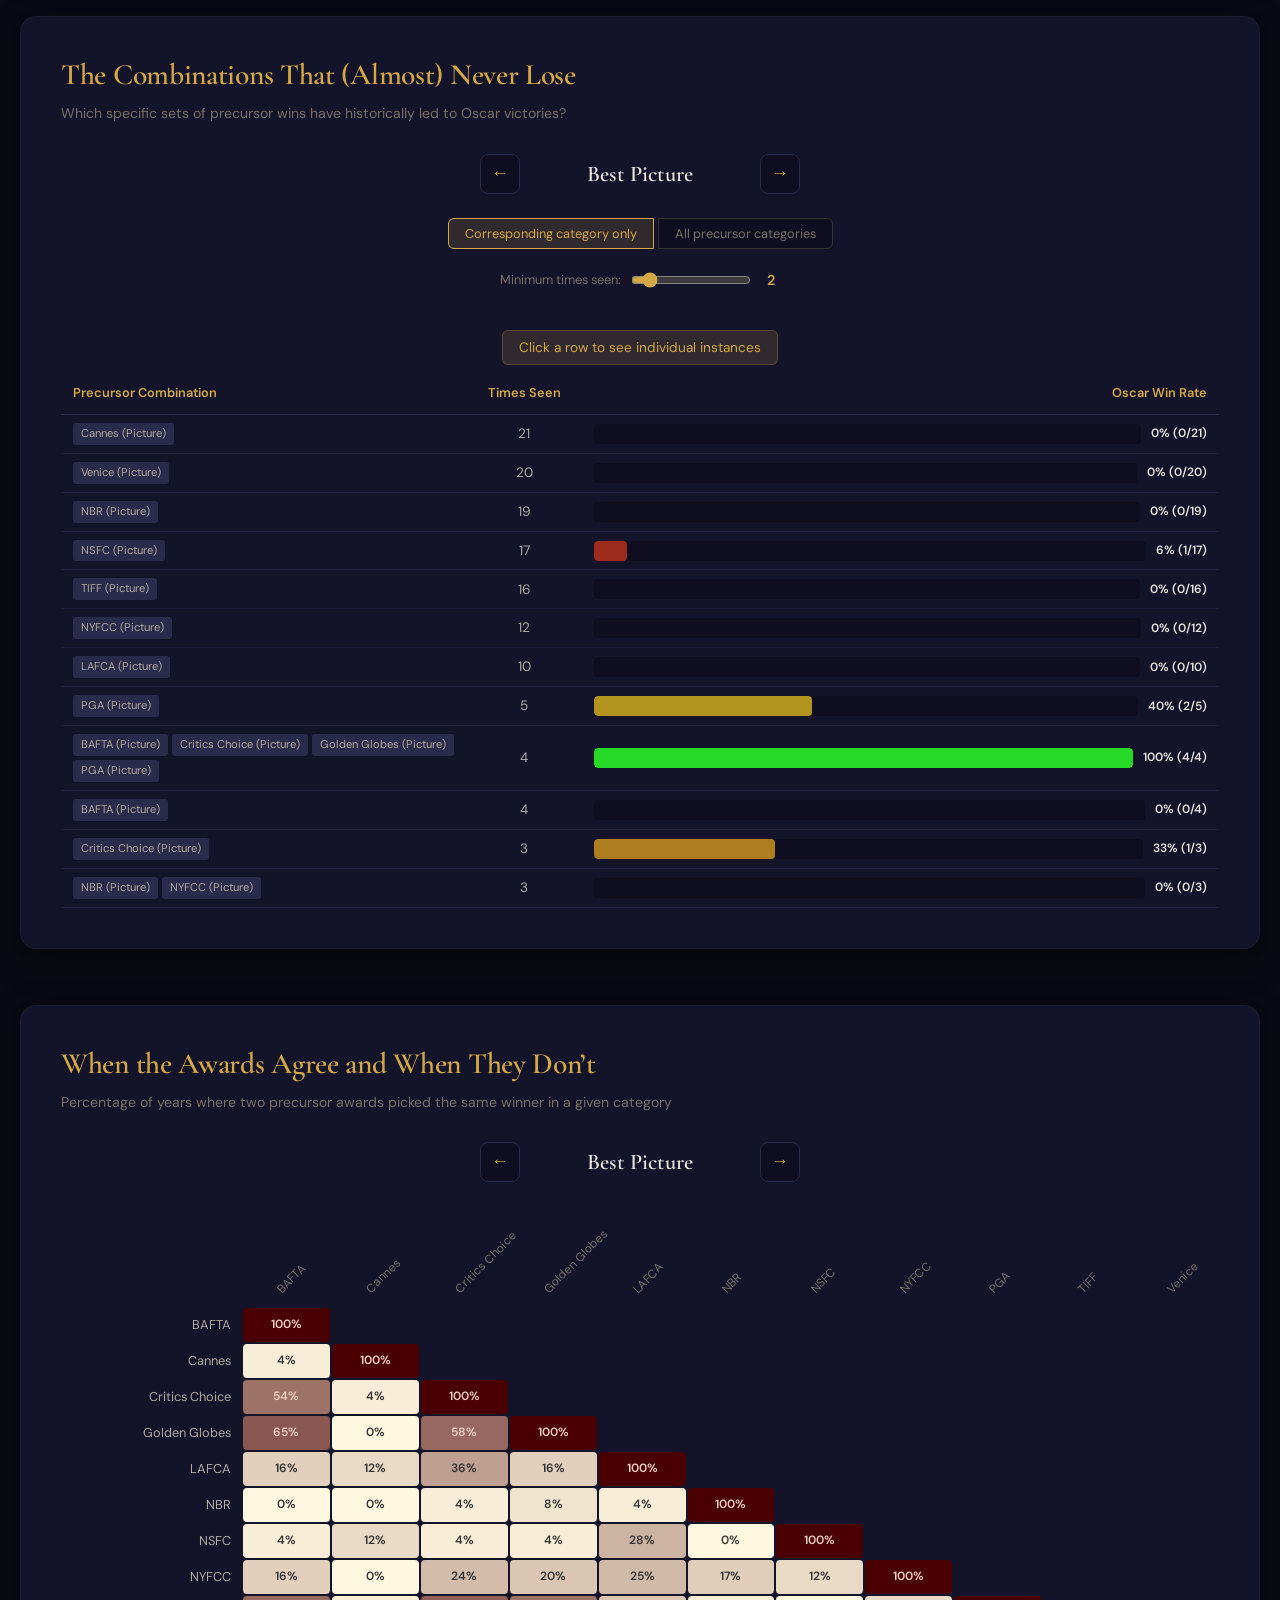
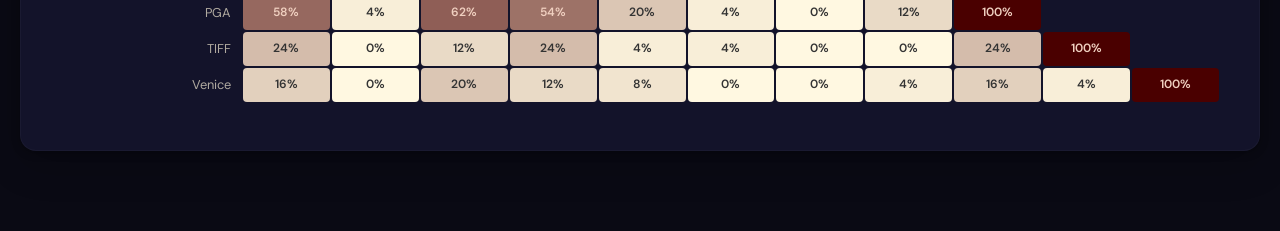
==== commit 76083f3d: "update design" ====
--- a/docs/index.html
+++ b/docs/index.html
@@ -4,6 +4,9 @@
   <meta charset="UTF-8">
   <meta name="viewport" content="width=device-width, initial-scale=1.0">
   <title>How Predictable Are the Oscars?</title>
+  <link rel="preconnect" href="https://fonts.googleapis.com">
+  <link rel="preconnect" href="https://fonts.gstatic.com" crossorigin>
+  <link href="https://fonts.googleapis.com/css2?family=Cormorant+Garamond:ital,wght@0,400;0,600;0,700;1,400&family=DM+Sans:wght@400;500;600&display=swap" rel="stylesheet">
   <link rel="stylesheet" href="style.css">
 </head>
 <body>
@@ -18,7 +21,7 @@
       <h2>The Precursor Awards</h2>
       <p>Every year, before the Oscars, a constellation of other film industry awards announce their own winners. These <strong>precursor awards</strong> have historically shown predictive power for Oscar outcomes.</p>
 
-      <p>Using <a href="https://futuresearch.ai" target="_blank" rel="noopener" class="futuresearch-link"><img src="futuresearch-logo.webp" alt="Futuresearch" class="inline-logo">futuresearch</a>, I researched <strong>5,298 award winners</strong> spanning <strong>26 years</strong> of ceremony data (2000&ndash;2025), covering all <strong>24 Oscar categories</strong> and <strong>15 precursor award shows</strong>. But how reliable are they, really? The answer varies wildly depending on which award you&rsquo;re looking at and which Oscar category you care about.</p>
+      <p>Using <a href="https://futuresearch.ai" target="_blank" rel="noopener" class="futuresearch-link"><img src="futuresearch-logo.webp" alt="Futuresearch" class="inline-logo">futuresearch</a>, we researched <strong>5,298 award winners</strong> spanning <strong>26 years</strong> of ceremony data (2000&ndash;2025), covering all <strong>24 Oscar categories</strong> and <strong>15 precursor award shows</strong>. But how reliable are they, really? The answer varies wildly depending on which award you&rsquo;re looking at and which Oscar category you care about.</p>
 
       <div class="intro-grid">
         <div class="intro-group">
--- a/docs/style.css
+++ b/docs/style.css
@@ -5,32 +5,55 @@
   padding: 0;
 }
 
+:root {
+  --gold: #d4a843;
+  --gold-dim: rgba(212, 168, 67, 0.15);
+  --gold-glow: rgba(212, 168, 67, 0.25);
+  --bg-deep: #0a0a14;
+  --bg-card: #13132a;
+  --bg-inset: #0e0e20;
+  --bg-hover: #1a1a38;
+  --border-subtle: #1e1e3a;
+  --border-mid: #2a2a4a;
+  --text-primary: #e8e4de;
+  --text-secondary: #b0aaA0;
+  --text-muted: #777068;
+  --font-display: "Cormorant Garamond", "Georgia", serif;
+  --font-body: "DM Sans", -apple-system, BlinkMacSystemFont, "Segoe UI", sans-serif;
+}
+
 body {
-  background: #0a0a1a;
-  color: #e0e0e0;
-  font-family: -apple-system, BlinkMacSystemFont, "Segoe UI", Roboto, Helvetica, Arial, sans-serif;
-  line-height: 1.5;
+  background: var(--bg-deep);
+  color: var(--text-primary);
+  font-family: var(--font-body);
+  font-size: 15px;
+  line-height: 1.6;
   min-height: 100vh;
-  padding: 0 20px 60px;
+  padding: 0 20px 80px;
+  -webkit-font-smoothing: antialiased;
 }
 
 /* === Header === */
 header {
   text-align: center;
-  padding: 48px 0 32px;
+  padding: 64px 0 40px;
+  position: relative;
 }
 
 header h1 {
-  font-size: 2.2rem;
+  font-family: var(--font-display);
+  font-size: 3rem;
   font-weight: 700;
-  color: #e0e0e0;
+  color: var(--text-primary);
+  letter-spacing: -0.02em;
+  line-height: 1.15;
   display: inline-block;
-  padding-bottom: 10px;
-  border-bottom: 3px solid #d4a843;
+  padding-bottom: 14px;
+  border-bottom: 2px solid var(--gold);
 }
 
 .futuresearch-link {
-  color: #d4a843;
+  color: var(--gold);
   text-decoration: none;
 }
 
@@ -51,68 +74,82 @@
   margin: 0 auto;
   display: flex;
   flex-direction: column;
-  gap: 48px;
+  gap: 56px;
 }
 
 /* === Card / Section === */
 .card {
-  background: #1a1a2e;
-  border-radius: 12px;
-  padding: 32px;
-  box-shadow: 0 4px 24px rgba(0, 0, 0, 0.4);
+  background: var(--bg-card);
+  border-radius: 16px;
+  padding: 40px;
+  box-shadow:
+    0 2px 8px rgba(0, 0, 0, 0.3),
+    0 12px 40px rgba(0, 0, 0, 0.2);
+  border: 1px solid rgba(255, 255, 255, 0.03);
 }
 
 .card h2 {
-  color: #d4a843;
-  font-size: 1.5rem;
-  font-weight: 600;
-  margin-bottom: 6px;
+  font-family: var(--font-display);
+  color: var(--gold);
+  font-size: 1.85rem;
+  font-weight: 600;
+  margin-bottom: 8px;
+  letter-spacing: -0.01em;
+  line-height: 1.25;
 }
 
 .card .subtitle {
-  color: #999;
-  font-size: 0.9rem;
-  margin-bottom: 24px;
+  color: var(--text-muted);
+  font-size: 0.88rem;
+  margin-bottom: 28px;
+  line-height: 1.65;
 }
 
 /* === Intro Section === */
 #intro-section p {
-  color: #ccc;
+  color: var(--text-secondary);
   font-size: 0.95rem;
-  line-height: 1.7;
+  line-height: 1.75;
   margin-bottom: 16px;
 }
 
 #intro-section p strong {
-  color: #d4a843;
+  color: var(--gold);
+  font-weight: 600;
 }
 
 .intro-grid {
   display: grid;
   grid-template-columns: repeat(auto-fit, minmax(260px, 1fr));
   gap: 16px;
-  margin: 24px 0;
+  margin: 28px 0 8px;
 }
 
 .intro-group {
-  background: #12122a;
-  border-radius: 8px;
-  padding: 20px;
-  border-left: 3px solid #d4a843;
+  background: var(--bg-inset);
+  border-radius: 10px;
+  padding: 22px;
+  border-left: 3px solid var(--gold);
+  transition: border-color 0.2s ease;
+}
+
+.intro-group:hover {
+  border-left-color: #e8c060;
 }
 
 .intro-group h3 {
-  color: #d4a843;
-  font-size: 0.95rem;
+  font-family: var(--font-display);
+  color: var(--gold);
+  font-size: 1.05rem;
   font-weight: 600;
   margin-bottom: 8px;
 }
 
 .intro-group p {
-  color: #aaa;
-  font-size: 0.85rem;
-  line-height: 1.6;
-  margin-bottom: 8px;
+  color: var(--text-muted);
+  font-size: 0.84rem;
+  line-height: 1.65;
+  margin-bottom: 10px;
 }
 
 .intro-group ul {
@@ -122,16 +159,16 @@
 }
 
 .intro-group ul li {
-  color: #ccc;
-  font-size: 0.85rem;
-  line-height: 1.6;
+  color: var(--text-secondary);
+  font-size: 0.84rem;
+  line-height: 1.7;
   padding-left: 14px;
   position: relative;
 }
 
 .intro-group ul li::before {
   content: "\2022";
-  color: #d4a843;
+  color: var(--gold);
   position: absolute;
   left: 0;
 }
@@ -146,10 +183,10 @@
 }
 
 .nav-btn {
-  background: #2a2a4a;
-  border: 1px solid #3a3a5a;
-  color: #d4a843;
-  font-size: 1.2rem;
+  background: var(--bg-inset);
+  border: 1px solid var(--border-mid);
+  color: var(--gold);
+  font-size: 1.1rem;
   width: 40px;
   height: 40px;
   border-radius: 8px;
@@ -157,18 +194,20 @@
   display: flex;
   align-items: center;
   justify-content: center;
-  transition: background 0.2s, border-color 0.2s;
+  transition: background 0.2s, border-color 0.2s, transform 0.15s;
 }
 
 .nav-btn:hover {
-  background: #3a3a5a;
-  border-color: #d4a843;
+  background: var(--bg-hover);
+  border-color: var(--gold);
+  transform: scale(1.05);
 }
 
 .nav-label {
-  font-size: 1.3rem;
-  font-weight: 600;
-  color: #e0e0e0;
+  font-family: var(--font-display);
+  font-size: 1.4rem;
+  font-weight: 600;
+  color: var(--text-primary);
   min-width: 200px;
   text-align: center;
 }
@@ -198,7 +237,7 @@
   justify-content: flex-end;
   padding-right: 10px;
   font-size: 0.8rem;
-  color: #ccc;
+  color: var(--text-secondary);
   white-space: nowrap;
   min-height: 34px;
 }
@@ -217,7 +256,7 @@
   transform-origin: bottom left;
   white-space: nowrap;
   font-size: 0.75rem;
-  color: #bbb;
+  color: var(--text-muted);
 }
 
 /* Corner cell (top-left) */
@@ -232,7 +271,7 @@
   justify-content: center;
   min-width: 46px;
   min-height: 34px;
-  border-radius: 3px;
+  border-radius: 4px;
   font-size: 0.75rem;
   font-weight: 600;
   color: #fff;
@@ -242,14 +281,14 @@
 }
 
 .heatmap-grid .cell:hover {
-  transform: scale(1.15);
-  box-shadow: 0 0 8px rgba(255, 255, 255, 0.2);
+  transform: scale(1.12);
+  box-shadow: 0 0 10px rgba(255, 255, 255, 0.15);
   z-index: 10;
   position: relative;
 }
 
 .heatmap-grid .cell.empty {
-  background: #15152a;
+  background: var(--bg-inset);
   color: transparent;
 }
 
@@ -266,10 +305,10 @@
   padding: 4px 8px;
   min-width: 140px;
   min-height: 34px;
-  background: #252545;
-  border-radius: 3px;
+  background: var(--bg-hover);
+  border-radius: 4px;
   font-size: 0.7rem;
-  color: #d4a843;
+  color: var(--gold);
   text-align: center;
   line-height: 1.2;
   font-weight: 500;
@@ -284,7 +323,7 @@
 }
 
 .heatmap-grid .cell.no-data {
-  background: #1e1e35;
+  background: var(--bg-inset);
   color: transparent;
 }
 
@@ -295,7 +334,7 @@
   justify-content: flex-end;
   padding-right: 10px;
   font-size: 0.8rem;
-  color: #d4a843;
+  color: var(--gold);
   font-weight: 600;
   white-space: nowrap;
   min-height: 34px;
@@ -307,11 +346,11 @@
   justify-content: center;
   min-width: 46px;
   min-height: 34px;
-  border-radius: 3px;
+  border-radius: 4px;
   font-size: 0.8rem;
   font-weight: 700;
-  color: #d4a843;
-  background: #252545;
+  color: var(--gold);
+  background: var(--bg-hover);
 }
 
 .heatmap-grid .summary-oscar {
@@ -322,19 +361,20 @@
 /* === Tooltip === */
 .tooltip {
   position: fixed;
-  background: #2a2a4a;
-  color: #e0e0e0;
-  border: 1px solid #d4a843;
-  border-radius: 6px;
-  padding: 8px 12px;
+  background: #1e1e3e;
+  color: var(--text-primary);
+  border: 1px solid var(--gold);
+  border-radius: 8px;
+  padding: 10px 14px;
   font-size: 0.8rem;
-  line-height: 1.4;
+  line-height: 1.5;
   pointer-events: none;
   opacity: 0;
   transition: opacity 0.15s ease;
   z-index: 1000;
-  max-width: 320px;
-  box-shadow: 0 4px 12px rgba(0, 0, 0, 0.5);
+  max-width: 340px;
+  box-shadow: 0 8px 24px rgba(0, 0, 0, 0.5);
+  backdrop-filter: blur(8px);
 }
 
 .tooltip.visible {
@@ -355,17 +395,17 @@
 
 /* === Scrollbar === */
 .heatmap-container::-webkit-scrollbar {
-  height: 8px;
+  height: 6px;
 }
 
 .heatmap-container::-webkit-scrollbar-track {
-  background: #15152a;
-  border-radius: 4px;
+  background: var(--bg-inset);
+  border-radius: 3px;
 }
 
 .heatmap-container::-webkit-scrollbar-thumb {
-  background: #3a3a5a;
-  border-radius: 4px;
+  background: var(--border-mid);
+  border-radius: 3px;
 }
 
 .heatmap-container::-webkit-scrollbar-thumb:hover {
@@ -388,35 +428,35 @@
 
 .predictions-table th {
   text-align: left;
-  color: #d4a843;
+  color: var(--gold);
   font-size: 0.8rem;
   font-weight: 600;
   padding: 10px 12px;
-  border-bottom: 1px solid #333;
+  border-bottom: 1px solid var(--border-mid);
 }
 
 .predictions-table td {
   padding: 8px 12px;
   font-size: 0.85rem;
-  color: #ccc;
-  border-bottom: 1px solid #1e1e3a;
+  color: var(--text-secondary);
+  border-bottom: 1px solid var(--border-subtle);
 }
 
 .predictions-table td:first-child {
-  color: #d4a843;
+  color: var(--gold);
   font-weight: 600;
   white-space: nowrap;
   width: 140px;
 }
 
 .predictions-table tr:hover td {
-  background: #1e1e3a;
+  background: var(--bg-hover);
 }
 
 .predictions-no-data {
   text-align: center;
   padding: 40px;
-  color: #666;
+  color: var(--text-muted);
 }
 
 /* === Award Selector === */
@@ -429,9 +469,9 @@
 }
 
 .award-selector .award-chip {
-  background: rgba(212, 168, 67, 0.15);
-  color: #d4a843;
-  border: 1px solid #d4a843;
+  background: var(--gold-dim);
+  color: var(--gold);
+  border: 1px solid var(--gold);
   padding: 4px 12px;
   font-size: 0.72rem;
   border-radius: 4px;
@@ -441,22 +481,22 @@
 }
 
 .award-selector .award-chip.inactive {
-  background: #12122a;
+  background: var(--bg-inset);
   color: #555;
   border-color: #333;
 }
 
 .award-selector .award-chip:hover {
-  background: rgba(212, 168, 67, 0.25);
-  color: #d4a843;
-  border-color: #d4a843;
+  background: var(--gold-glow);
+  color: var(--gold);
+  border-color: var(--gold);
 }
 
 /* Prediction grid cells */
 .heatmap-grid .pred-cell {
   line-height: 30px;
   font-size: 0.75rem;
-  border-radius: 3px;
+  border-radius: 4px;
   overflow: hidden;
   text-overflow: ellipsis;
   white-space: nowrap;
@@ -468,26 +508,27 @@
 }
 
 .heatmap-grid .pred-cell.no-data {
-  background: #12122a;
+  background: var(--bg-inset);
   color: transparent;
 }
 
 /* === Forecast Section === */
 .forecast-category {
-  margin-bottom: 24px;
+  margin-bottom: 28px;
 }
 
 .forecast-category h3 {
-  font-size: 0.95rem;
-  color: #d4a843;
-  margin: 0 0 8px 0;
+  font-family: var(--font-display);
+  font-size: 1.1rem;
+  color: var(--gold);
+  margin: 0 0 10px 0;
   font-weight: 600;
 }
 
 .forecast-nominee {
   display: flex;
   align-items: center;
-  margin-bottom: 4px;
+  margin-bottom: 5px;
   gap: 8px;
 }
 
@@ -496,7 +537,7 @@
   min-width: 200px;
   font-size: 0.8rem;
   text-align: right;
-  color: #ccc;
+  color: var(--text-secondary);
   overflow: hidden;
   text-overflow: ellipsis;
   white-space: nowrap;
@@ -511,29 +552,29 @@
 
 .forecast-bar {
   height: 24px;
-  border-radius: 3px;
-  background: #d4a843;
+  border-radius: 4px;
+  background: var(--gold);
   min-width: 2px;
-  transition: width 0.3s ease;
+  transition: width 0.4s cubic-bezier(0.22, 0.61, 0.36, 1);
 }
 
 .forecast-bar.frontrunner {
-  background: #d4a843;
+  background: var(--gold);
 }
 
 .forecast-bar.other {
-  background: rgba(212, 168, 67, 0.35);
+  background: rgba(212, 168, 67, 0.3);
 }
 
 .forecast-pct {
   font-size: 0.75rem;
-  color: #999;
+  color: var(--text-muted);
   min-width: 40px;
 }
 
 .forecast-precursors {
   font-size: 0.65rem;
-  color: #666;
+  color: #555;
   min-width: 150px;
 }
 
@@ -546,11 +587,12 @@
 }
 
 .toggle-btn {
-  background: #12122a;
-  color: #888;
+  background: var(--bg-inset);
+  color: var(--text-muted);
   border: 1px solid #333;
   padding: 6px 16px;
   font-size: 0.8rem;
+  font-family: var(--font-body);
   cursor: pointer;
   transition: all 0.2s ease;
 }
@@ -564,14 +606,14 @@
 }
 
 .toggle-btn.active {
-  background: rgba(212, 168, 67, 0.15);
-  color: #d4a843;
-  border-color: #d4a843;
+  background: var(--gold-dim);
+  color: var(--gold);
+  border-color: var(--gold);
 }
 
 .toggle-btn:hover:not(.active) {
-  background: #1a1a3a;
-  color: #bbb;
+  background: var(--bg-hover);
+  color: var(--text-secondary);
 }
 
 /* === Threshold Slider === */
@@ -584,17 +626,17 @@
 }
 
 .threshold-row label {
-  color: #999;
+  color: var(--text-muted);
   font-size: 0.8rem;
 }
 
 .threshold-row input[type="range"] {
   width: 120px;
-  accent-color: #d4a843;
+  accent-color: var(--gold);
 }
 
 .threshold-row span {
-  color: #d4a843;
+  color: var(--gold);
   font-weight: 600;
   font-size: 0.9rem;
   min-width: 20px;
@@ -618,7 +660,7 @@
   gap: 16px;
   height: 250px;
   padding: 0 20px;
-  border-bottom: 1px solid #333;
+  border-bottom: 1px solid var(--border-mid);
   position: relative;
 }
 
@@ -652,39 +694,39 @@
 .bar-label-top {
   font-size: 0.85rem;
   font-weight: 600;
-  color: #e0e0e0;
+  color: var(--text-primary);
   margin-bottom: 4px;
 }
 
 .bar-label-n {
   font-size: 0.7rem;
-  color: #888;
+  color: var(--text-muted);
   margin-top: 2px;
 }
 
 .bar-x-label {
   font-size: 0.8rem;
-  color: #ccc;
+  color: var(--text-secondary);
   margin-top: 8px;
   text-align: center;
 }
 
 .chart-x-title {
   text-align: center;
-  color: #888;
+  color: var(--text-muted);
   font-size: 0.8rem;
   margin-top: 12px;
 }
 
 .click-hint {
   text-align: center;
-  color: #d4a843;
+  color: var(--gold);
   font-size: 0.85rem;
   margin-top: 12px;
   margin-bottom: 8px;
   padding: 6px 16px;
-  background: rgba(212, 168, 67, 0.1);
-  border: 1px solid rgba(212, 168, 67, 0.25);
+  background: var(--gold-dim);
+  border: 1px solid var(--gold-glow);
   border-radius: 6px;
   display: table;
   margin-left: auto;
@@ -693,14 +735,14 @@
 }
 
 .bar-active {
-  outline: 2px solid #d4a843;
+  outline: 2px solid var(--gold);
   outline-offset: 2px;
 }
 
 .count-detail-panel {
   display: none;
   margin-top: 16px;
-  background: #1e1e3a;
+  background: var(--bg-hover);
   border-radius: 8px;
   padding: 12px;
   max-height: 300px;
@@ -716,7 +758,7 @@
   align-items: center;
   justify-content: center;
   height: 250px;
-  color: #666;
+  color: var(--text-muted);
 }
 
 /* === Combinations Table === */
@@ -738,11 +780,11 @@
 
 .combos-table th {
   text-align: left;
-  color: #d4a843;
+  color: var(--gold);
   font-size: 0.8rem;
   font-weight: 600;
   padding: 10px 12px;
-  border-bottom: 1px solid #333;
+  border-bottom: 1px solid var(--border-mid);
 }
 
 .combos-table th:last-child,
@@ -753,12 +795,12 @@
 .combos-table td {
   padding: 8px 12px;
   font-size: 0.85rem;
-  color: #ccc;
-  border-bottom: 1px solid #1e1e3a;
+  color: var(--text-secondary);
+  border-bottom: 1px solid var(--border-subtle);
 }
 
 .combos-table tr:hover td {
-  background: #1e1e3a;
+  background: var(--bg-hover);
 }
 
 .combo-tags {
@@ -768,8 +810,8 @@
 }
 
 .combo-tag {
-  background: #2a2a4a;
-  color: #ccc;
+  background: var(--border-mid);
+  color: var(--text-secondary);
   font-size: 0.7rem;
   padding: 2px 8px;
   border-radius: 3px;
@@ -777,8 +819,8 @@
 }
 
 .combo-bar-bg {
-  background: #1a1a2e;
-  border-radius: 3px;
+  background: var(--bg-inset);
+  border-radius: 4px;
   height: 20px;
   width: 100%;
   min-width: 120px;
@@ -788,7 +830,7 @@
 
 .combo-bar-fill {
   height: 100%;
-  border-radius: 3px;
+  border-radius: 4px;
   transition: width 0.3s ease;
 }
 
@@ -802,17 +844,17 @@
   flex-shrink: 0;
   font-size: 0.75rem;
   font-weight: 600;
-  color: #e0e0e0;
+  color: var(--text-primary);
   white-space: nowrap;
 }
 
 /* Expandable combo rows */
 .combo-row:hover td {
-  background: #1e1e3a;
+  background: var(--bg-hover);
 }
 
 .combo-row.expanded td {
-  background: #1e1e3a;
+  background: var(--bg-hover);
   border-bottom-color: transparent;
 }
 
@@ -826,8 +868,8 @@
 
 .combo-detail-row td {
   padding: 0 12px 12px;
-  background: #1e1e3a;
-  border-bottom: 1px solid #333;
+  background: var(--bg-hover);
+  border-bottom: 1px solid var(--border-mid);
 }
 
 .combo-detail-table {
@@ -843,13 +885,13 @@
 .combo-detail-table td {
   padding: 6px 12px;
   font-size: 0.8rem;
-  color: #bbb;
-  border-bottom: 1px solid #1a1a2e;
+  color: var(--text-muted);
+  border-bottom: 1px solid var(--bg-card);
   background: transparent;
 }
 
 .combo-detail-table td:first-child {
-  color: #d4a843;
+  color: var(--gold);
   font-weight: 600;
   width: 60px;
 }
@@ -862,51 +904,117 @@
 .combos-no-data {
   text-align: center;
   padding: 40px;
-  color: #666;
+  color: var(--text-muted);
 }
 
 /* === Header subtitle === */
 .header-subtitle {
-  color: #999;
+  color: var(--text-muted);
   font-size: 1rem;
   max-width: 700px;
-  margin: 12px auto 0;
+  margin: 14px auto 0;
   text-align: center;
-  line-height: 1.6;
+  line-height: 1.65;
 }
 
 /* === Section Transitions === */
 .section-transition {
-  color: #999;
-  font-size: 0.9rem;
+  color: var(--text-muted);
+  font-size: 0.88rem;
   font-style: italic;
-  margin-top: 24px;
+  margin-top: 28px;
   margin-bottom: 0;
-  padding-top: 16px;
-  border-top: 1px solid #2a2a4a;
-  line-height: 1.6;
+  padding-top: 18px;
+  border-top: 1px solid var(--border-subtle);
+  line-height: 1.65;
 }
 
 /* === Predictability Bar Chart === */
 .predictability-container {
-  padding: 10px 0;
+  padding: 16px 0 8px;
+  position: relative;
+}
+
+/* 50% reference line */
+.predictability-container::before {
+  content: "50%";
+  position: absolute;
+  /* label-width (200px) + padding (14px) + 50% of remaining */
+  left: calc(200px + 14px);
+  right: 0;
+  top: 0;
+  bottom: 0;
+  /* The line itself: a pseudo-element can't easily do this,
+     so we use a border trick on the container */
+  pointer-events: none;
+  font-size: 0.65rem;
+  color: var(--text-muted);
+  opacity: 0;
+}
+
+.predictability-ref-line {
+  position: absolute;
+  left: 50%;
+  top: 0;
+  bottom: 0;
+  width: 1px;
+  background: var(--border-mid);
+  pointer-events: none;
+  opacity: 0.5;
+}
+
+.predictability-ref-label {
+  position: absolute;
+  left: 50%;
+  top: -18px;
+  transform: translateX(-50%);
+  font-size: 0.6rem;
+  color: var(--text-muted);
+  pointer-events: none;
+}
+
+.predictability-tier-label {
+  font-family: var(--font-display);
+  font-size: 0.9rem;
+  color: var(--gold);
+  font-weight: 600;
+  letter-spacing: 0.02em;
+  margin: 24px 0 10px;
+  padding-left: 4px;
+  padding-bottom: 6px;
+  border-bottom: 1px solid var(--border-subtle);
+}
+
+.predictability-tier-label:first-child {
+  margin-top: 4px;
 }
 
 .predictability-row {
   display: flex;
   align-items: center;
-  margin-bottom: 4px;
-  height: 28px;
+  margin-bottom: 6px;
+  height: 32px;
+  border-radius: 4px;
+  transition: background 0.15s ease;
+}
+
+.predictability-row:hover {
+  background: rgba(255, 255, 255, 0.02);
 }
 
 .predictability-label {
   width: 200px;
   min-width: 200px;
   text-align: right;
-  padding-right: 14px;
-  font-size: 0.8rem;
-  color: #ccc;
+  padding-right: 16px;
+  font-size: 0.82rem;
+  color: var(--text-secondary);
   white-space: nowrap;
+  transition: color 0.15s ease;
+}
+
+.predictability-row:hover .predictability-label {
+  color: var(--text-primary);
 }
 
 .predictability-bars {
@@ -917,50 +1025,81 @@
   align-items: center;
 }
 
+/* Background track */
+.predictability-bar-track {
+  position: absolute;
+  top: 4px;
+  left: 0;
+  right: 0;
+  height: calc(100% - 8px);
+  background: var(--bg-inset);
+  border-radius: 4px;
+}
+
 .predictability-bar-best {
   position: absolute;
-  top: 2px;
+  top: 4px;
   left: 0;
-  height: calc(100% - 4px);
-  border-radius: 3px;
-  opacity: 0.8;
-  transition: opacity 0.15s ease;
+  height: calc(100% - 8px);
+  border-radius: 4px;
+  opacity: 0.85;
+  transition: opacity 0.15s ease, filter 0.15s ease;
+  /* Entrance animation */
+  animation: barGrow 0.6s cubic-bezier(0.22, 0.61, 0.36, 1) both;
+}
+
+@keyframes barGrow {
+  from {
+    transform: scaleX(0);
+    transform-origin: left;
+  }
+  to {
+    transform: scaleX(1);
+    transform-origin: left;
+  }
 }
 
 .predictability-row:hover .predictability-bar-best {
   opacity: 1;
+  filter: brightness(1.15);
 }
 
 .predictability-annotation {
   position: absolute;
   font-size: 0.72rem;
-  color: #bbb;
   white-space: nowrap;
-  padding-left: 8px;
-}
-
-.predictability-tier-label {
-  font-size: 0.75rem;
-  color: #d4a843;
-  font-weight: 600;
-  text-transform: uppercase;
-  letter-spacing: 0.5px;
-  margin: 16px 0 8px;
-  padding-left: 4px;
-}
-
-.predictability-tier-label:first-child {
-  margin-top: 4px;
+  padding-left: 10px;
+  transition: opacity 0.15s ease;
+  /* Fade in after bar animation */
+  animation: fadeIn 0.3s ease 0.5s both;
+}
+
+.predictability-annotation .award-name {
+  font-weight: 500;
+}
+
+.predictability-annotation .award-pct {
+  color: var(--text-muted);
+}
+
+@keyframes fadeIn {
+  from { opacity: 0; }
+  to { opacity: 1; }
 }
 
 /* === Responsive === */
 @media (max-width: 768px) {
   header h1 {
-    font-size: 1.5rem;
+    font-size: 2rem;
   }
 
   .card {
-    padding: 20px 12px;
+    padding: 24px 16px;
+    border-radius: 12px;
+  }
+
+  .card h2 {
+    font-size: 1.45rem;
   }
 
   .heatmap-grid .cell {
@@ -979,12 +1118,22 @@
   }
 
   .predictability-label {
-    width: 140px;
-    min-width: 140px;
+    width: 130px;
+    min-width: 130px;
     font-size: 0.7rem;
   }
 
   .predictability-annotation {
     font-size: 0.6rem;
   }
-}
+
+  .predictability-tier-label {
+    font-size: 0.8rem;
+  }
+
+  .forecast-name {
+    width: 140px;
+    min-width: 140px;
+    font-size: 0.75rem;
+  }
+}
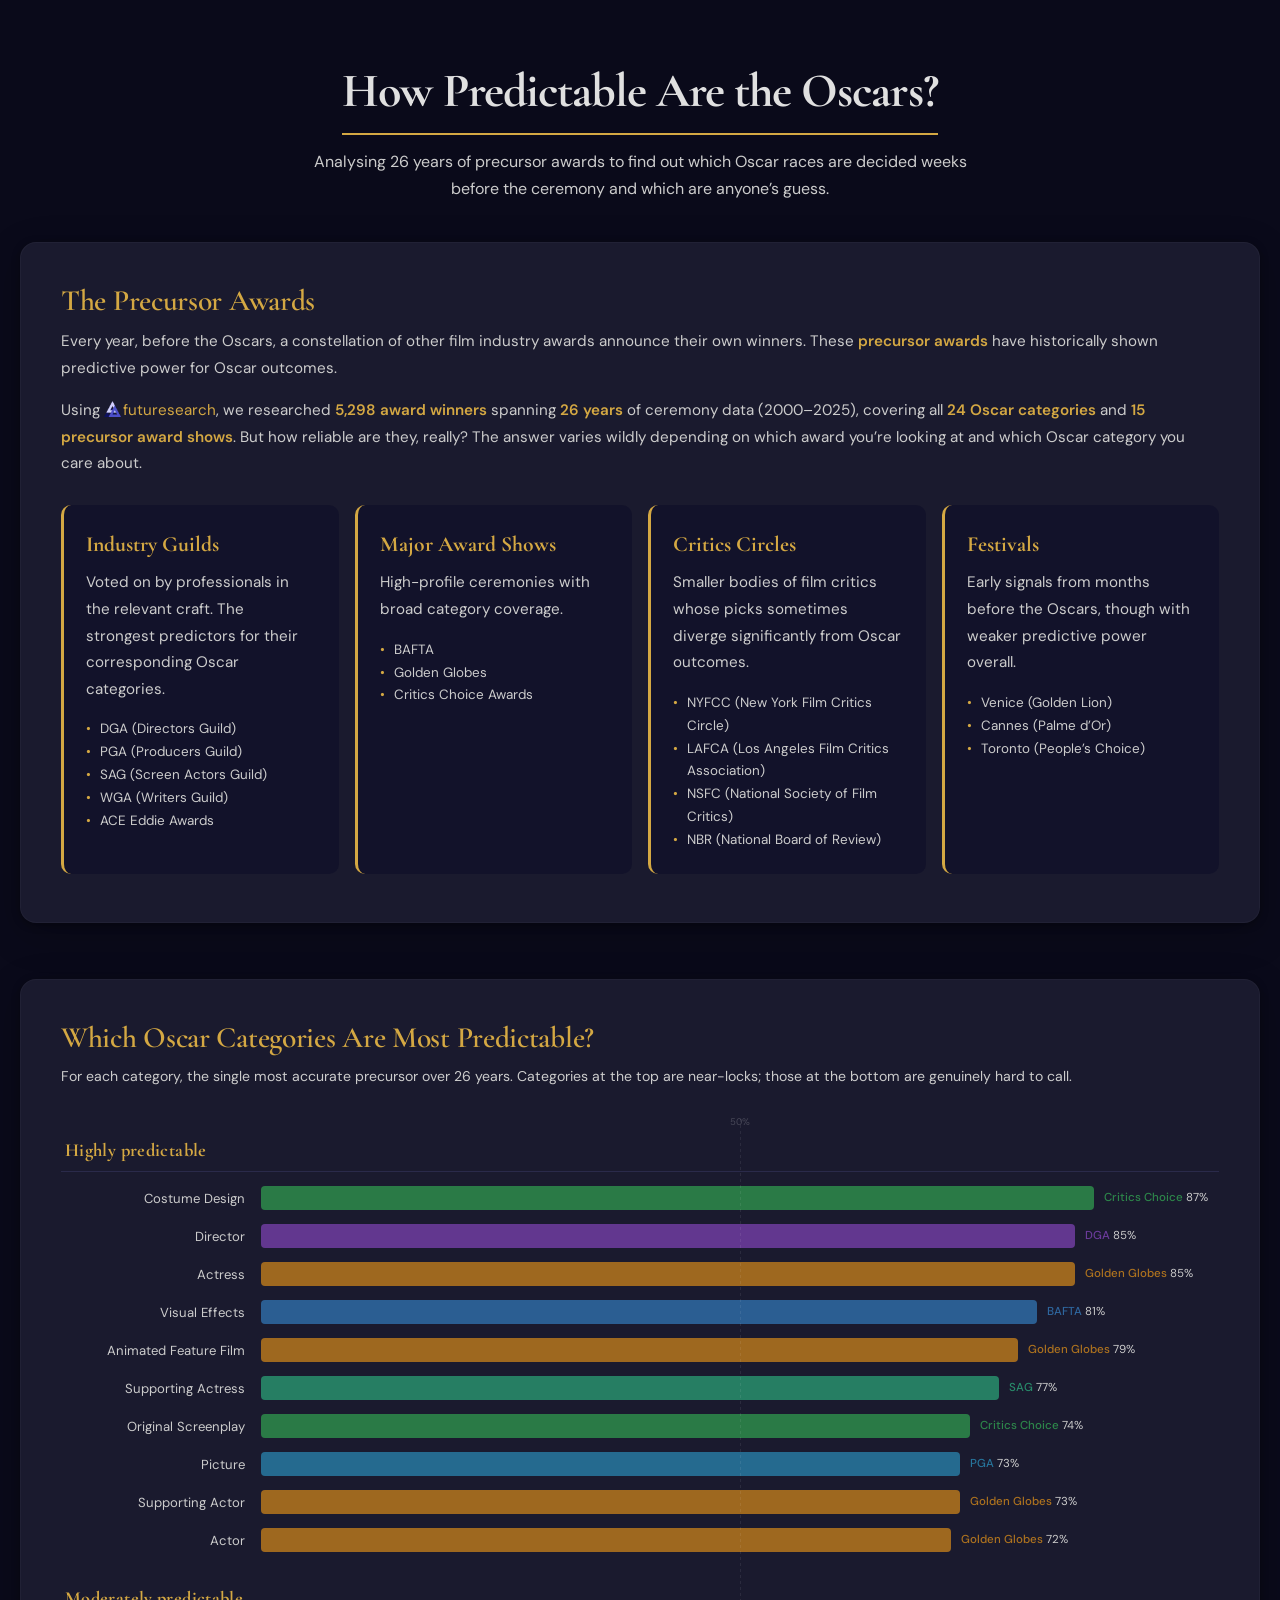
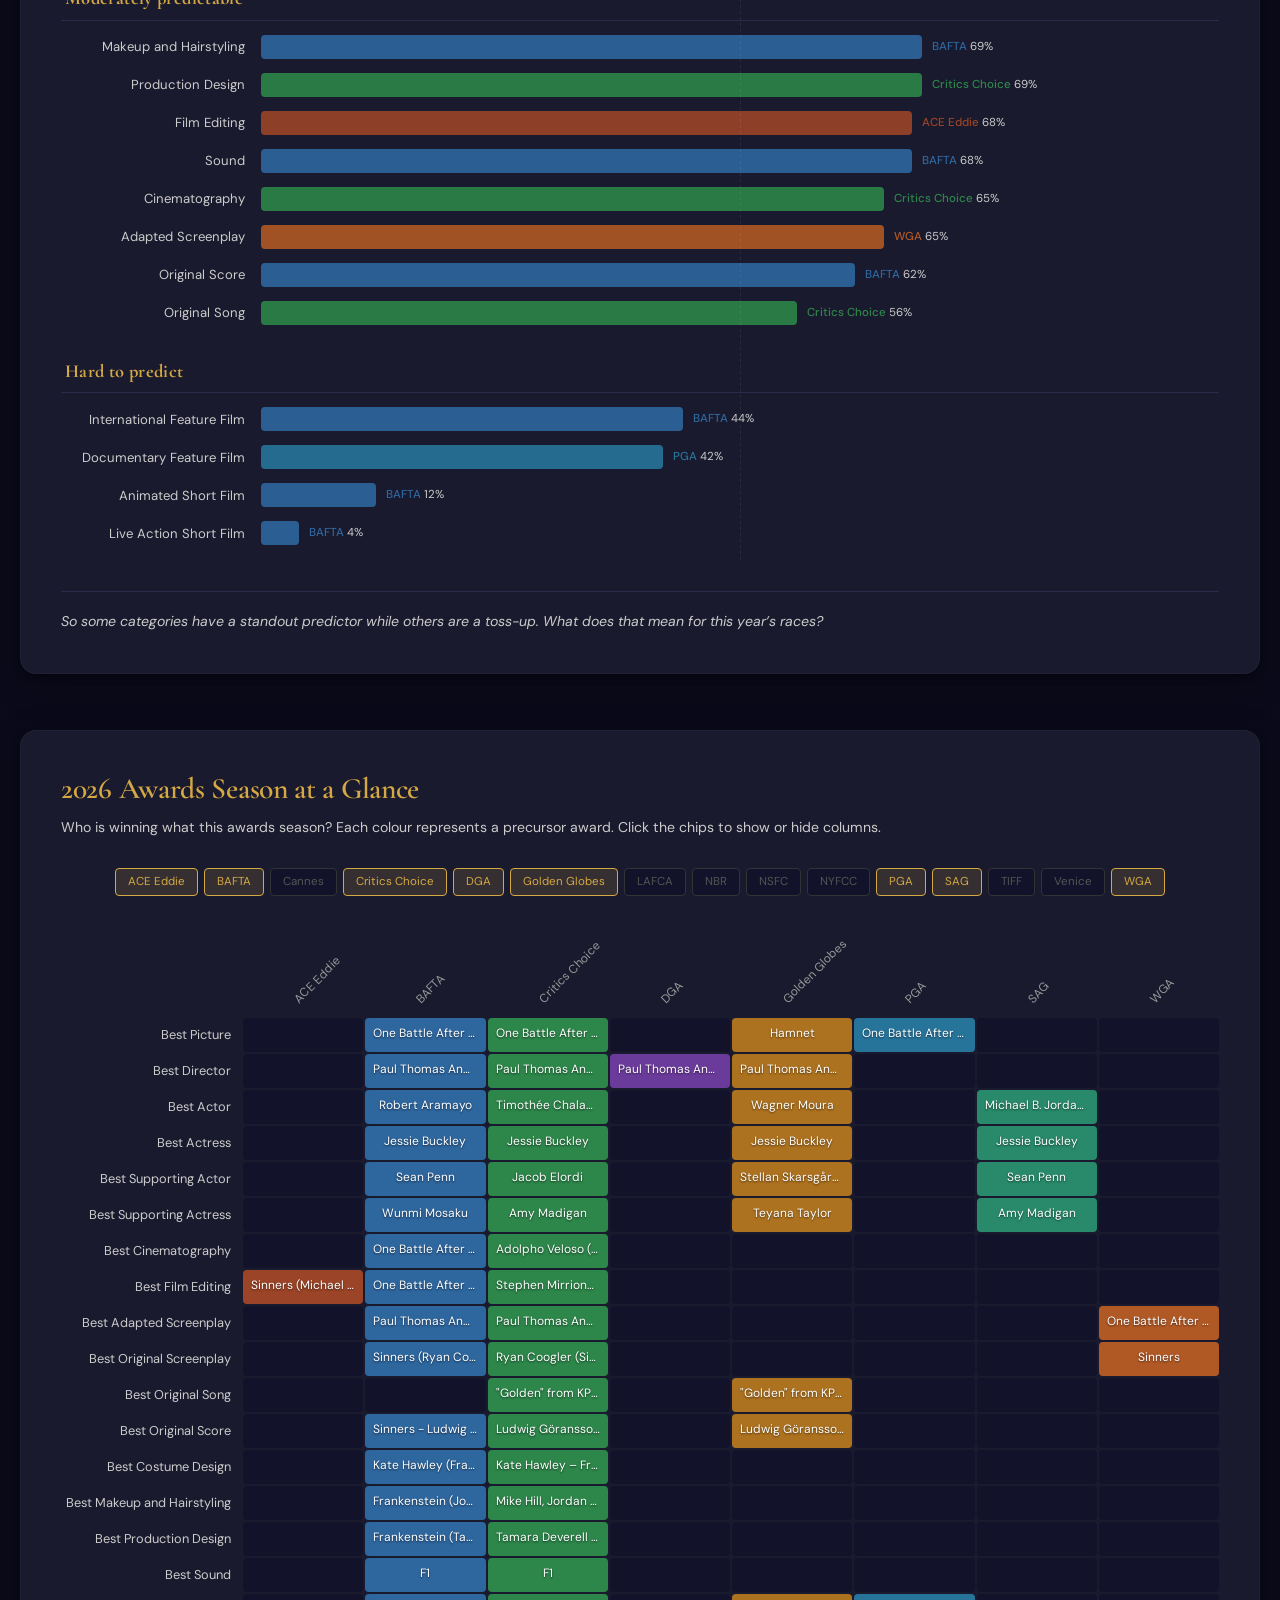
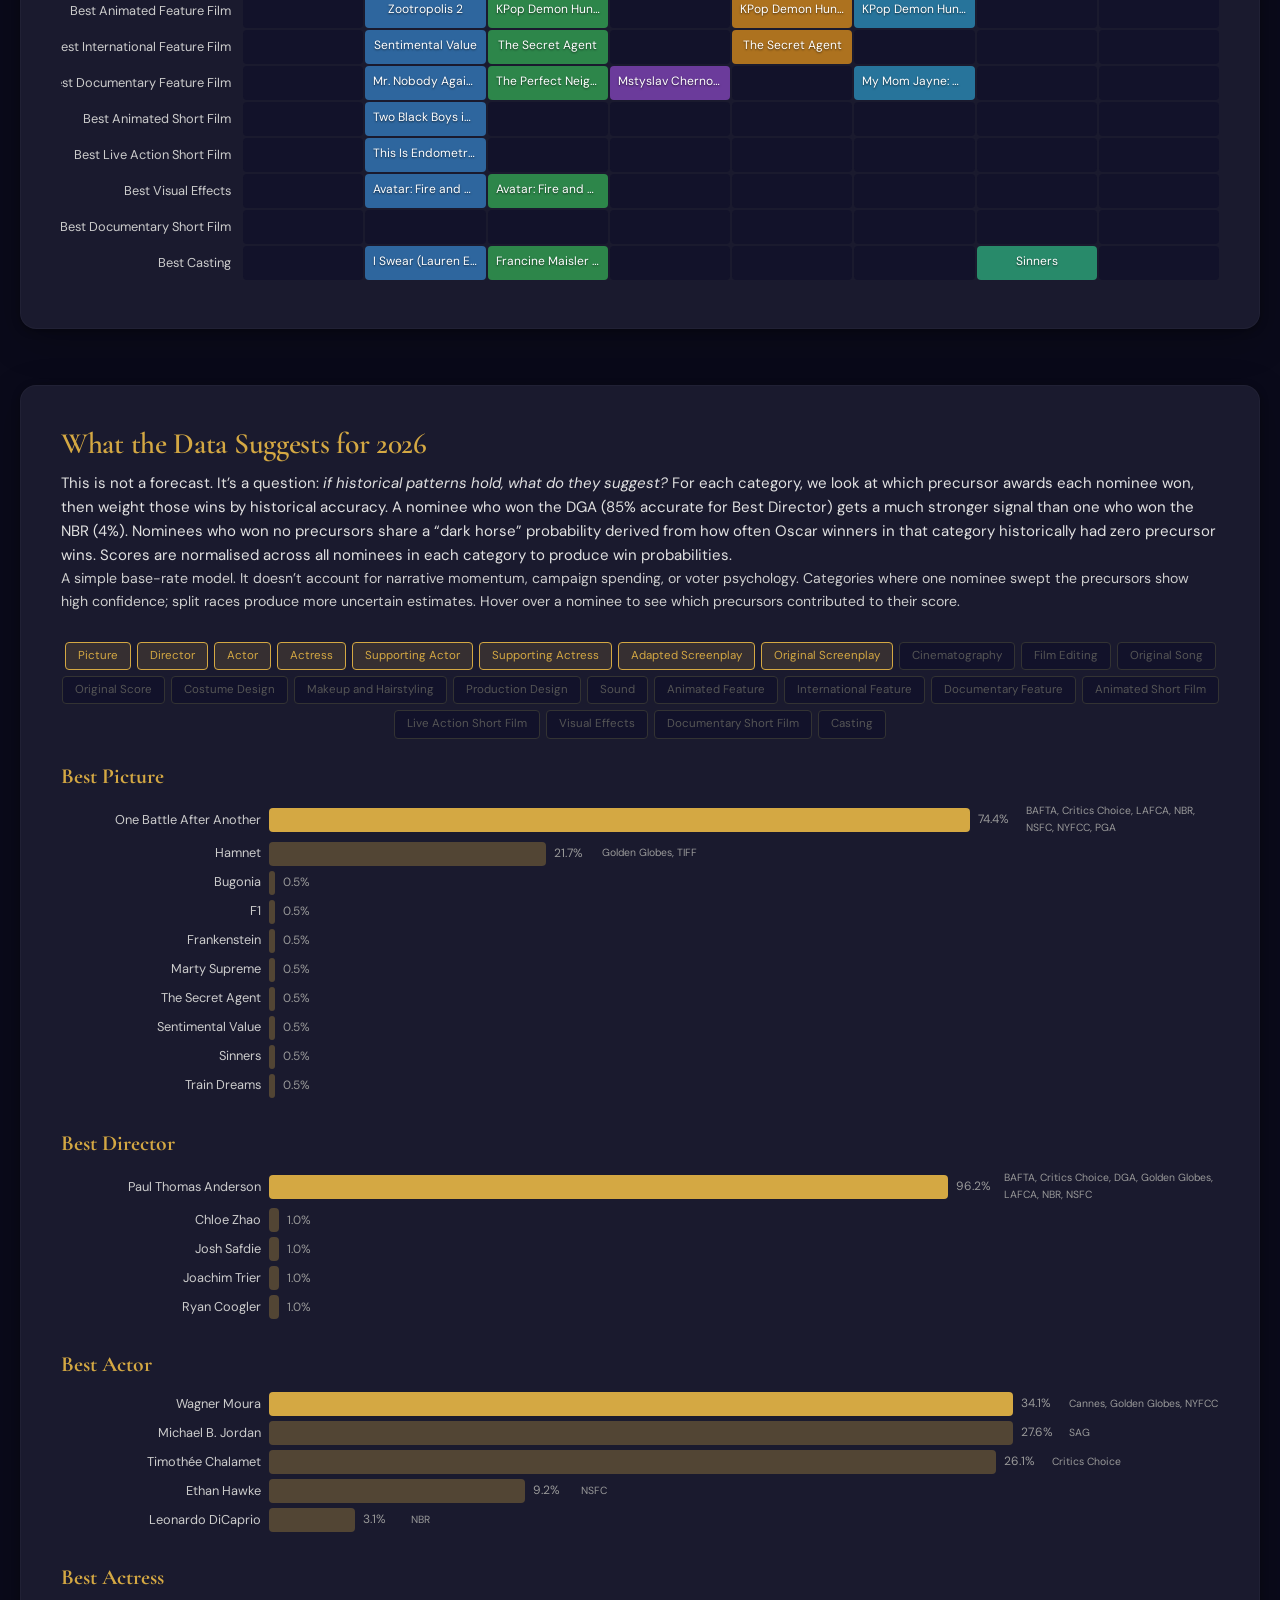
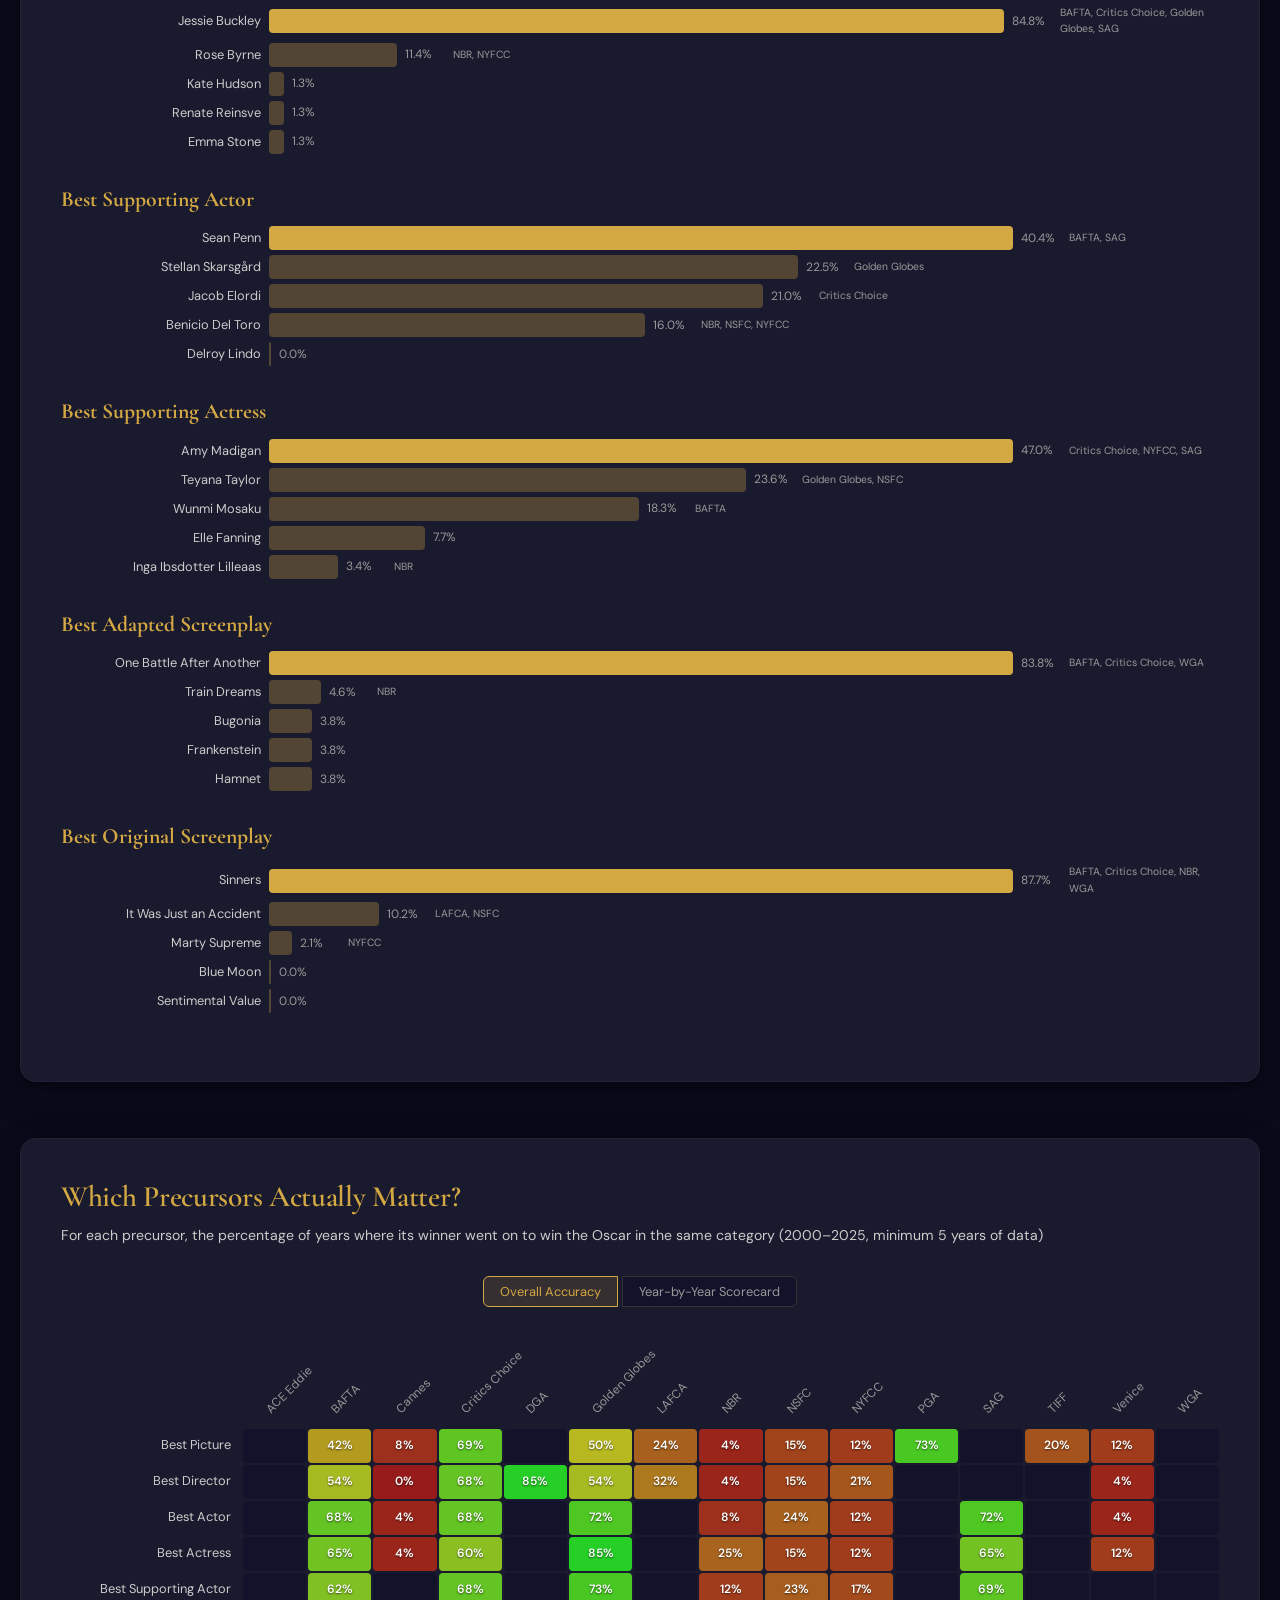
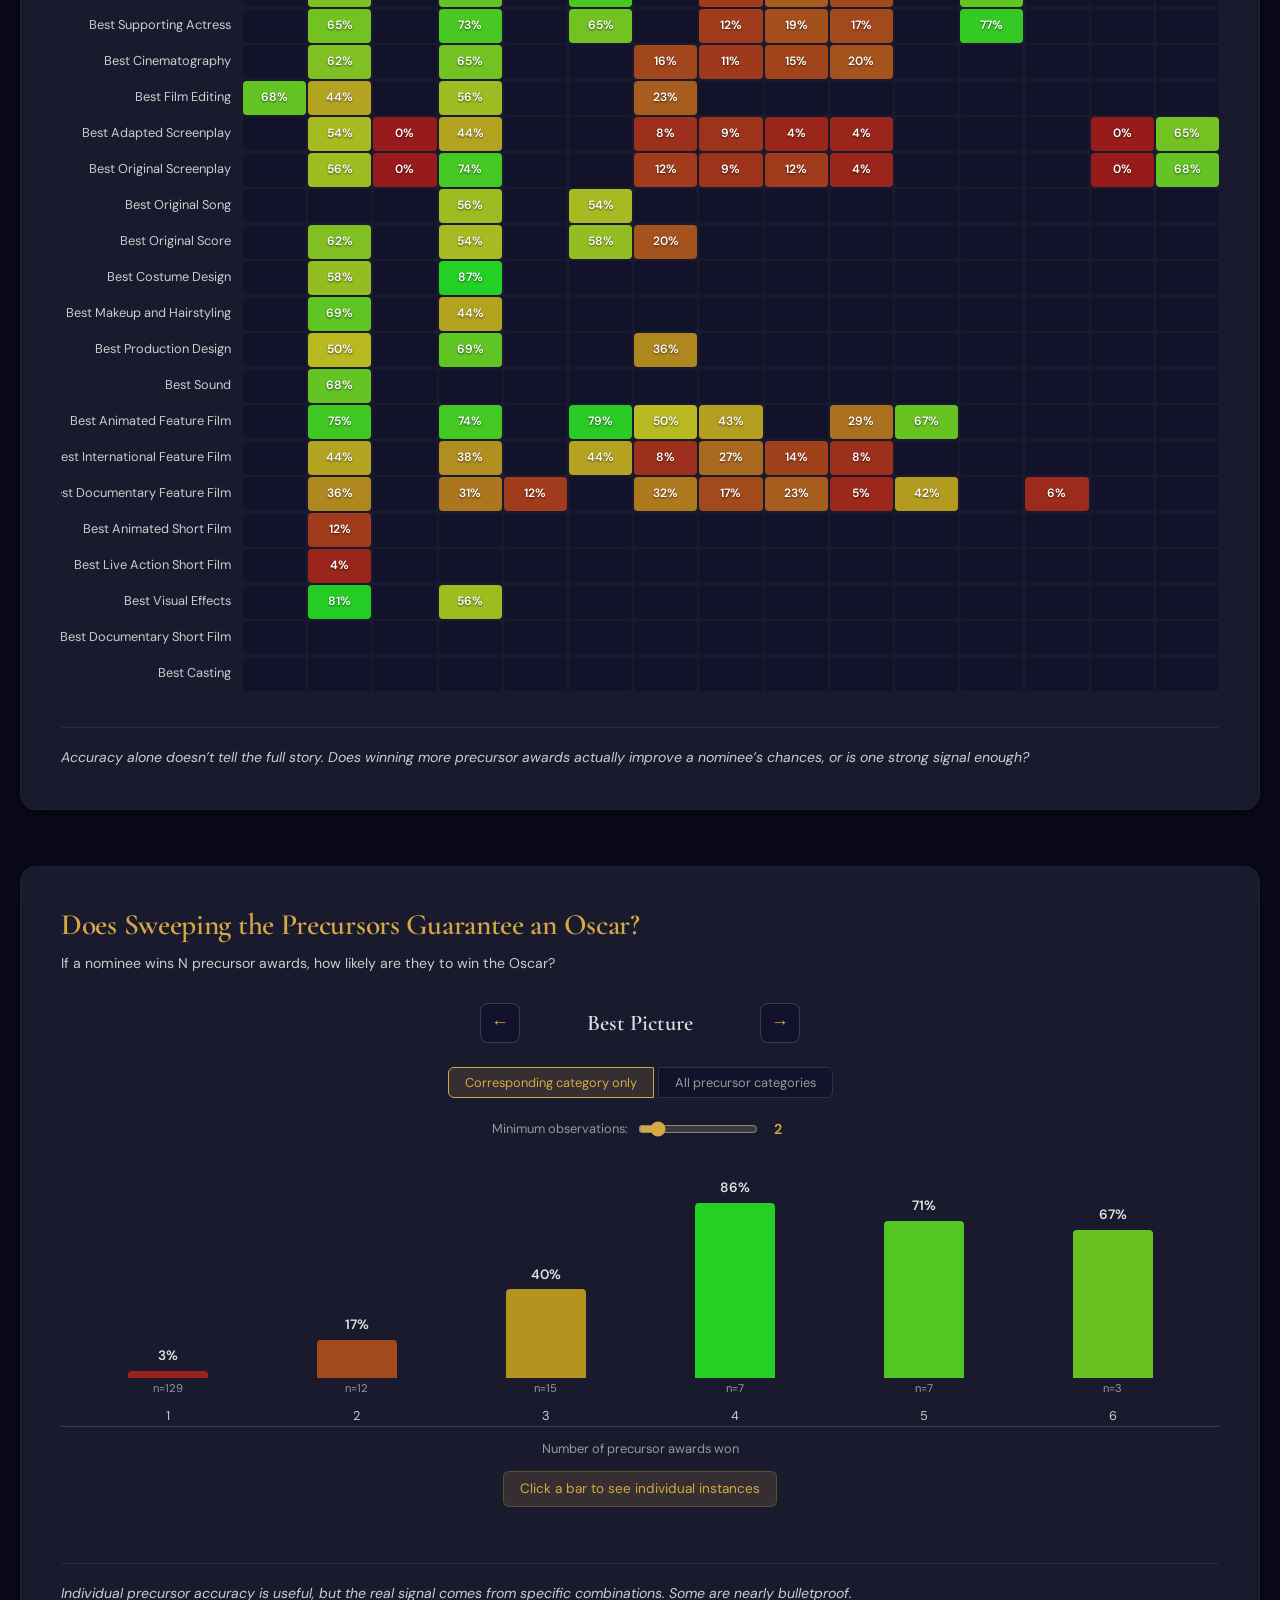
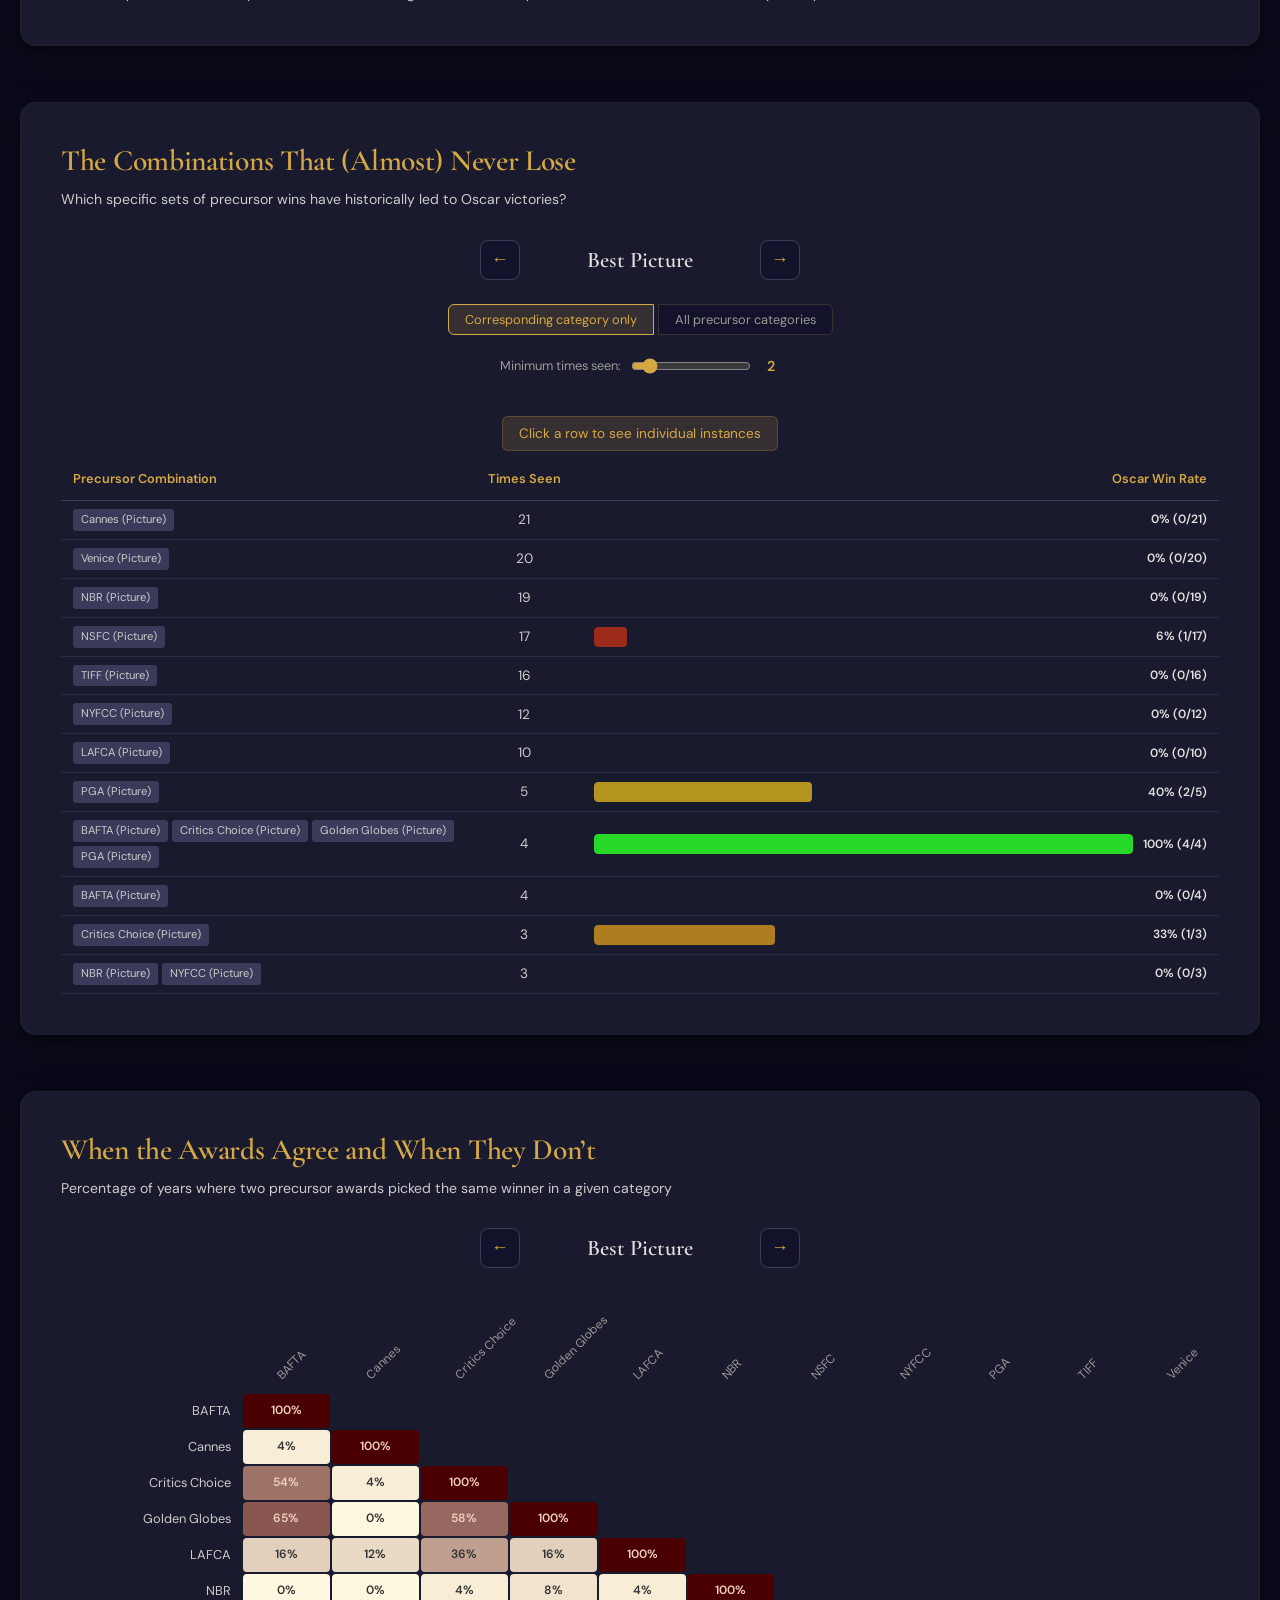
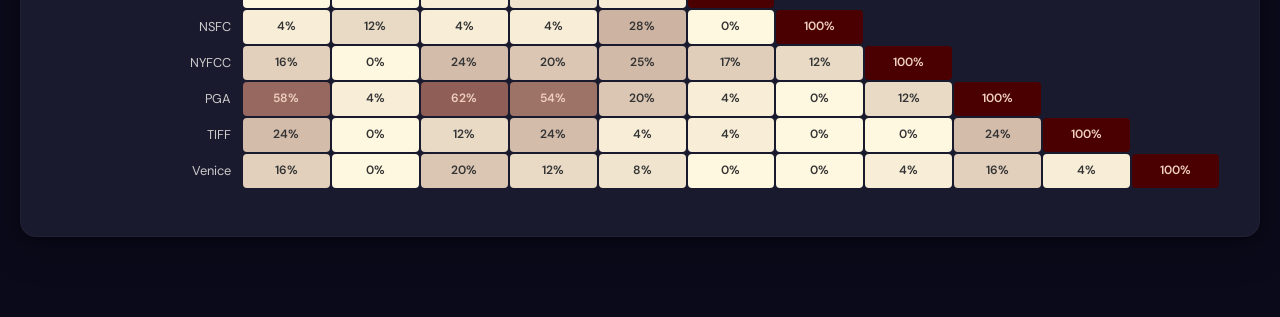
==== commit 74769d81: "update design again" ====
--- a/docs/index.html
+++ b/docs/index.html
@@ -6,7 +6,7 @@
   <title>How Predictable Are the Oscars?</title>
   <link rel="preconnect" href="https://fonts.googleapis.com">
   <link rel="preconnect" href="https://fonts.gstatic.com" crossorigin>
-  <link href="https://fonts.googleapis.com/css2?family=Cormorant+Garamond:ital,wght@0,400;0,600;0,700;1,400&family=DM+Sans:wght@400;500;600&display=swap" rel="stylesheet">
+  <link href="https://fonts.googleapis.com/css2?family=Cormorant+Garamond:ital,wght@0,400;0,600;0,700;0,800;1,400&family=DM+Sans:wght@400;500;600&display=swap" rel="stylesheet">
   <link rel="stylesheet" href="style.css">
 </head>
 <body>
--- a/docs/style.css
+++ b/docs/style.css
@@ -9,15 +9,15 @@
   --gold: #d4a843;
   --gold-dim: rgba(212, 168, 67, 0.15);
   --gold-glow: rgba(212, 168, 67, 0.25);
-  --bg-deep: #0a0a14;
-  --bg-card: #13132a;
-  --bg-inset: #0e0e20;
-  --bg-hover: #1a1a38;
-  --border-subtle: #1e1e3a;
-  --border-mid: #2a2a4a;
-  --text-primary: #e8e4de;
-  --text-secondary: #b0aaA0;
-  --text-muted: #777068;
+  --bg-deep: #0a0a1a;
+  --bg-card: #1a1a2e;
+  --bg-inset: #12122a;
+  --bg-hover: #1e1e3a;
+  --border-subtle: #2a2a4a;
+  --border-mid: #3a3a5a;
+  --text-primary: #e0e0e0;
+  --text-secondary: #ccc;
+  --text-muted: #999;
   --font-display: "Cormorant Garamond", "Georgia", serif;
   --font-body: "DM Sans", -apple-system, BlinkMacSystemFont, "Segoe UI", sans-serif;
 }
@@ -99,7 +99,7 @@
 }
 
 .card .subtitle {
-  color: var(--text-muted);
+  color: var(--text-secondary);
   font-size: 0.88rem;
   margin-bottom: 28px;
   line-height: 1.65;
@@ -140,13 +140,13 @@
 .intro-group h3 {
   font-family: var(--font-display);
   color: var(--gold);
-  font-size: 1.05rem;
-  font-weight: 600;
+  font-size: 1.35rem;
+  font-weight: 800;
   margin-bottom: 8px;
 }
 
 .intro-group p {
-  color: var(--text-muted);
+  color: var(--text-secondary);
   font-size: 0.84rem;
   line-height: 1.65;
   margin-bottom: 10px;
@@ -519,10 +519,10 @@
 
 .forecast-category h3 {
   font-family: var(--font-display);
-  font-size: 1.1rem;
+  font-size: 1.35rem;
   color: var(--gold);
   margin: 0 0 10px 0;
-  font-weight: 600;
+  font-weight: 800;
 }
 
 .forecast-nominee {
@@ -574,7 +574,7 @@
 
 .forecast-precursors {
   font-size: 0.65rem;
-  color: #555;
+  color: var(--text-muted);
   min-width: 150px;
 }
 
@@ -819,7 +819,7 @@
 }
 
 .combo-bar-bg {
-  background: var(--bg-inset);
+  background: transparent;
   border-radius: 4px;
   height: 20px;
   width: 100%;
@@ -909,7 +909,7 @@
 
 /* === Header subtitle === */
 .header-subtitle {
-  color: var(--text-muted);
+  color: var(--text-secondary);
   font-size: 1rem;
   max-width: 700px;
   margin: 14px auto 0;
@@ -919,7 +919,7 @@
 
 /* === Section Transitions === */
 .section-transition {
-  color: var(--text-muted);
+  color: var(--text-secondary);
   font-size: 0.88rem;
   font-style: italic;
   margin-top: 28px;
@@ -975,11 +975,11 @@
 
 .predictability-tier-label {
   font-family: var(--font-display);
-  font-size: 0.9rem;
-  color: var(--gold);
-  font-weight: 600;
+  font-size: 1.15rem;
+  color: var(--gold);
+  font-weight: 700;
   letter-spacing: 0.02em;
-  margin: 24px 0 10px;
+  margin: 28px 0 10px;
   padding-left: 4px;
   padding-bottom: 6px;
   border-bottom: 1px solid var(--border-subtle);
@@ -1025,25 +1025,14 @@
   align-items: center;
 }
 
-/* Background track */
-.predictability-bar-track {
-  position: absolute;
-  top: 4px;
-  left: 0;
-  right: 0;
-  height: calc(100% - 8px);
-  background: var(--bg-inset);
-  border-radius: 4px;
-}
-
 .predictability-bar-best {
   position: absolute;
   top: 4px;
   left: 0;
   height: calc(100% - 8px);
   border-radius: 4px;
-  opacity: 0.85;
-  transition: opacity 0.15s ease, filter 0.15s ease;
+  opacity: 0.9;
+  transition: opacity 0.15s ease;
   /* Entrance animation */
   animation: barGrow 0.6s cubic-bezier(0.22, 0.61, 0.36, 1) both;
 }
@@ -1061,7 +1050,6 @@
 
 .predictability-row:hover .predictability-bar-best {
   opacity: 1;
-  filter: brightness(1.15);
 }
 
 .predictability-annotation {
@@ -1079,7 +1067,7 @@
 }
 
 .predictability-annotation .award-pct {
-  color: var(--text-muted);
+  color: var(--text-secondary);
 }
 
 @keyframes fadeIn {
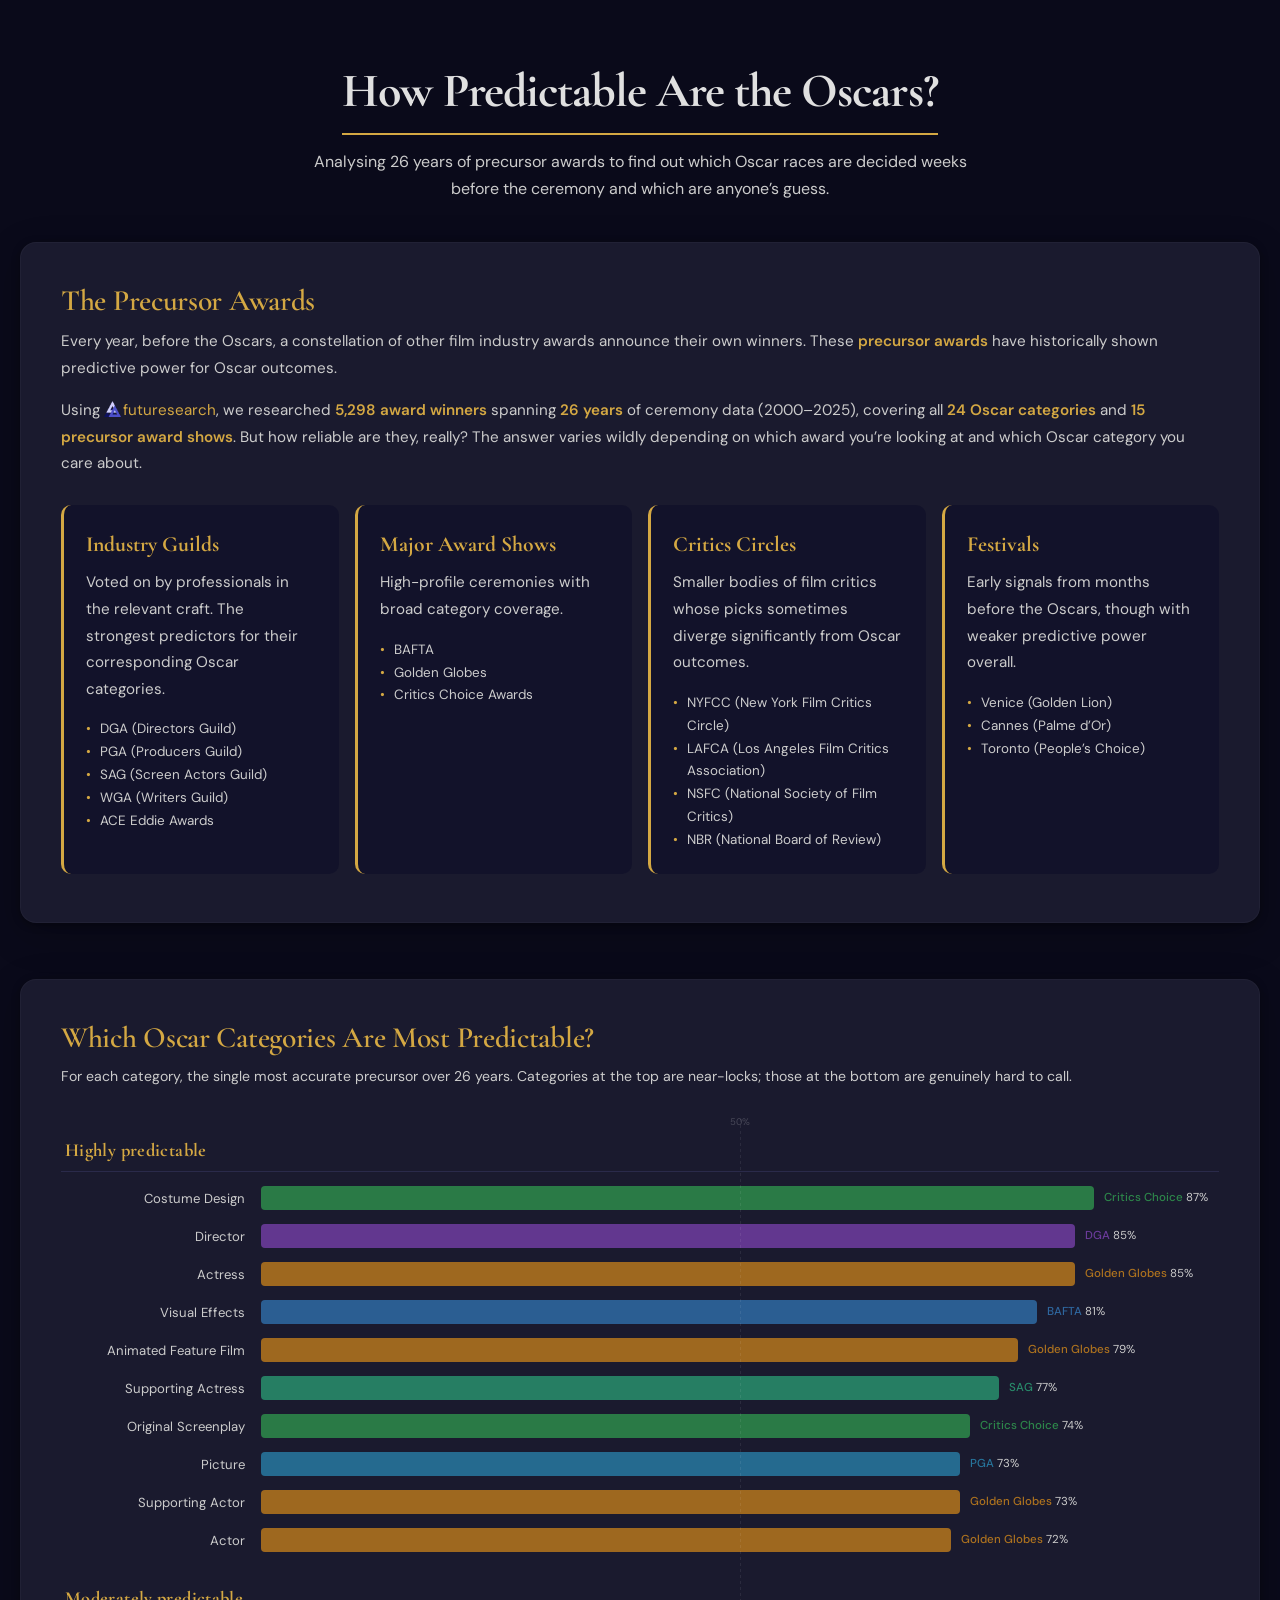
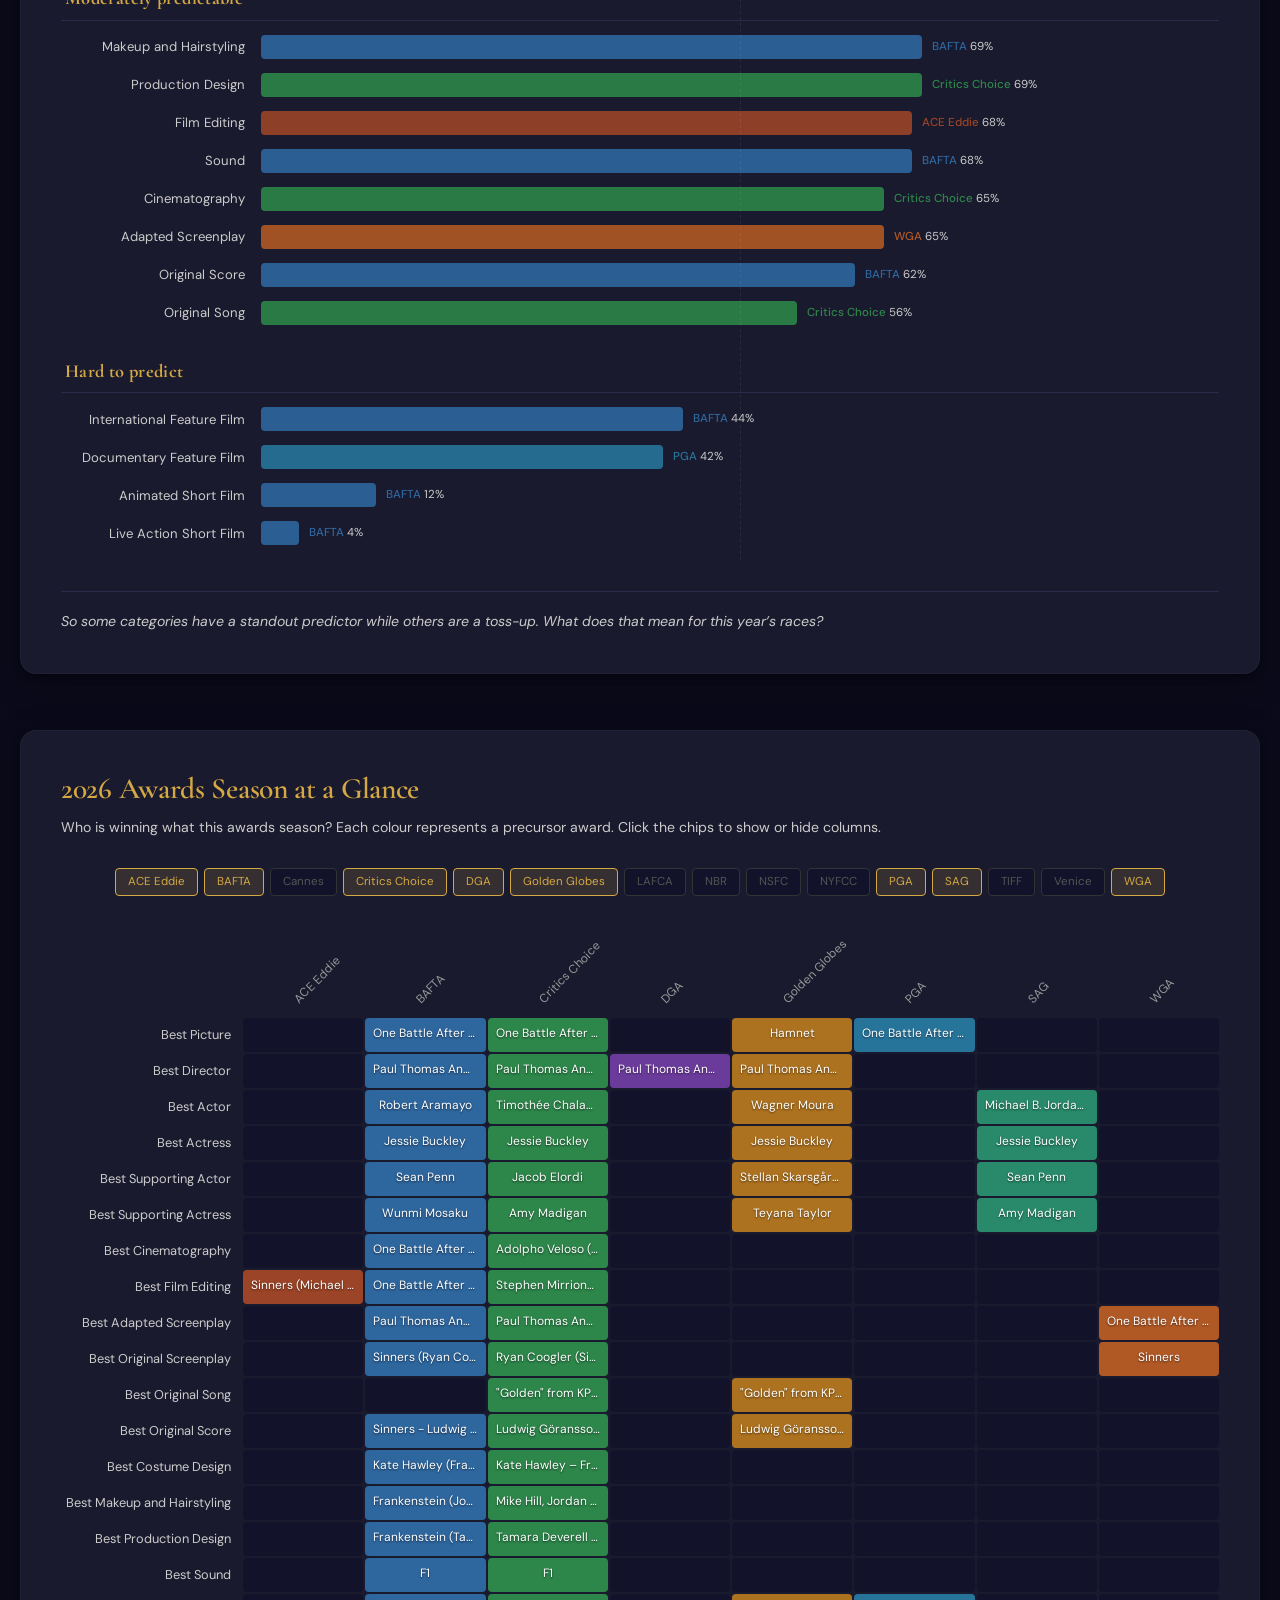
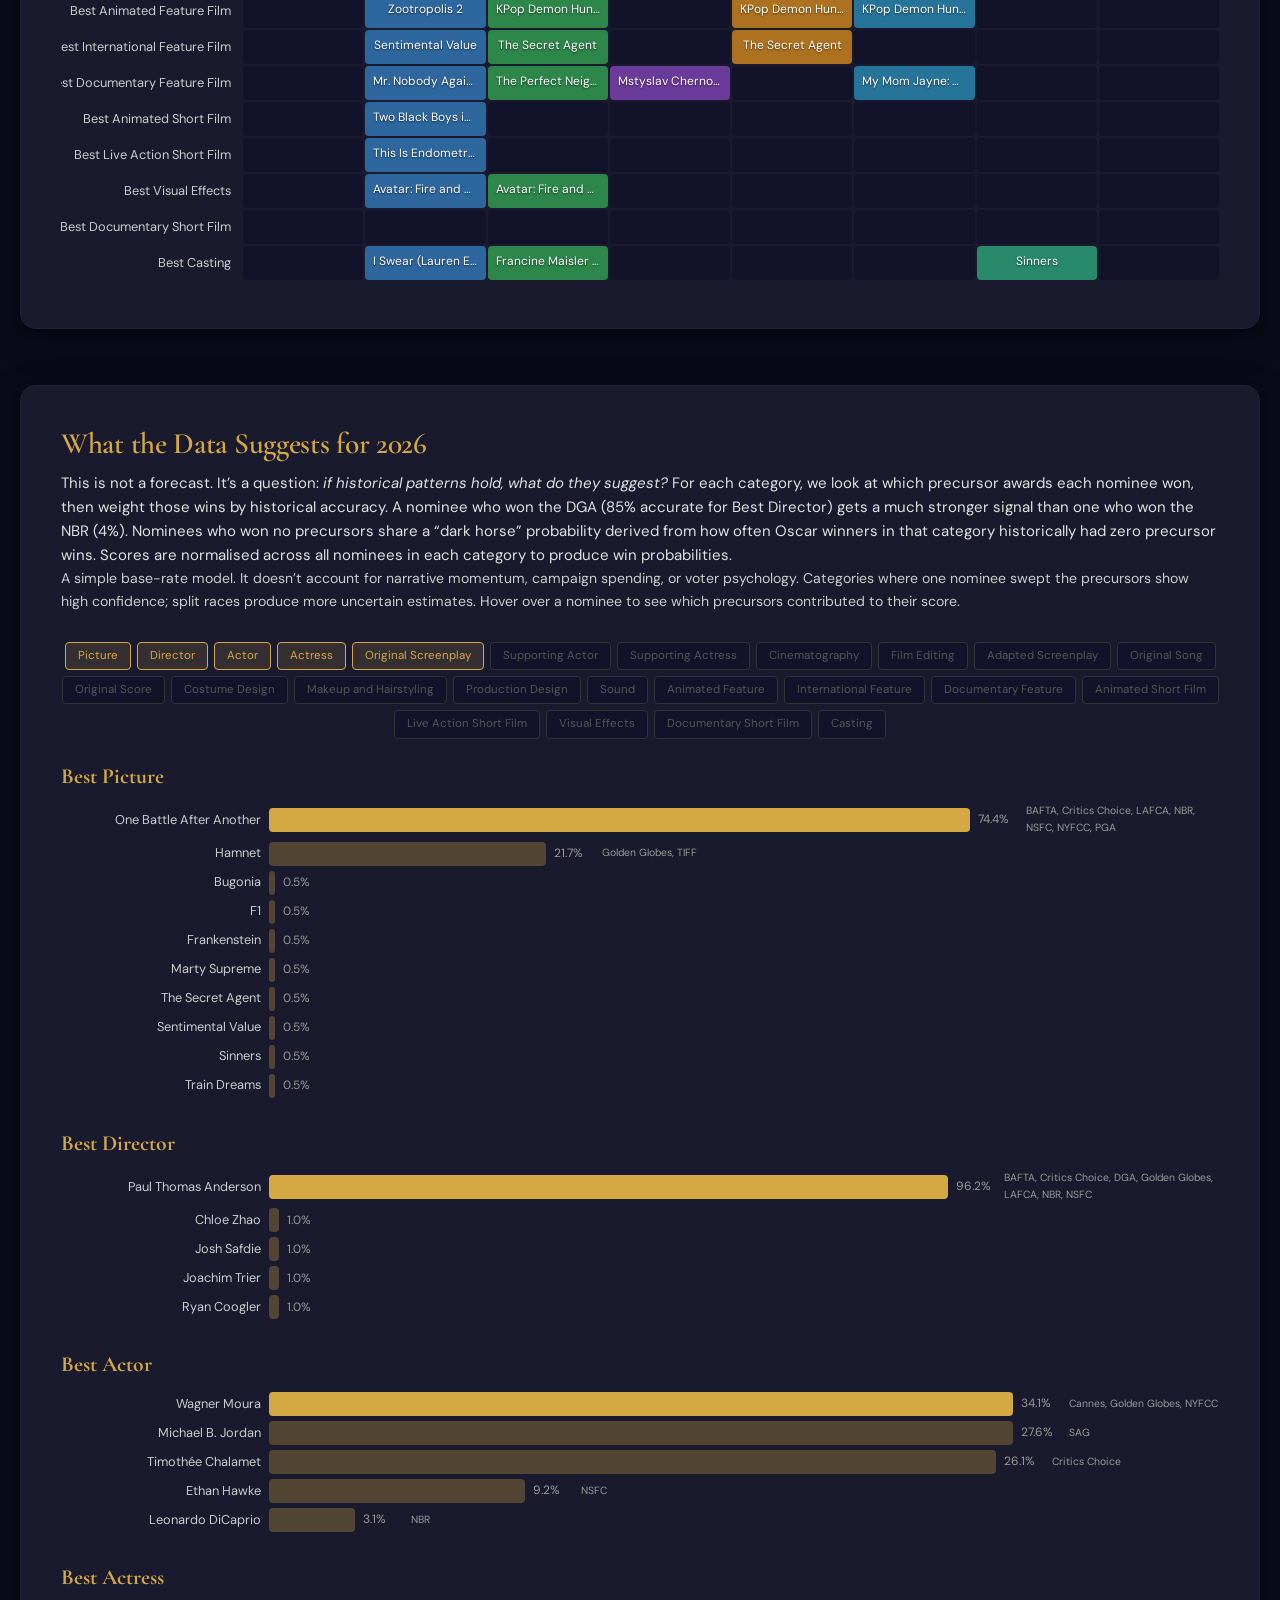
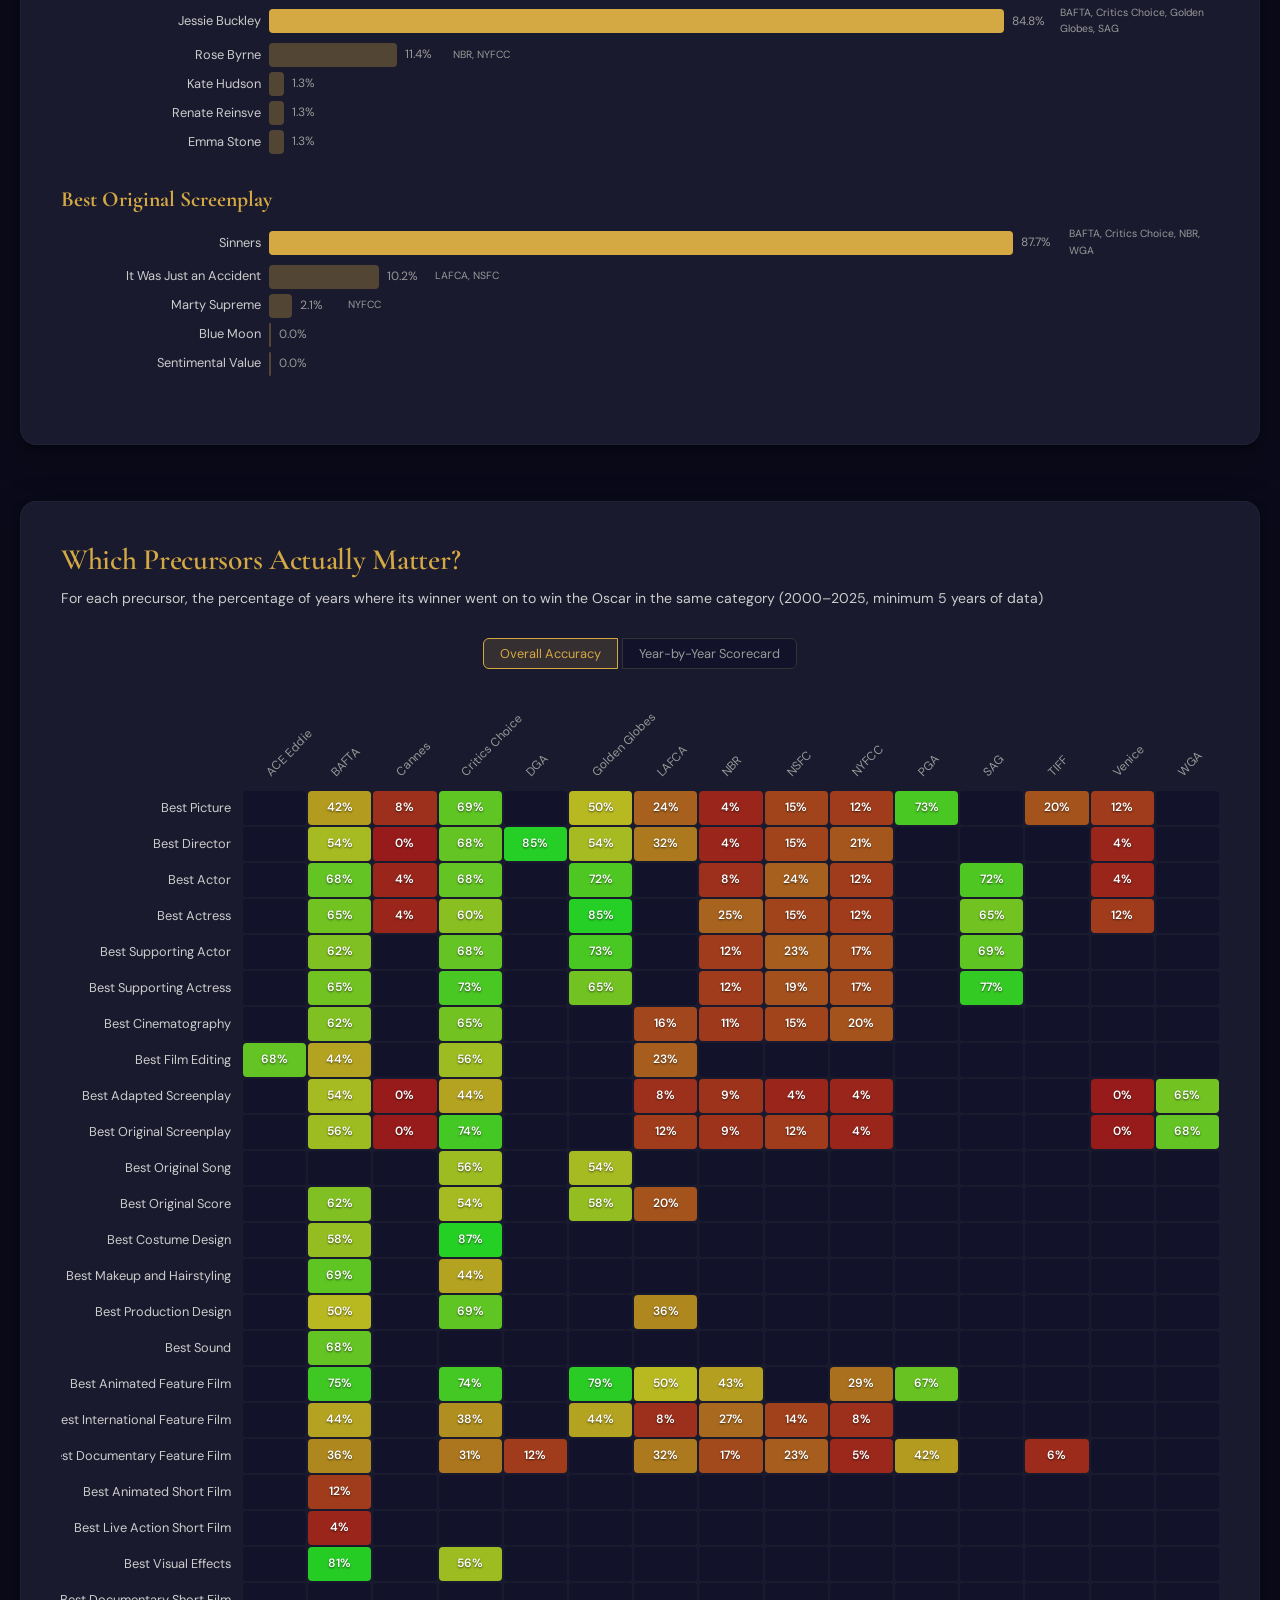
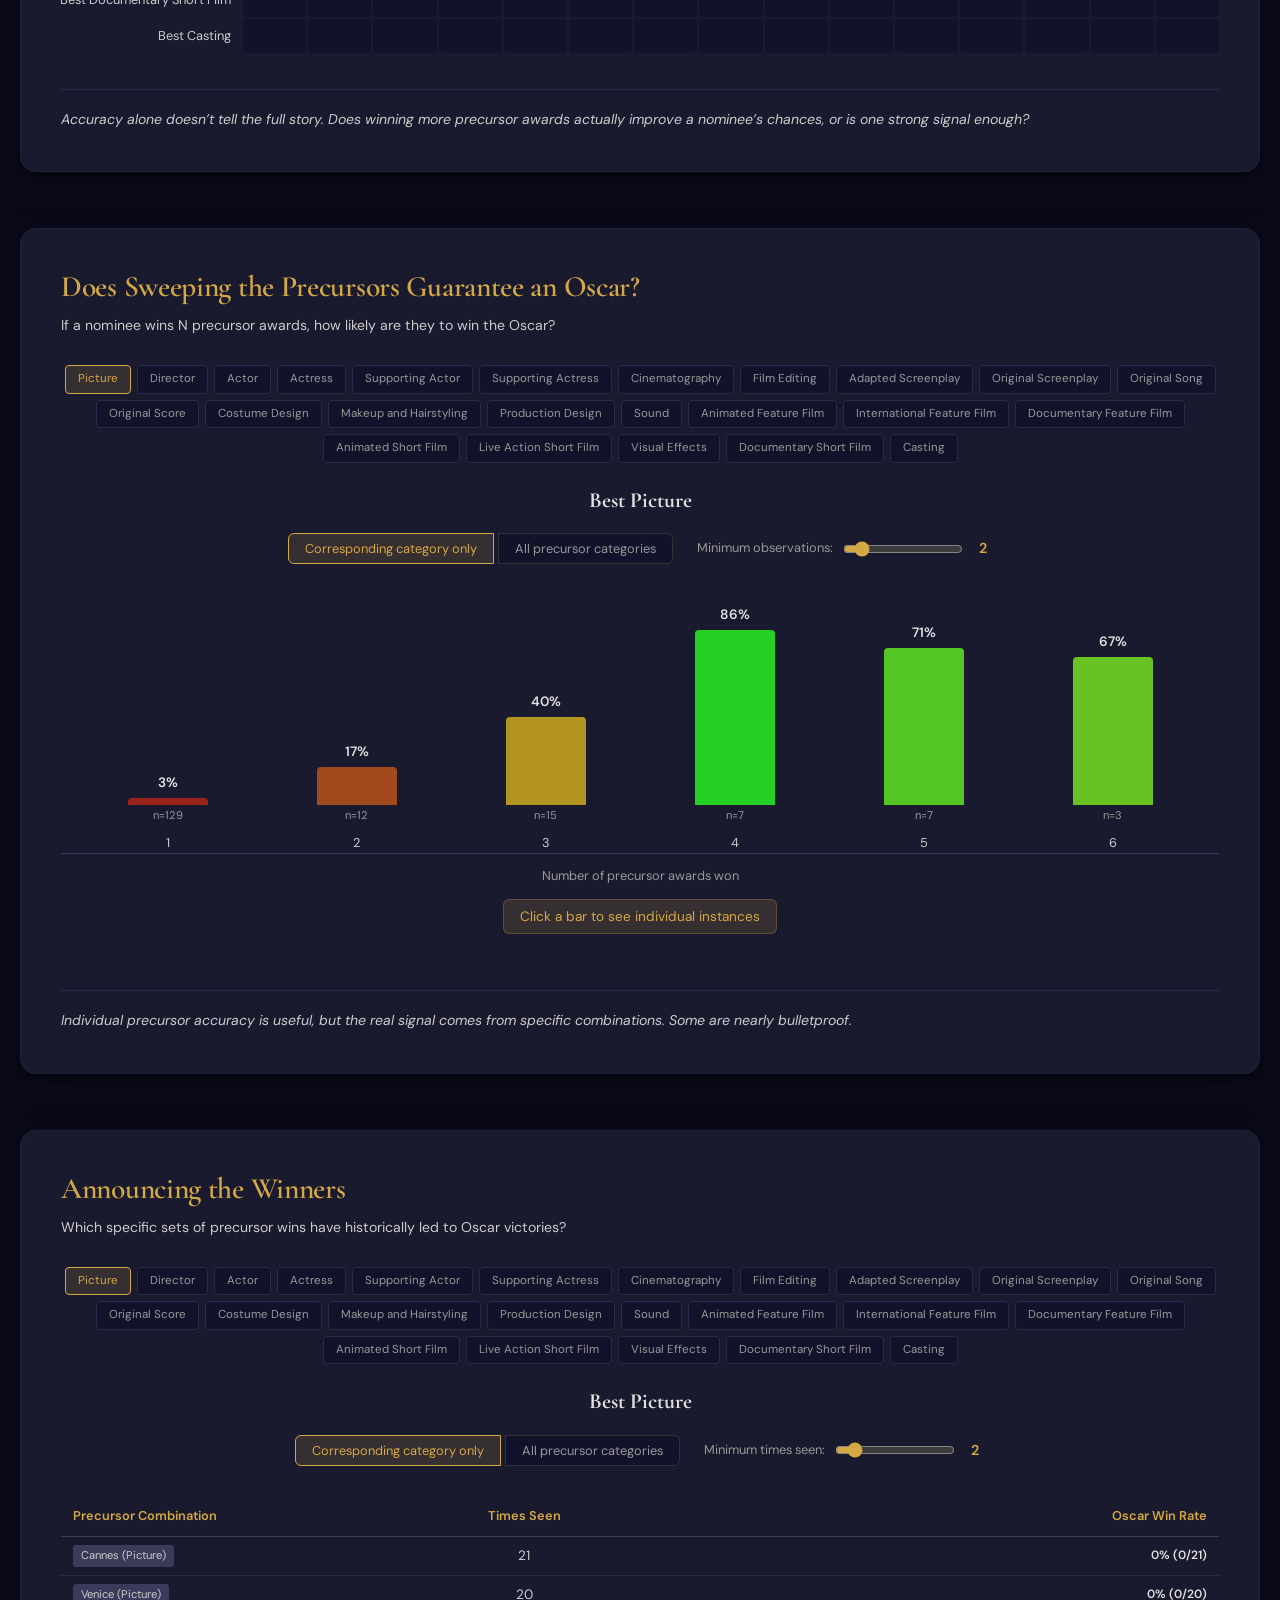
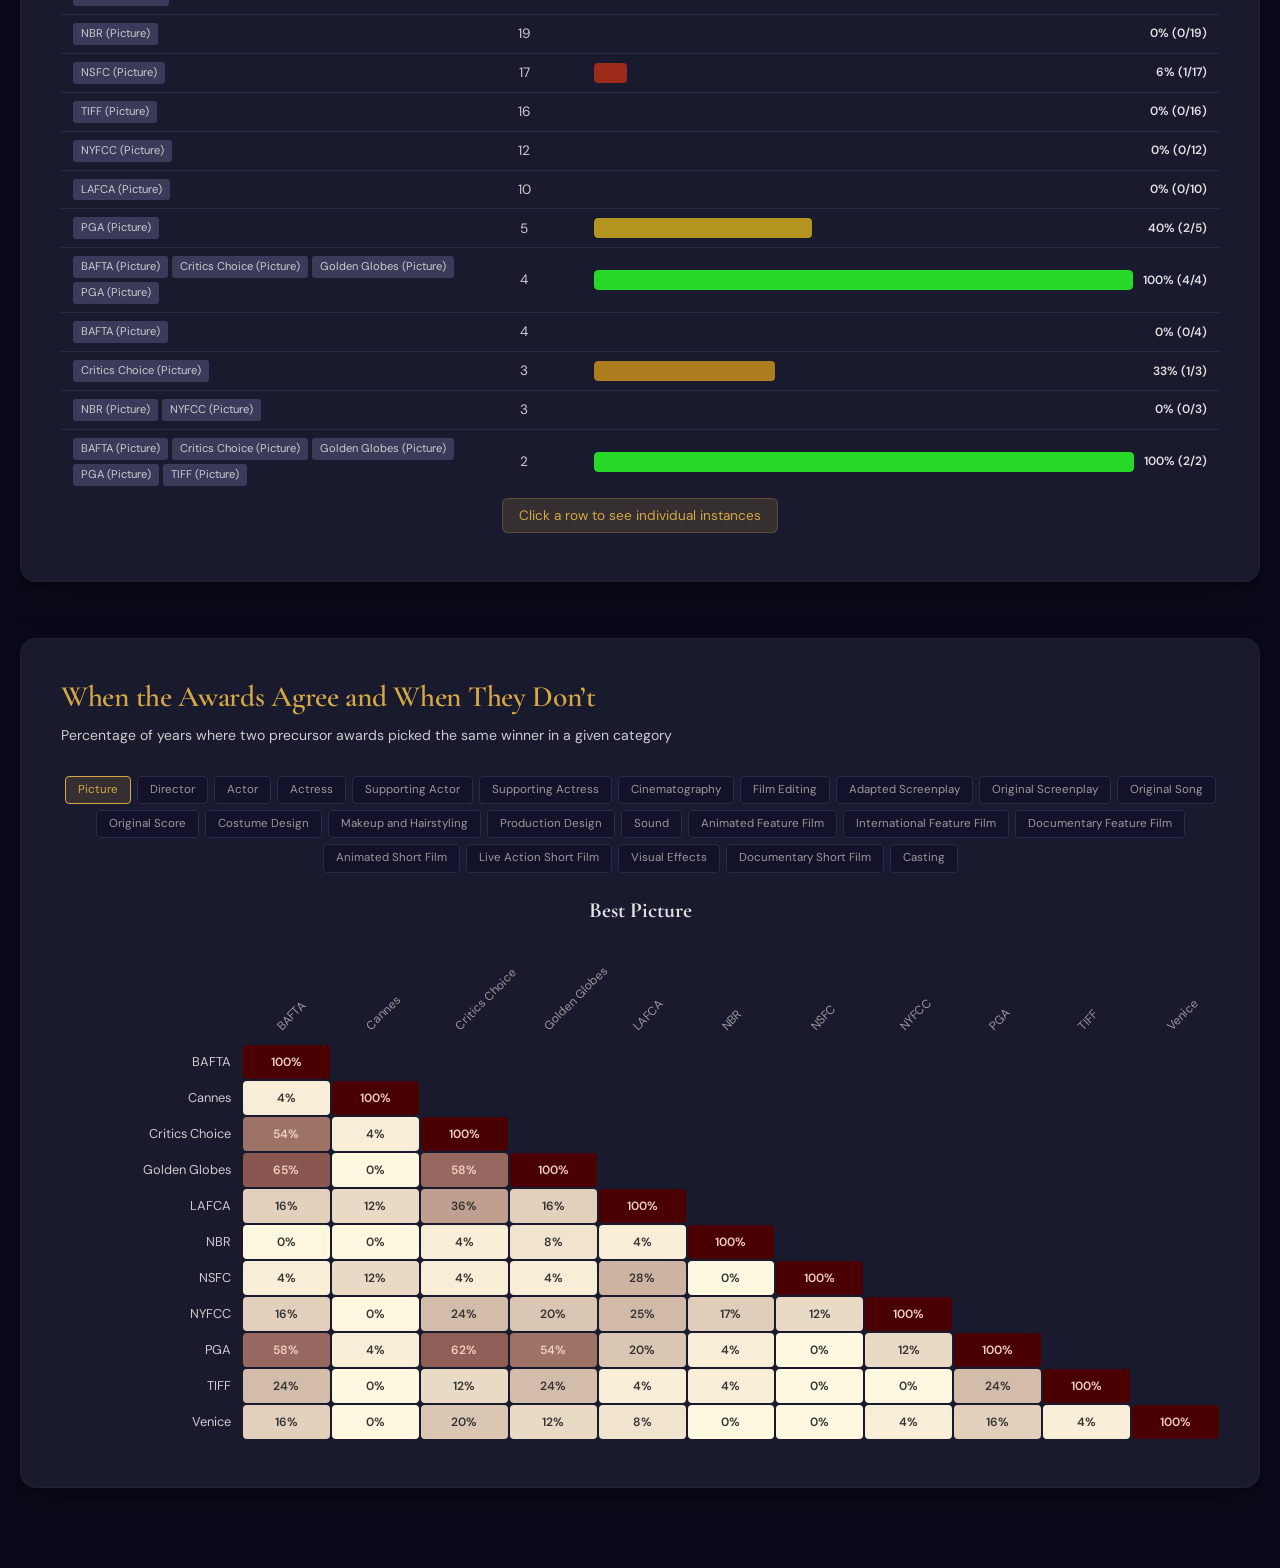
==== commit bde29d88: "More redesign" ====
--- a/docs/index.html
+++ b/docs/index.html
@@ -117,19 +117,18 @@
     <section class="card" id="count-section">
       <h2>Does Sweeping the Precursors Guarantee an Oscar?</h2>
       <p class="subtitle">If a nominee wins N precursor awards, how likely are they to win the Oscar?</p>
-      <div class="nav-controls">
-        <button id="count-cat-prev" class="nav-btn" aria-label="Previous category">&larr;</button>
-        <span id="count-cat-display" class="nav-label"></span>
-        <button id="count-cat-next" class="nav-btn" aria-label="Next category">&rarr;</button>
-      </div>
-      <div class="toggle-row">
-        <button id="count-mode-category" class="toggle-btn active">Corresponding category only</button>
-        <button id="count-mode-all" class="toggle-btn">All precursor categories</button>
-      </div>
-      <div class="threshold-row">
-        <label for="count-threshold">Minimum observations:</label>
-        <input type="range" id="count-threshold" min="1" max="10" value="2" step="1">
-        <span id="count-threshold-display">2</span>
+      <div id="count-cat-selector" class="cat-selector"></div>
+      <h3 id="count-cat-title" class="cat-title"></h3>
+      <div class="controls-row">
+        <div class="toggle-row">
+          <button id="count-mode-category" class="toggle-btn active">Corresponding category only</button>
+          <button id="count-mode-all" class="toggle-btn">All precursor categories</button>
+        </div>
+        <div class="threshold-row">
+          <label for="count-threshold">Minimum observations:</label>
+          <input type="range" id="count-threshold" min="1" max="10" value="2" step="1">
+          <span id="count-threshold-display">2</span>
+        </div>
       </div>
       <div id="count-chart" class="chart-container"></div>
       <p class="section-transition">Individual precursor accuracy is useful, but the real signal comes from <em>specific combinations</em>. Some are nearly bulletproof.</p>
@@ -137,21 +136,20 @@
 
     <!-- 7. Winning precursor combinations -->
     <section class="card" id="combos-section">
-      <h2>The Combinations That (Almost) Never Lose</h2>
+      <h2>Announcing the Winners</h2>
       <p class="subtitle">Which specific sets of precursor wins have historically led to Oscar victories?</p>
-      <div class="nav-controls">
-        <button id="combos-cat-prev" class="nav-btn" aria-label="Previous category">&larr;</button>
-        <span id="combos-cat-display" class="nav-label"></span>
-        <button id="combos-cat-next" class="nav-btn" aria-label="Next category">&rarr;</button>
-      </div>
-      <div class="toggle-row">
-        <button id="combos-mode-category" class="toggle-btn active">Corresponding category only</button>
-        <button id="combos-mode-all" class="toggle-btn">All precursor categories</button>
-      </div>
-      <div class="threshold-row">
-        <label for="combos-threshold">Minimum times seen:</label>
-        <input type="range" id="combos-threshold" min="1" max="10" value="2" step="1">
-        <span id="combos-threshold-display">2</span>
+      <div id="combos-cat-selector" class="cat-selector"></div>
+      <h3 id="combos-cat-title" class="cat-title"></h3>
+      <div class="controls-row">
+        <div class="toggle-row">
+          <button id="combos-mode-category" class="toggle-btn active">Corresponding category only</button>
+          <button id="combos-mode-all" class="toggle-btn">All precursor categories</button>
+        </div>
+        <div class="threshold-row">
+          <label for="combos-threshold">Minimum times seen:</label>
+          <input type="range" id="combos-threshold" min="1" max="10" value="2" step="1">
+          <span id="combos-threshold-display">2</span>
+        </div>
       </div>
       <div id="combos-table" class="combos-container"></div>
     </section>
@@ -160,11 +158,8 @@
     <section class="card" id="agreement-section">
       <h2>When the Awards Agree and When They Don&rsquo;t</h2>
       <p class="subtitle">Percentage of years where two precursor awards picked the same winner in a given category</p>
-      <div class="nav-controls">
-        <button id="cat-prev" class="nav-btn" aria-label="Previous category">&larr;</button>
-        <span id="cat-display" class="nav-label"></span>
-        <button id="cat-next" class="nav-btn" aria-label="Next category">&rarr;</button>
-      </div>
+      <div id="agreement-cat-selector" class="cat-selector"></div>
+      <h3 id="agreement-cat-title" class="cat-title"></h3>
       <div class="heatmap-container">
         <div id="agreement-matrix" class="heatmap-grid"></div>
       </div>
--- a/docs/style.css
+++ b/docs/style.css
@@ -459,6 +459,49 @@
   color: var(--text-muted);
 }
 
+/* === Category Selector (single-select chips) === */
+.cat-selector {
+  display: flex;
+  flex-wrap: wrap;
+  justify-content: center;
+  gap: 6px;
+  margin-bottom: 20px;
+}
+
+.cat-selector .cat-chip {
+  background: var(--bg-inset);
+  color: var(--text-muted);
+  border: 1px solid var(--border-subtle);
+  padding: 4px 12px;
+  font-size: 0.72rem;
+  border-radius: 4px;
+  cursor: pointer;
+  transition: all 0.2s ease;
+  user-select: none;
+}
+
+.cat-selector .cat-chip:hover {
+  background: var(--gold-glow);
+  color: var(--gold);
+  border-color: var(--gold);
+}
+
+.cat-selector .cat-chip.active {
+  background: var(--gold-dim);
+  color: var(--gold);
+  border: 1px solid var(--gold);
+}
+
+/* === Category Title (shown below chips) === */
+.cat-title {
+  font-family: var(--font-display);
+  font-size: 1.35rem;
+  font-weight: 700;
+  color: var(--text-primary);
+  text-align: center;
+  margin-bottom: 16px;
+}
+
 /* === Award Selector === */
 .award-selector {
   display: flex;
@@ -578,6 +621,20 @@
   min-width: 150px;
 }
 
+/* === Controls Row (toggle + threshold on one line) === */
+.controls-row {
+  display: flex;
+  align-items: center;
+  justify-content: center;
+  gap: 24px;
+  margin-bottom: 20px;
+}
+
+.controls-row .toggle-row,
+.controls-row .threshold-row {
+  margin-bottom: 0;
+}
+
 /* === Toggle Row === */
 .toggle-row {
   display: flex;
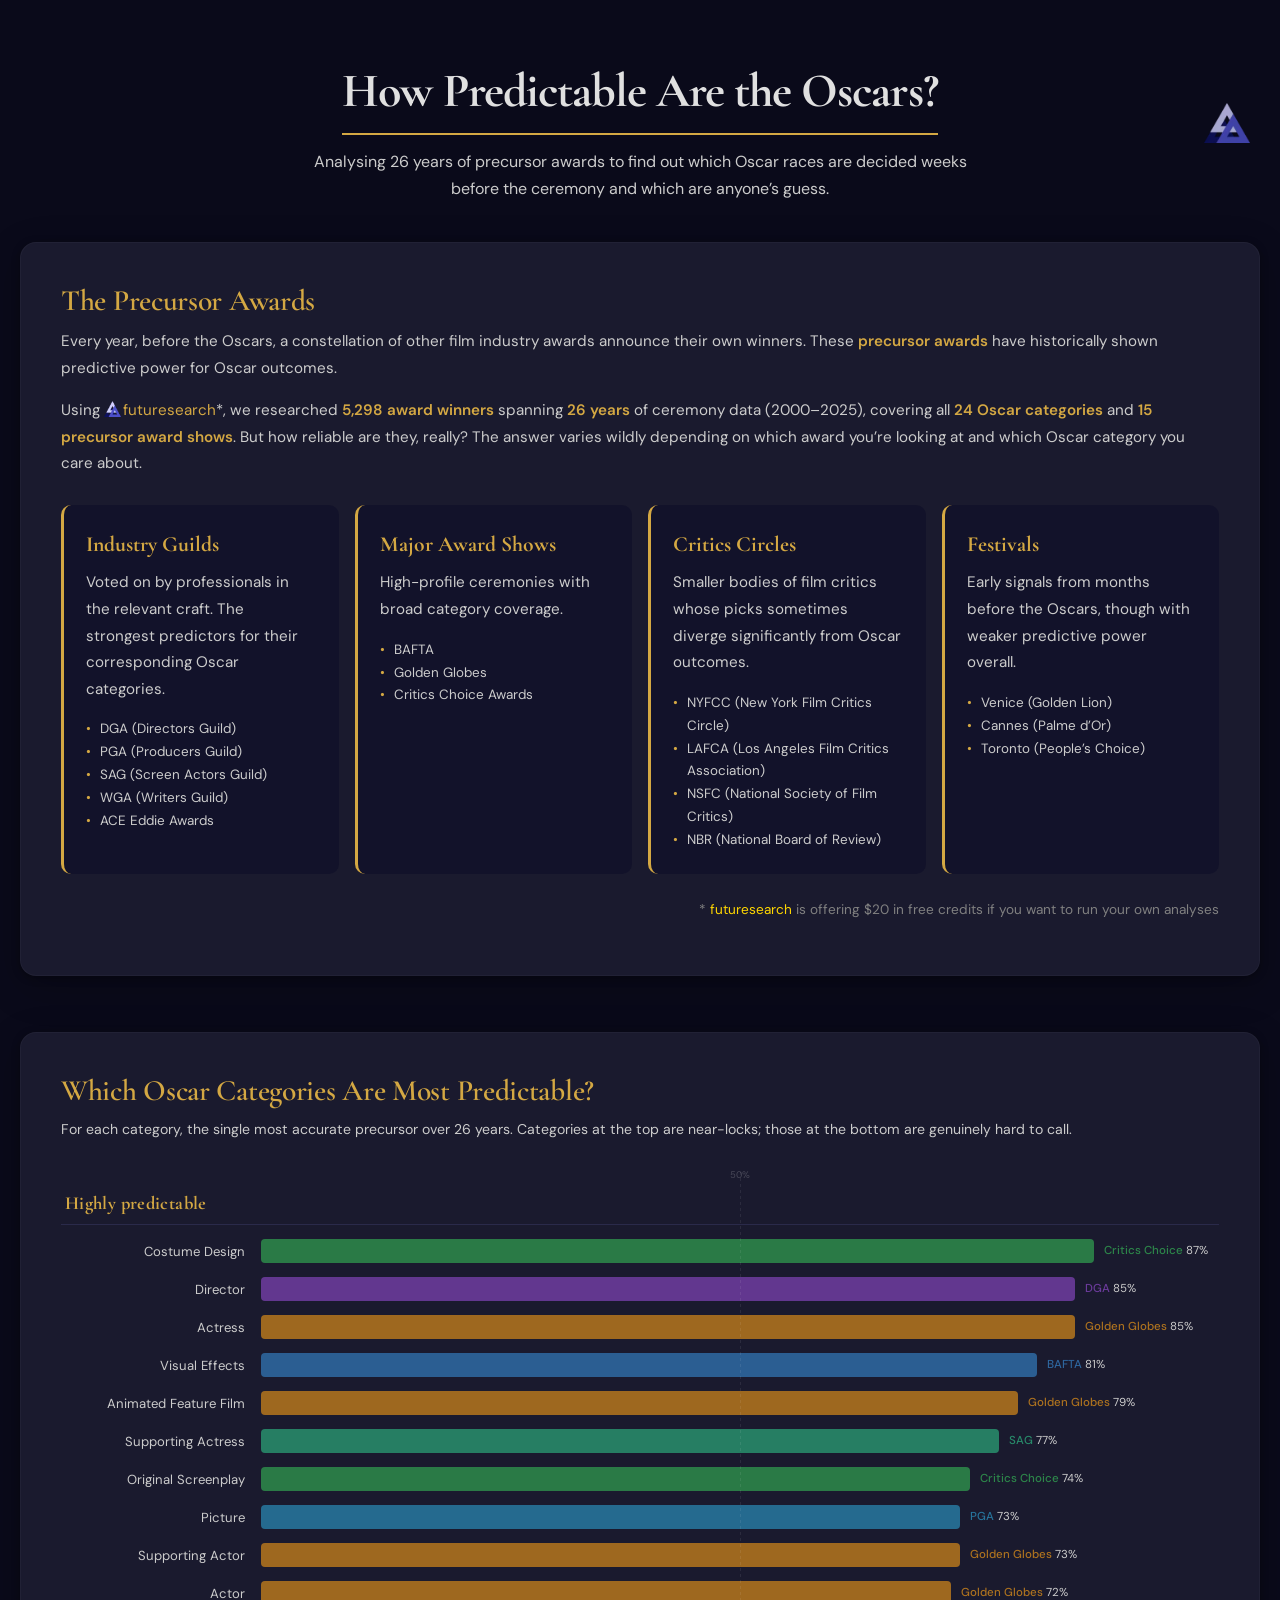
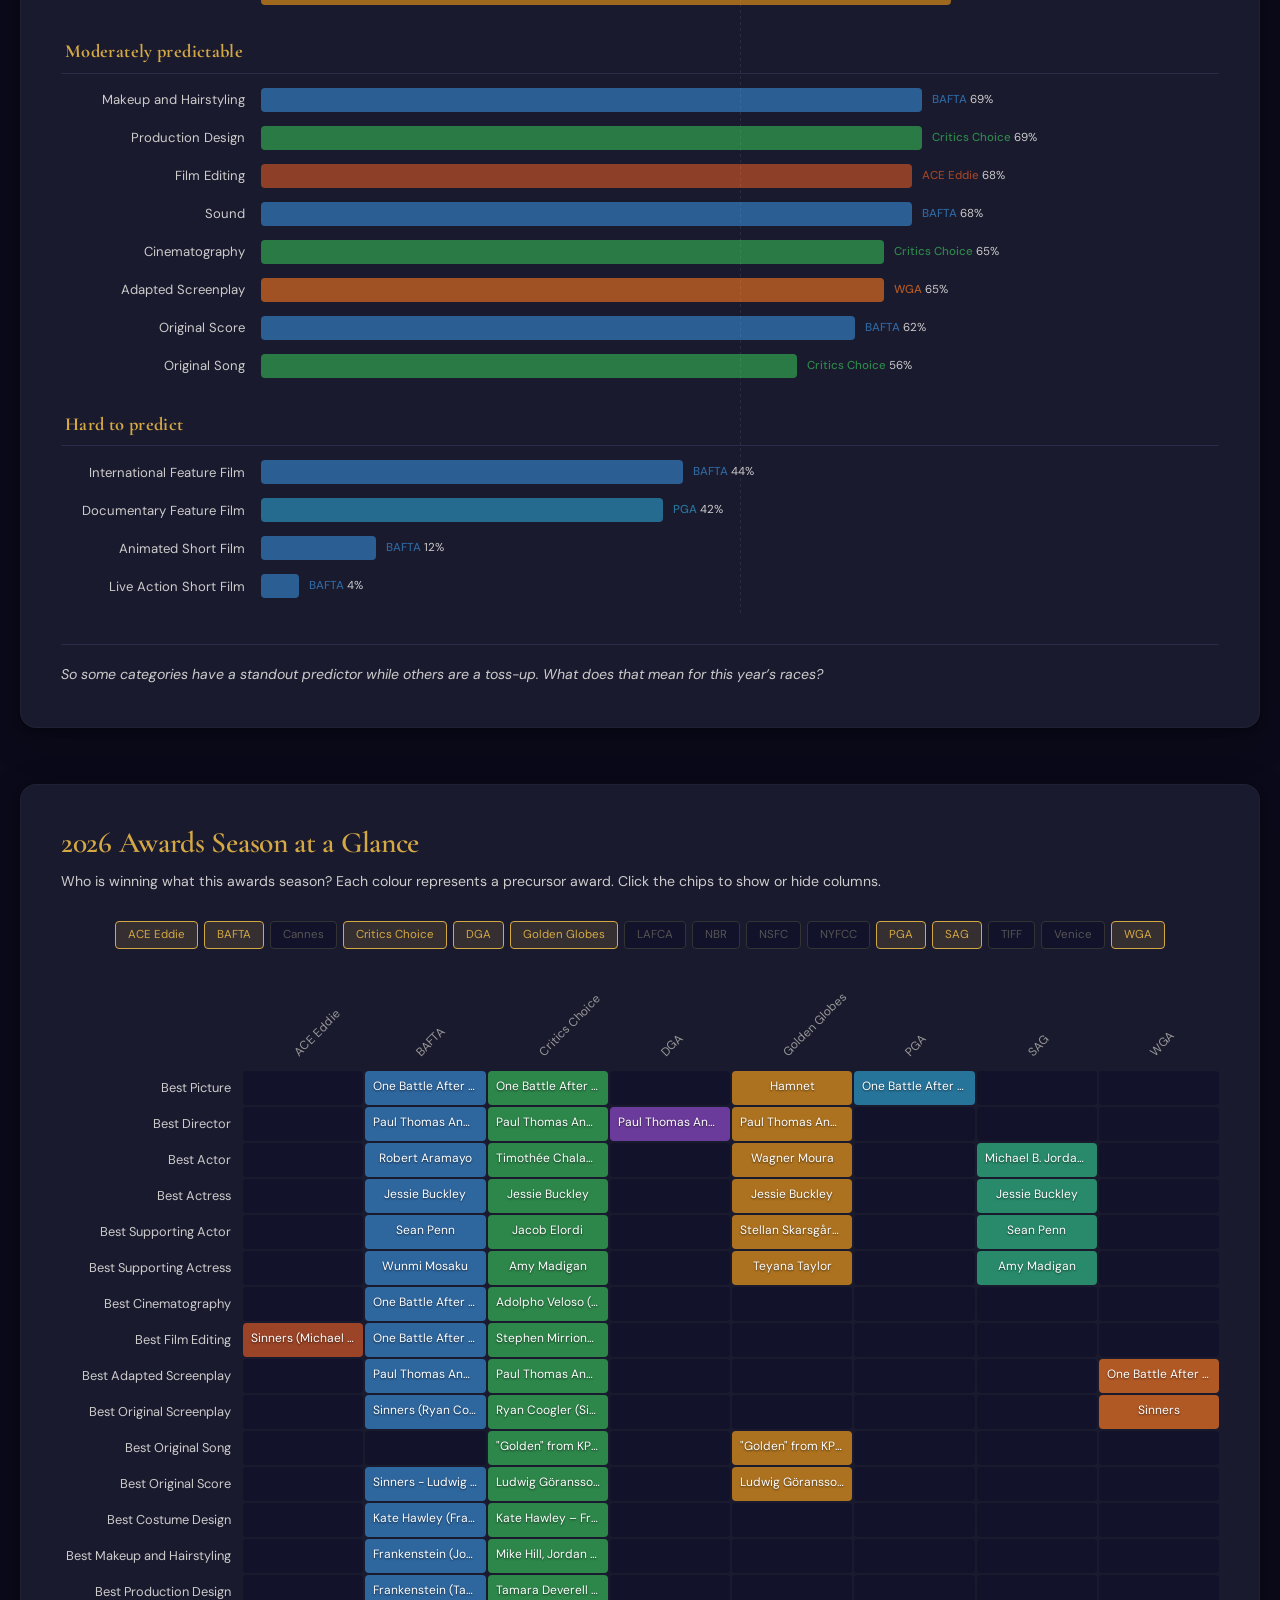
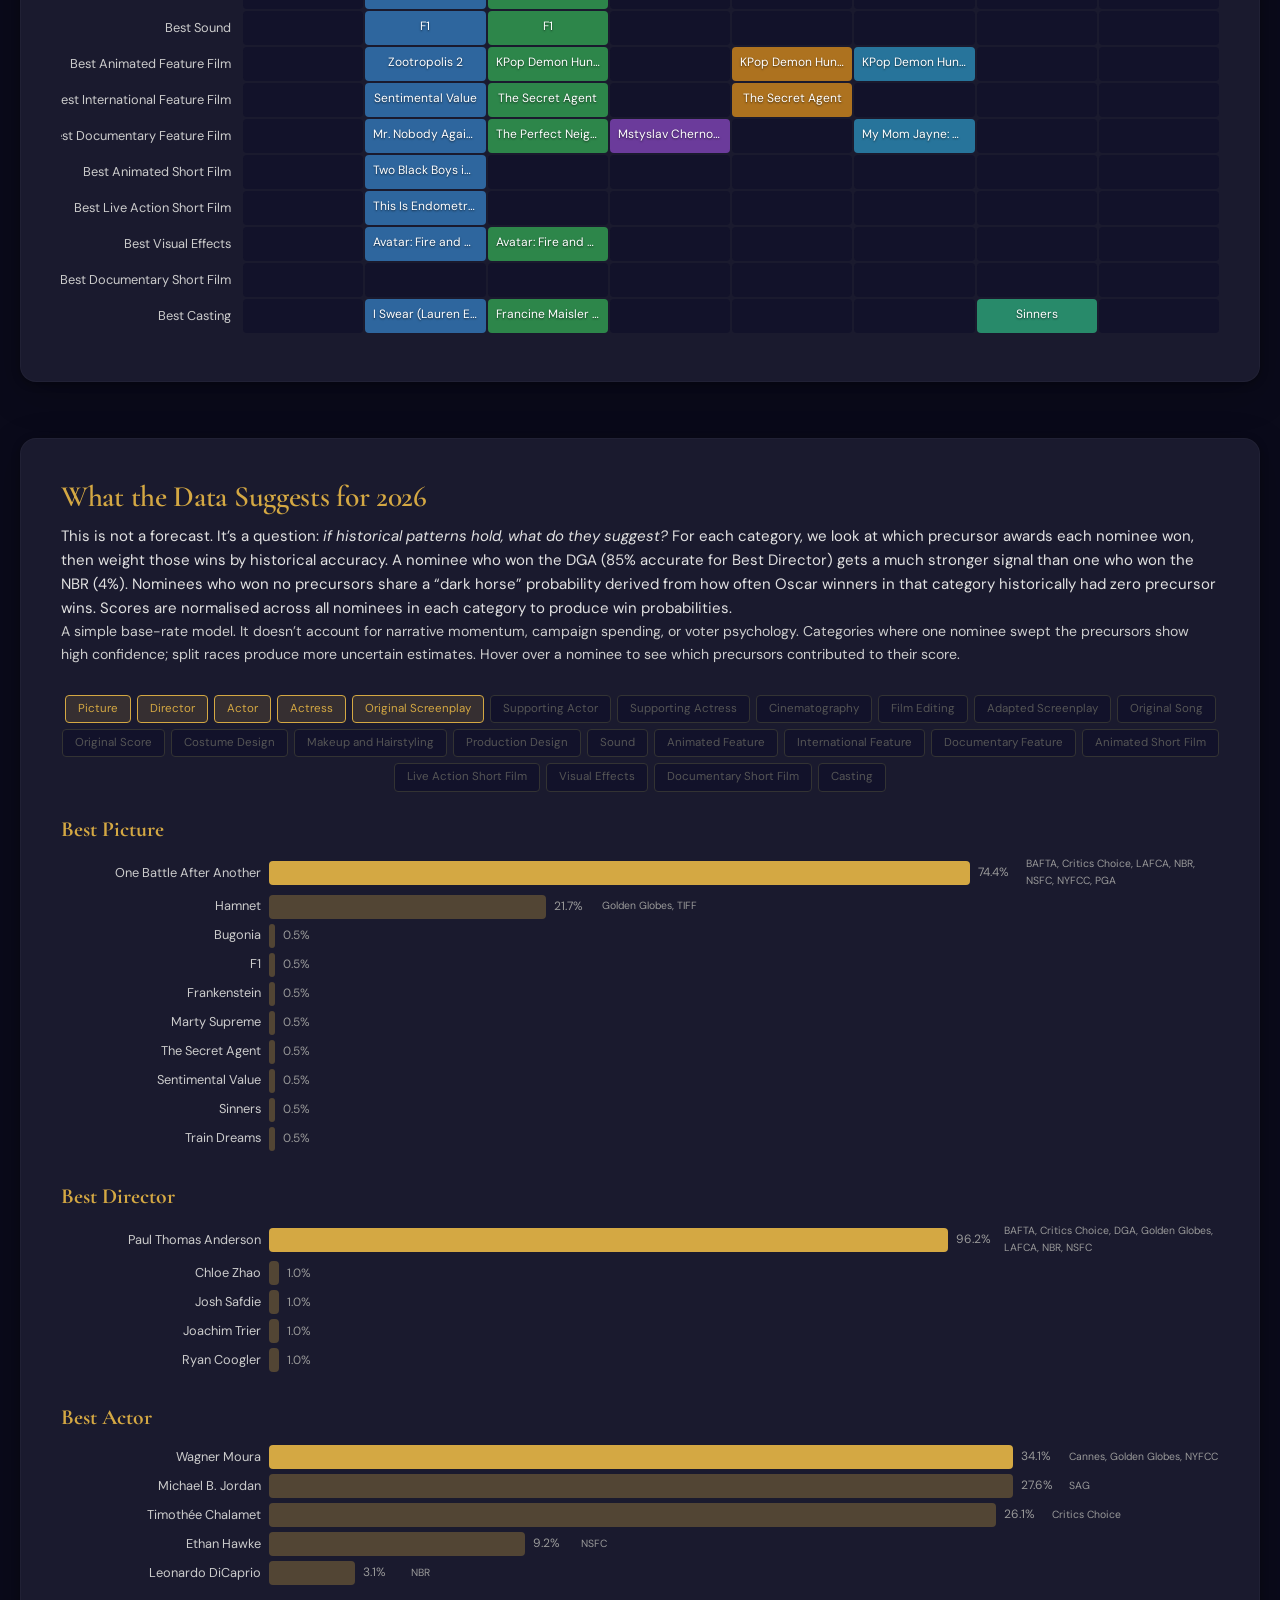
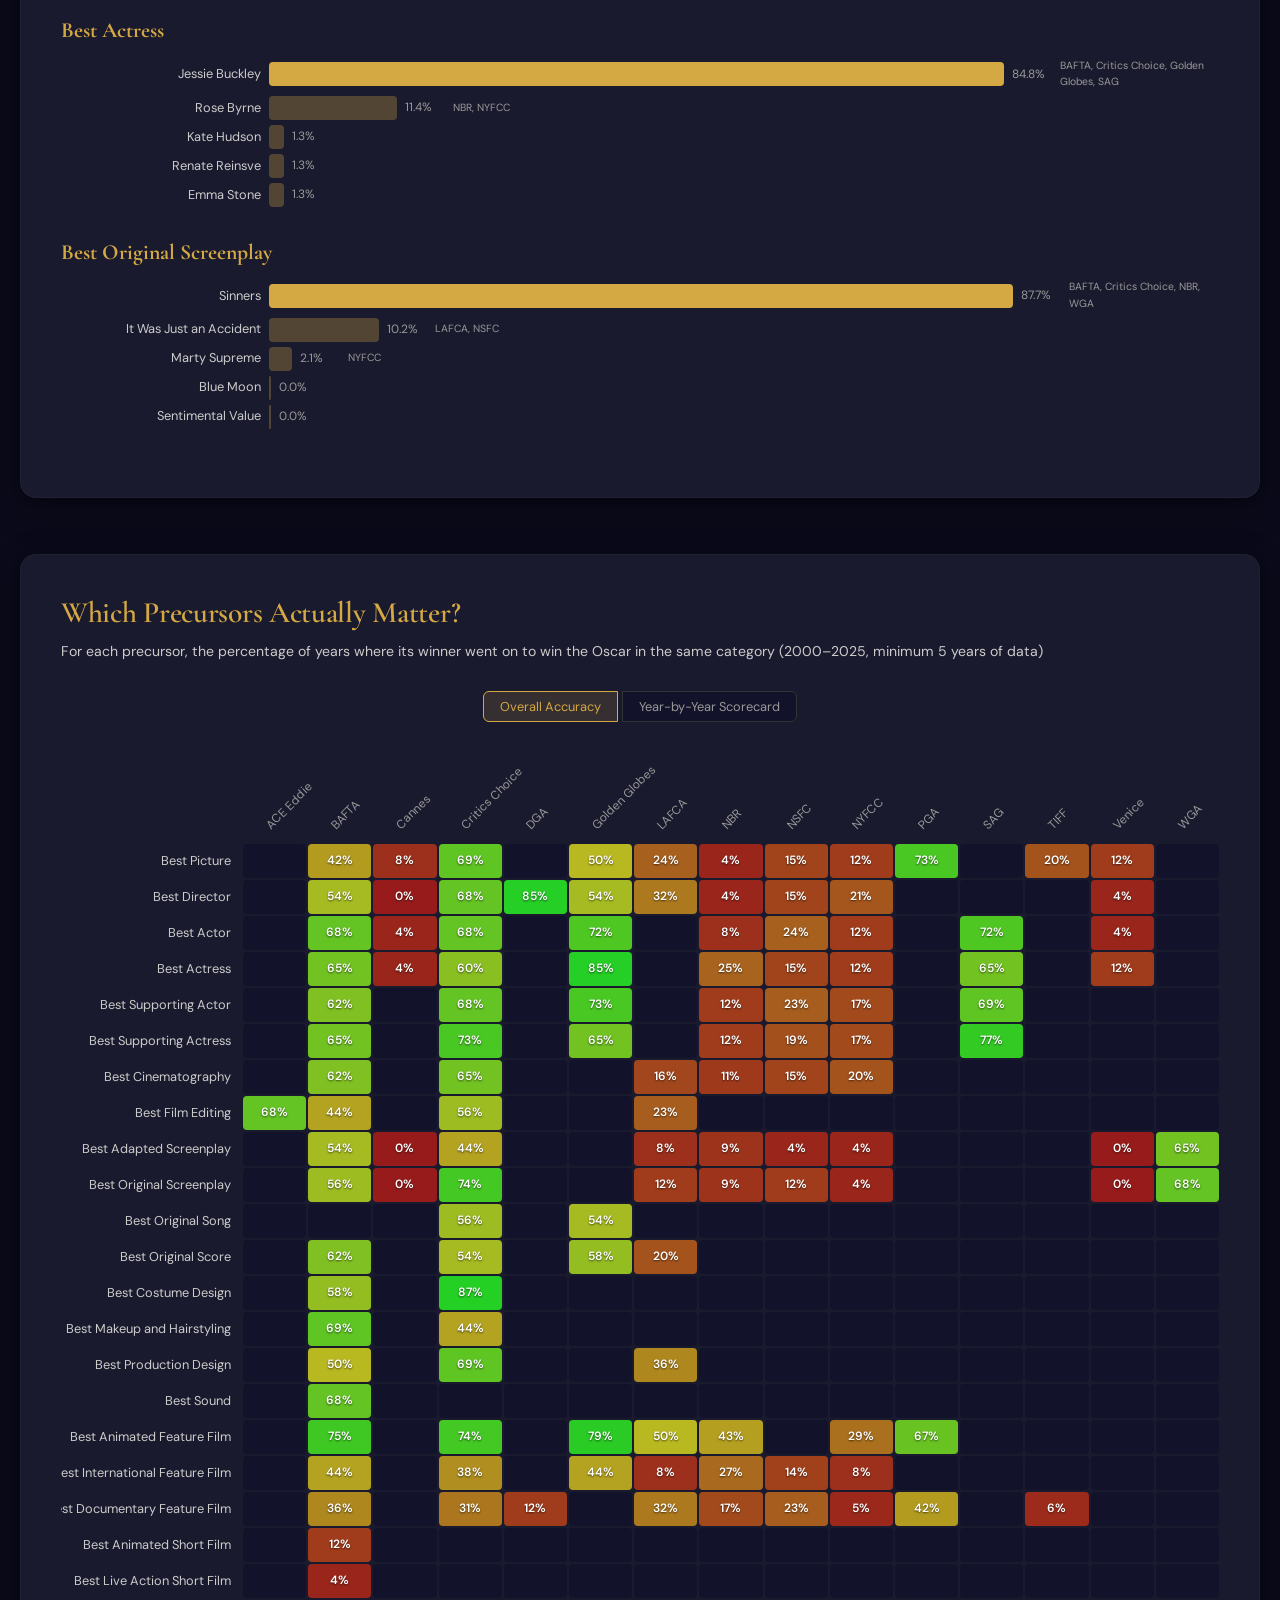
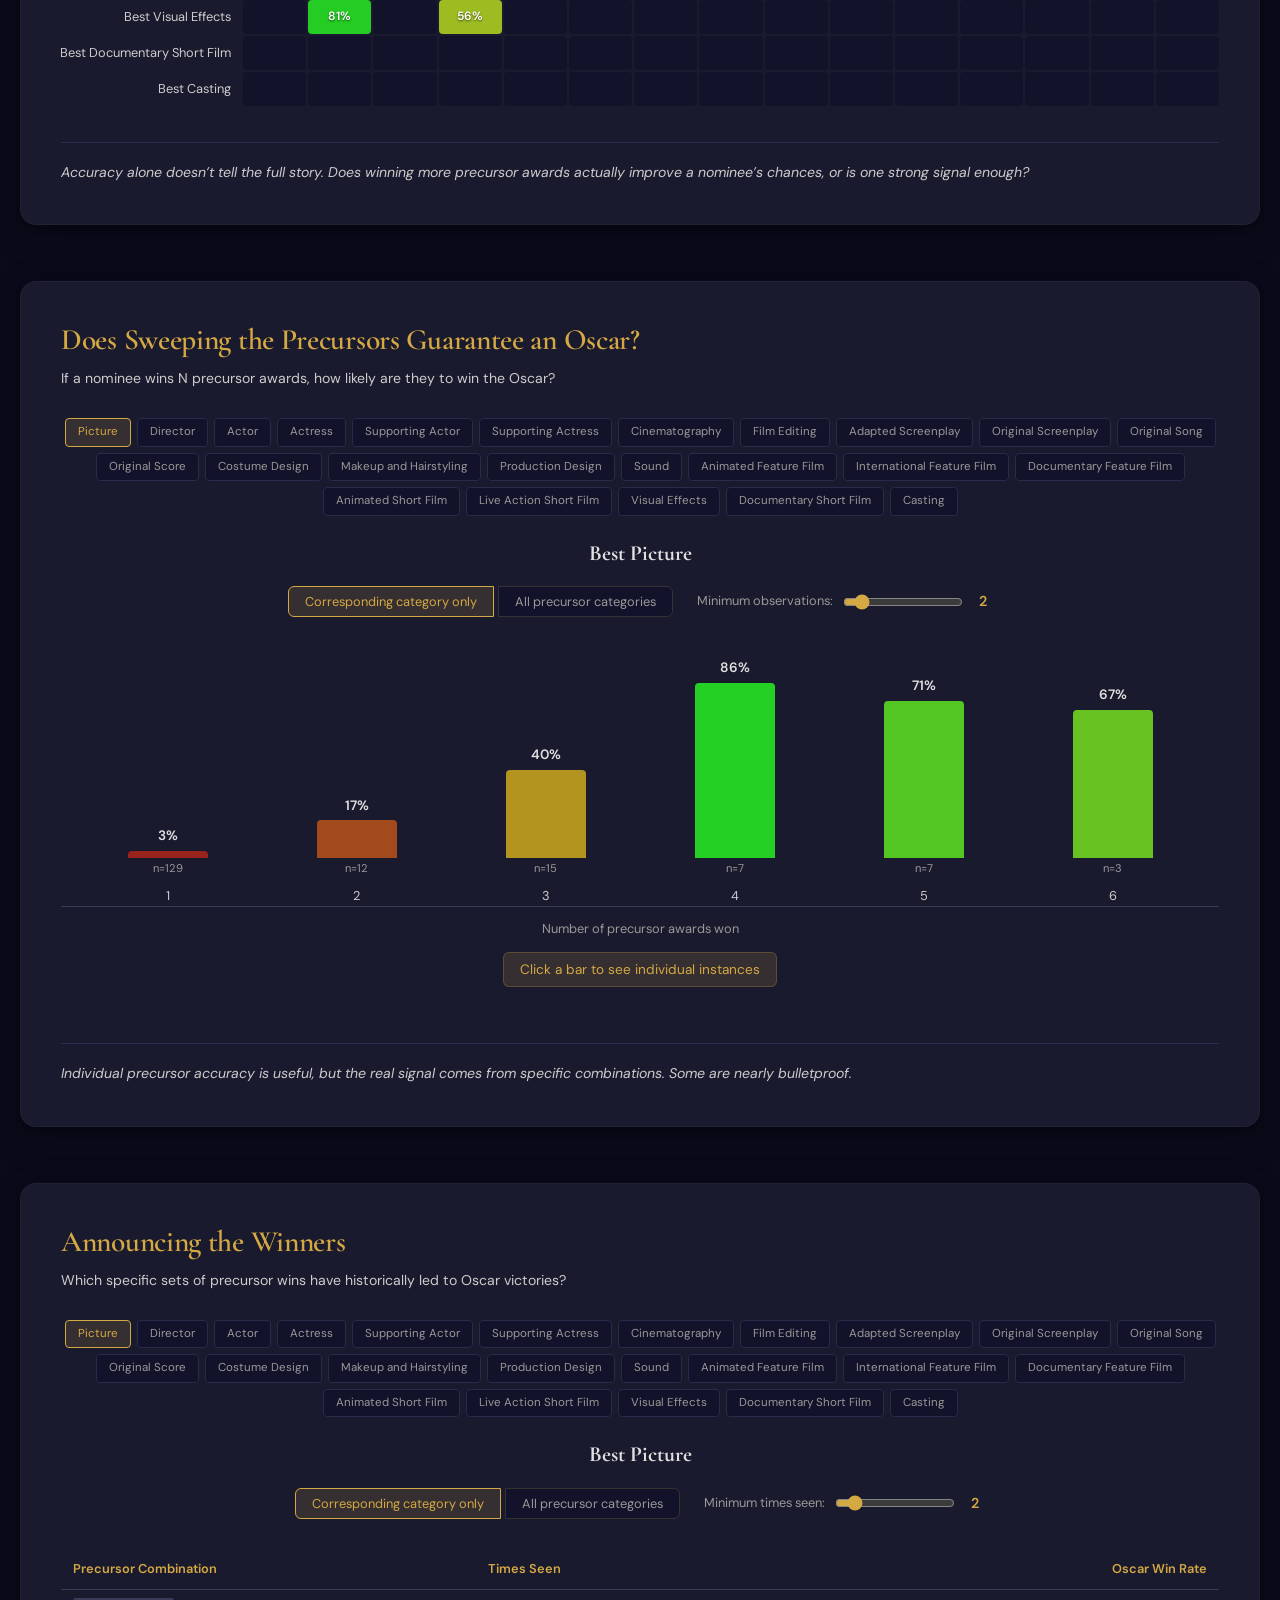
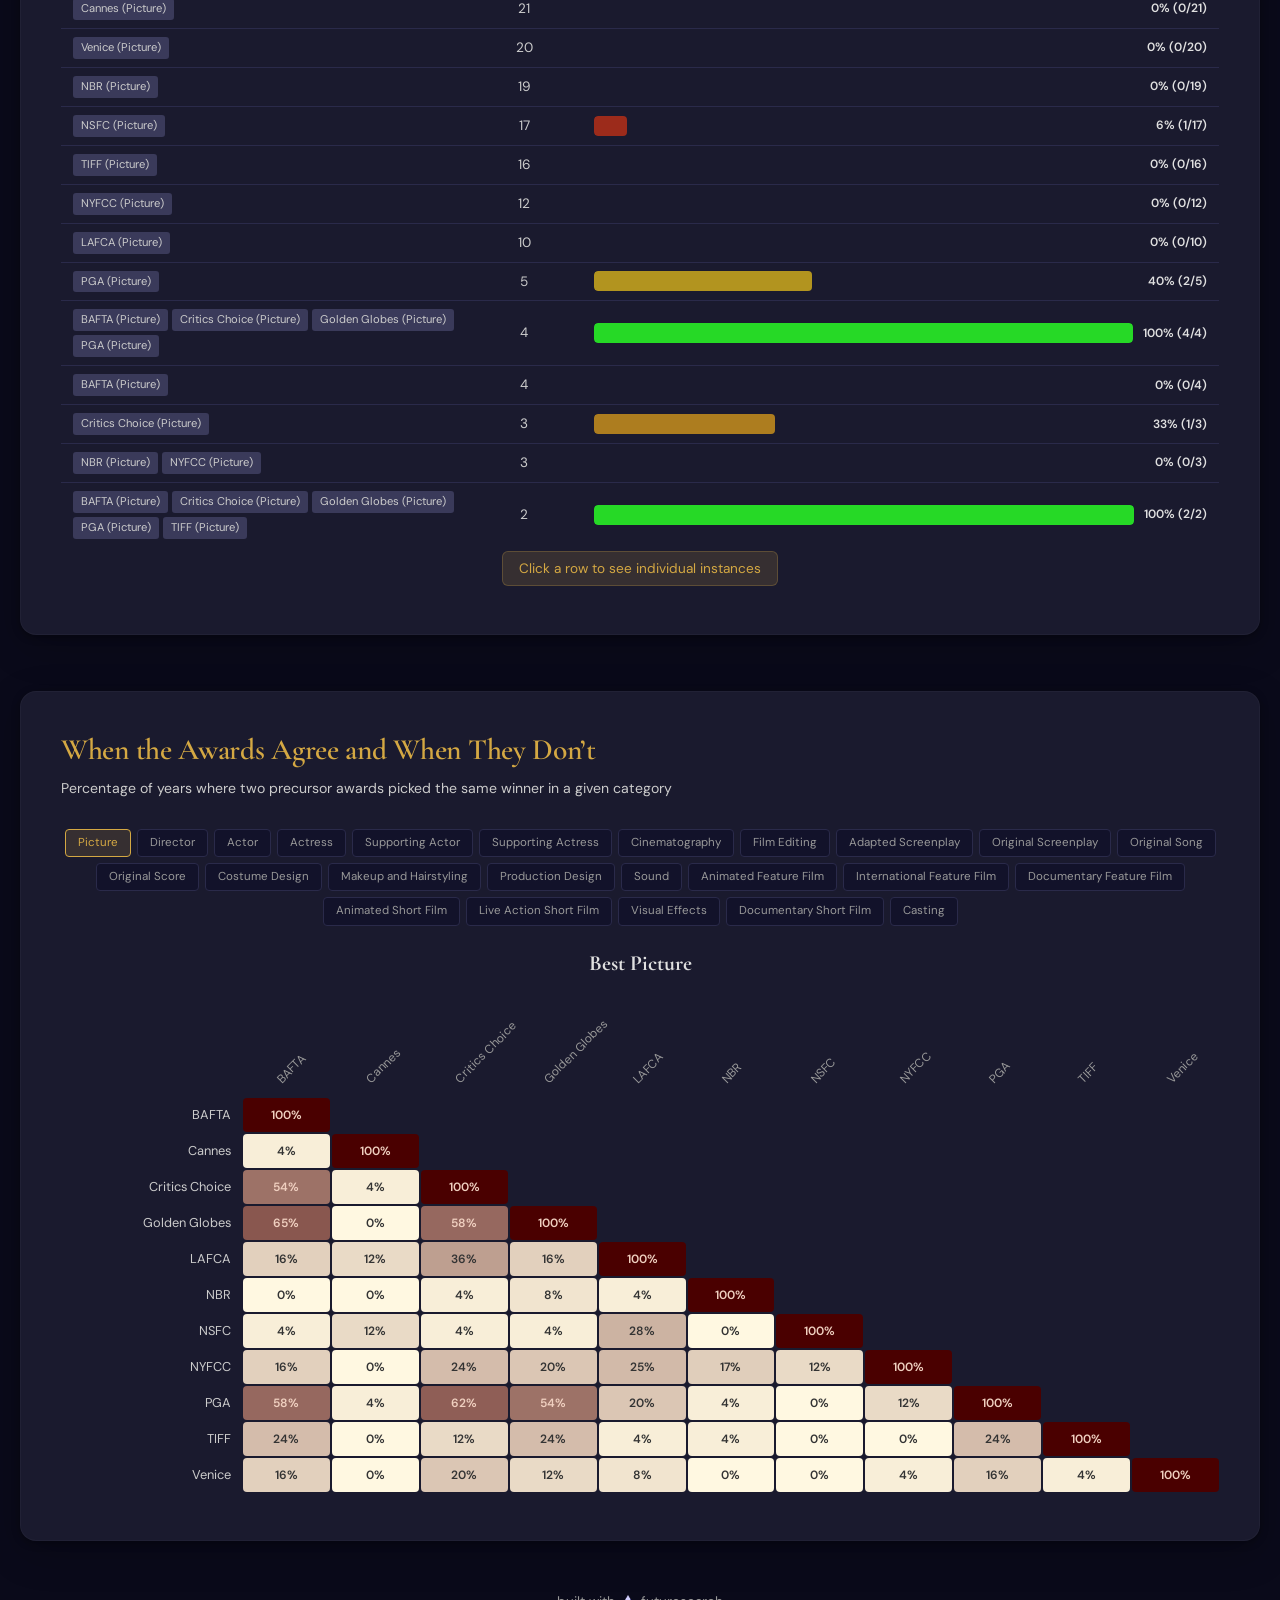
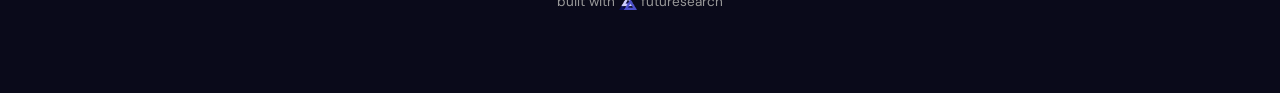
==== commit abf2b234: "futuresearch styling" ====
--- a/docs/index.html
+++ b/docs/index.html
@@ -11,8 +11,13 @@
 </head>
 <body>
   <header>
-    <h1>How Predictable Are the Oscars?</h1>
-    <p class="header-subtitle">Analysing 26 years of precursor awards to find out which Oscar races are decided weeks before the ceremony and which are anyone&rsquo;s guess.</p>
+    <div class="header-inner">
+      <a href="https://futuresearch.ai" target="_blank" rel="noopener" class="header-logo-link">
+        <img src="futuresearch-logo.webp" alt="Futuresearch" class="header-logo">
+      </a>
+      <h1>How Predictable Are the Oscars?</h1>
+      <p class="header-subtitle">Analysing 26 years of precursor awards to find out which Oscar races are decided weeks before the ceremony and which are anyone&rsquo;s guess.</p>
+    </div>
   </header>
 
   <main>
@@ -21,7 +26,7 @@
       <h2>The Precursor Awards</h2>
       <p>Every year, before the Oscars, a constellation of other film industry awards announce their own winners. These <strong>precursor awards</strong> have historically shown predictive power for Oscar outcomes.</p>
 
-      <p>Using <a href="https://futuresearch.ai" target="_blank" rel="noopener" class="futuresearch-link"><img src="futuresearch-logo.webp" alt="Futuresearch" class="inline-logo">futuresearch</a>, we researched <strong>5,298 award winners</strong> spanning <strong>26 years</strong> of ceremony data (2000&ndash;2025), covering all <strong>24 Oscar categories</strong> and <strong>15 precursor award shows</strong>. But how reliable are they, really? The answer varies wildly depending on which award you&rsquo;re looking at and which Oscar category you care about.</p>
+      <p>Using <a href="https://futuresearch.ai" target="_blank" rel="noopener" class="futuresearch-link"><img src="futuresearch-logo.webp" alt="Futuresearch" class="inline-logo">futuresearch</a>*, we researched <strong>5,298 award winners</strong> spanning <strong>26 years</strong> of ceremony data (2000&ndash;2025), covering all <strong>24 Oscar categories</strong> and <strong>15 precursor award shows</strong>. But how reliable are they, really? The answer varies wildly depending on which award you&rsquo;re looking at and which Oscar category you care about.</p>
 
       <div class="intro-grid">
         <div class="intro-group">
@@ -64,6 +69,7 @@
           </ul>
         </div>
       </div>
+      <p class="footnote">* <a href="https://futuresearch.ai" target="_blank" rel="noopener" class="futuresearch-link">futuresearch</a> is offering $20 in free credits if you want to run your own analyses</p>
     </section>
 
     <!-- 2. Predictability overview (bar chart) -->
@@ -166,6 +172,12 @@
     </section>
   </main>
 
+  <footer>
+    <a href="https://futuresearch.ai" target="_blank" rel="noopener" class="footer-link">
+      built with <img src="futuresearch-logo.webp" alt="Futuresearch" class="footer-logo"> futuresearch
+    </a>
+  </footer>
+
   <div id="tooltip" class="tooltip"></div>
 
   <script src="app.js"></script>
--- a/docs/style.css
+++ b/docs/style.css
@@ -35,9 +35,35 @@
 
 /* === Header === */
 header {
+  padding: 64px 0 40px;
+}
+
+.header-inner {
+  max-width: 1400px;
+  margin: 0 auto;
   text-align: center;
-  padding: 64px 0 40px;
   position: relative;
+}
+
+.header-logo-link {
+  position: absolute;
+  top: 50%;
+  right: 0;
+  transform: translateY(-75%);
+  display: flex;
+  align-items: center;
+}
+
+.header-logo {
+  height: 40px;
+  width: auto;
+  opacity: 0.8;
+  transition: opacity 0.2s ease;
+  padding-right: 10px;
+}
+
+.header-logo-link:hover .header-logo {
+  opacity: 1;
 }
 
 header h1 {
@@ -459,6 +485,20 @@
   color: var(--text-muted);
 }
 
+/* === Footnote === */
+#intro-section p.footnote {
+  text-align: right;
+  font-size: 0.85rem;
+  color: gray;
+  margin-top: 26px;
+  line-height: 1.4;
+}
+
+#intro-section p.footnote a {
+  color: gold;
+}
+
+
 /* === Category Selector (single-select chips) === */
 .cat-selector {
   display: flex;
@@ -1132,6 +1172,32 @@
   to { opacity: 1; }
 }
 
+/* === Footer === */
+footer {
+  text-align: center;
+  padding: 48px 0 0;
+}
+
+.footer-link {
+  color: var(--text-muted);
+  text-decoration: none;
+  font-size: 0.85rem;
+  display: inline-flex;
+  align-items: center;
+  gap: 4px;
+  transition: color 0.2s ease;
+}
+
+.footer-link:hover {
+  color: var(--gold);
+}
+
+.footer-logo {
+  height: 1.1em;
+  width: auto;
+  vertical-align: -0.1em;
+}
+
 /* === Responsive === */
 @media (max-width: 768px) {
   header h1 {
